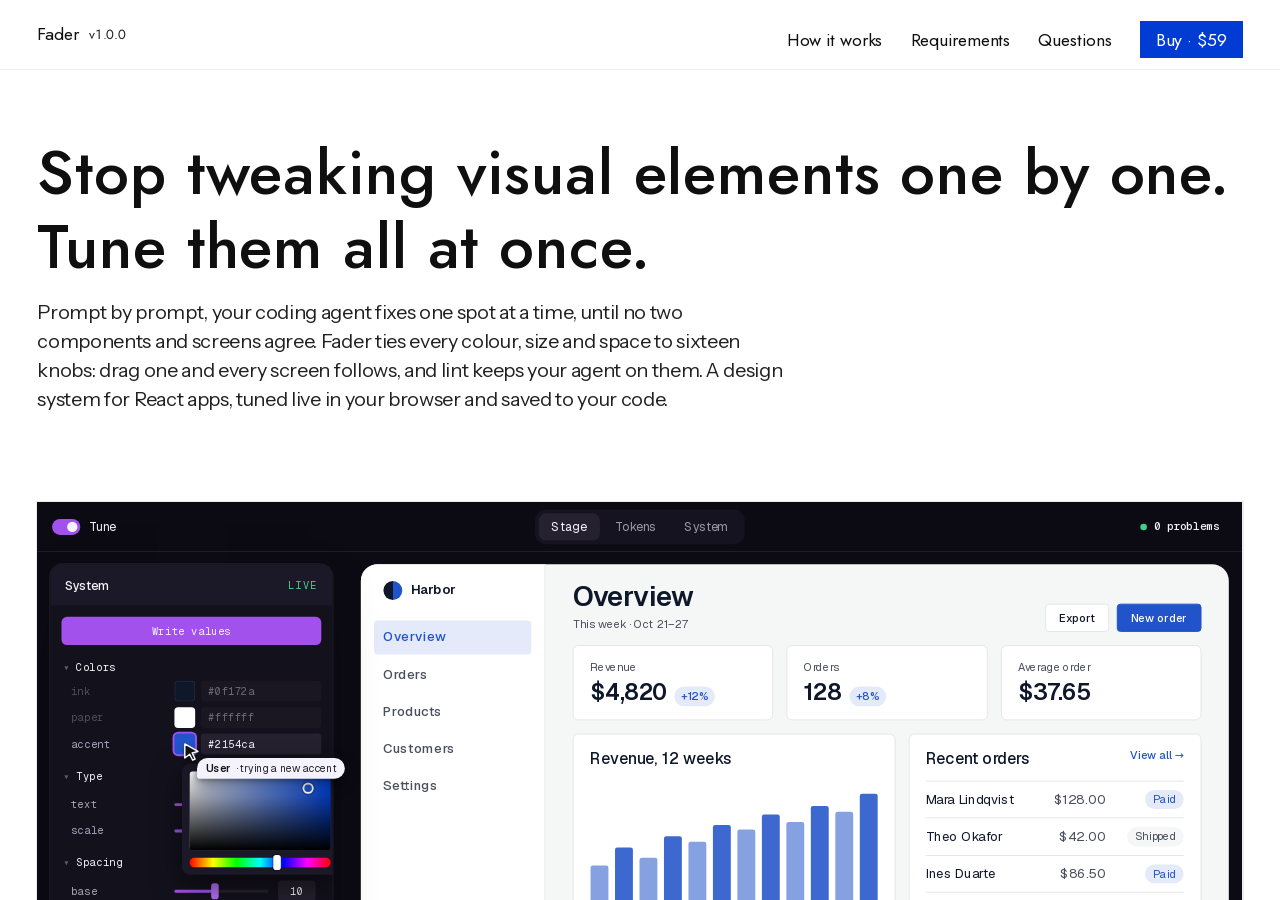
==== index.html @ b50e21bc "Site from f94ce3d" ====
<!doctype html><html lang="en"><head><!-- Built by tools/build_site.py from wireframe/index.html. Edit that, not this file. --><meta charset=utf8><meta name=viewport content="width=device-width,initial-scale=1,viewport-fit=cover"><title>Fader · a design system you tune by hand</title><meta name="description" content="Stop tweaking screens one by one. Fader ties every colour, size and space in your React app to sixteen knobs your coding agent keeps to."><link rel="canonical" href="https://fader.tommydelarosbil.com/"><meta property="og:type" content="website"><meta property="og:url" content="https://fader.tommydelarosbil.com/"><meta property="og:title" content="Fader · a design system you tune by hand"><meta property="og:description" content="Stop tweaking screens one by one. Fader ties every colour, size and space in your React app to sixteen knobs your coding agent keeps to."><meta property="og:image" content="https://fader.tommydelarosbil.com/img/share.png"><meta property="og:image:width" content="1200"><meta property="og:image:height" content="630"><meta name="twitter:card" content="summary_large_image"><script type="application/ld+json">{"@context": "https://schema.org", "@type": "SoftwareApplication", "name": "Fader", "url": "https://fader.tommydelarosbil.com/", "description": "Stop tweaking screens one by one. Fader ties every colour, size and space in your React app to sixteen knobs your coding agent keeps to.", "applicationCategory": "DeveloperApplication", "operatingSystem": "macOS", "softwareVersion": "1.0.0", "image": "https://fader.tommydelarosbil.com/img/share.png", "offers": {"@type": "Offer", "price": "59", "priceCurrency": "USD", "url": "https://fader.tommydelarosbil.com/#price"}, "publisher": {"@type": "Organization", "name": "April Eighteen", "legalName": "Nastya Tommy Inc."}}</script><base href="/"><link rel=icon type="image/png" href="img/favicon.png"><link rel="apple-touch-icon" href="img/apple-touch-icon.png"><link rel="stylesheet" href="demo/step-window.css"><link rel="stylesheet" href="demo/scenes.css"><script src="demo/step-window.js"></script><script src="demo/scenes.js"></script><link rel=apple-touch-icon href="img/apple-touch-icon.png"><style>:root{color-scheme:light;box-sizing:border-box;padding-top:env(safe-area-inset-top,0px);padding-bottom:env(safe-area-inset-bottom,0px)}html{scroll-padding-top:env(safe-area-inset-top,0px)}body{margin:0;padding:0;font:14px -apple-system,BlinkMacSystemFont,sans-serif;background:#fff;color:#000}img{max-width:100%}[hidden]:not([hidden=until-found i]){display:none!important}.micro{margin:4px 0 0;font-size:13px;line-height:1.4;color:var(--mute);max-width:62ch;flex-basis:100%}

.cap h3{margin:0;font-size:19px;font-weight:500;line-height:1.22;letter-spacing:-.01em;text-wrap:balance}
.cap .tx{font-size:15px;line-height:1.5}
.cap .tx p{margin:0 0 .65em}.cap .tx p:last-child{margin-bottom:0}
.cap.play .tx{display:grid;gap:4px;justify-items:start}.cap.play b{font-weight:500}.cap.play .mute{color:var(--mute)}
.cap .tx ul{margin:0 0 .65em;padding-left:18px}.cap .tx li{margin-bottom:.3em}
.beats.long{gap:56px}
.beat.lg,.beat.txt{grid-template-columns:minmax(0,1fr)!important;align-items:start}
.beat.lg .cap,.beat.txt .cap{max-width:64ch;order:0!important}
.beat.lg .tx{font-size:16px}
.beat.txt .cap{border-left:2px solid var(--ink);padding-left:16px}
</style></head><body>
<!-- First paint (2026-10-19): the site's own faces are served with it and declared here, nothing blocks rendering;
     the two faces above the fold and the NexGen phone's engine and poster start loading with the page. -->
<link rel="preload" href="fonts/gf-jost-normal-100-900-latin.woff2" as="font" type="font/woff2" crossorigin>
<link rel="preload" href="fonts/gf-instrument-sans-normal-400-700-latin.woff2" as="font" type="font/woff2" crossorigin>
<style id="site-fonts">
/* site fonts, self-hosted (2026-10-19): latin + latin-ext from Google Fonts, served with the site */
/* latin-ext */ @font-face {
  font-family: 'Geist';
  font-style: normal;
  font-weight: 100 900;
  font-display: swap;
  src: url(fonts/gf-geist-normal-100-900-latin-ext.woff2) format('woff2');
  unicode-range: U+0100-02BA, U+02BD-02C5, U+02C7-02CC, U+02CE-02D7, U+02DD-02FF, U+0304, U+0308, U+0329, U+1D00-1DBF, U+1E00-1E9F, U+1EF2-1EFF, U+2020, U+20A0-20AB, U+20AD-20C4, U+2113, U+2C60-2C7F, U+A720-A7FF;
}
/* latin */ @font-face {
  font-family: 'Geist';
  font-style: normal;
  font-weight: 100 900;
  font-display: swap;
  src: url(fonts/gf-geist-normal-100-900-latin.woff2) format('woff2');
  unicode-range: U+0000-00FF, U+0131, U+0152-0153, U+02BB-02BC, U+02C6, U+02DA, U+02DC, U+0304, U+0308, U+0329, U+2000-206F, U+20AC, U+2122, U+2191, U+2193, U+2212, U+2215, U+FEFF, U+FFFD;
}
/* latin-ext */ @font-face {
  font-family: 'Instrument Sans';
  font-style: italic;
  font-weight: 400 700;
  font-stretch: 100%;
  font-display: swap;
  src: url(fonts/gf-instrument-sans-italic-400-700-latin-ext.woff2) format('woff2');
  unicode-range: U+0100-02BA, U+02BD-02C5, U+02C7-02CC, U+02CE-02D7, U+02DD-02FF, U+0304, U+0308, U+0329, U+1D00-1DBF, U+1E00-1E9F, U+1EF2-1EFF, U+2020, U+20A0-20AB, U+20AD-20C4, U+2113, U+2C60-2C7F, U+A720-A7FF;
}
/* latin */ @font-face {
  font-family: 'Instrument Sans';
  font-style: italic;
  font-weight: 400 700;
  font-stretch: 100%;
  font-display: swap;
  src: url(fonts/gf-instrument-sans-italic-400-700-latin.woff2) format('woff2');
  unicode-range: U+0000-00FF, U+0131, U+0152-0153, U+02BB-02BC, U+02C6, U+02DA, U+02DC, U+0304, U+0308, U+0329, U+2000-206F, U+20AC, U+2122, U+2191, U+2193, U+2212, U+2215, U+FEFF, U+FFFD;
}
/* latin-ext */ @font-face {
  font-family: 'Instrument Sans';
  font-style: normal;
  font-weight: 400 700;
  font-stretch: 100%;
  font-display: swap;
  src: url(fonts/gf-instrument-sans-normal-400-700-latin-ext.woff2) format('woff2');
  unicode-range: U+0100-02BA, U+02BD-02C5, U+02C7-02CC, U+02CE-02D7, U+02DD-02FF, U+0304, U+0308, U+0329, U+1D00-1DBF, U+1E00-1E9F, U+1EF2-1EFF, U+2020, U+20A0-20AB, U+20AD-20C4, U+2113, U+2C60-2C7F, U+A720-A7FF;
}
/* latin */ @font-face {
  font-family: 'Instrument Sans';
  font-style: normal;
  font-weight: 400 700;
  font-stretch: 100%;
  font-display: swap;
  src: url(fonts/gf-instrument-sans-normal-400-700-latin.woff2) format('woff2');
  unicode-range: U+0000-00FF, U+0131, U+0152-0153, U+02BB-02BC, U+02C6, U+02DA, U+02DC, U+0304, U+0308, U+0329, U+2000-206F, U+20AC, U+2122, U+2191, U+2193, U+2212, U+2215, U+FEFF, U+FFFD;
}
/* latin-ext */ @font-face {
  font-family: 'Jost';
  font-style: italic;
  font-weight: 100 900;
  font-display: swap;
  src: url(fonts/gf-jost-italic-100-900-latin-ext.woff2) format('woff2');
  unicode-range: U+0100-02BA, U+02BD-02C5, U+02C7-02CC, U+02CE-02D7, U+02DD-02FF, U+0304, U+0308, U+0329, U+1D00-1DBF, U+1E00-1E9F, U+1EF2-1EFF, U+2020, U+20A0-20AB, U+20AD-20C4, U+2113, U+2C60-2C7F, U+A720-A7FF;
}
/* latin */ @font-face {
  font-family: 'Jost';
  font-style: italic;
  font-weight: 100 900;
  font-display: swap;
  src: url(fonts/gf-jost-italic-100-900-latin.woff2) format('woff2');
  unicode-range: U+0000-00FF, U+0131, U+0152-0153, U+02BB-02BC, U+02C6, U+02DA, U+02DC, U+0304, U+0308, U+0329, U+2000-206F, U+20AC, U+2122, U+2191, U+2193, U+2212, U+2215, U+FEFF, U+FFFD;
}
/* latin-ext */ @font-face {
  font-family: 'Jost';
  font-style: normal;
  font-weight: 100 900;
  font-display: swap;
  src: url(fonts/gf-jost-normal-100-900-latin-ext.woff2) format('woff2');
  unicode-range: U+0100-02BA, U+02BD-02C5, U+02C7-02CC, U+02CE-02D7, U+02DD-02FF, U+0304, U+0308, U+0329, U+1D00-1DBF, U+1E00-1E9F, U+1EF2-1EFF, U+2020, U+20A0-20AB, U+20AD-20C4, U+2113, U+2C60-2C7F, U+A720-A7FF;
}
/* latin */ @font-face {
  font-family: 'Jost';
  font-style: normal;
  font-weight: 100 900;
  font-display: swap;
  src: url(fonts/gf-jost-normal-100-900-latin.woff2) format('woff2');
  unicode-range: U+0000-00FF, U+0131, U+0152-0153, U+02BB-02BC, U+02C6, U+02DA, U+02DC, U+0304, U+0308, U+0329, U+2000-206F, U+20AC, U+2122, U+2191, U+2193, U+2212, U+2215, U+FEFF, U+FFFD;
}
</style>
<style>
/* Layout: a tool bar over a "device frame" that scrolls on its own, so craft coverage can be measured per screen. Greyscale wireframe, blueprint-blue notes. */
:root{
  --paper:#F1F1EE; --chrome:#E4E4E0; --ink:#18191B; --mute:#686B70; --line:#C6C7C4;
  --fill:#DADBD7; --hatch:#C9CAC6; --note:#2448E8; --note-ink:#FFFFFF; --ok:#17804A; --warn:#A8660A; --shade:rgba(10,10,12,.55);
  --sans:"Instrument Sans", ui-sans-serif, system-ui, -apple-system, "Segoe UI", sans-serif;
  --mono:"IBM Plex Mono", ui-monospace, SFMono-Regular, Menlo, monospace;
  --gut:16px;
}
@media (prefers-color-scheme: dark){ :root:not([data-theme="light"]){
  --paper:#161718; --chrome:#0E0F10; --ink:#ECECE8; --mute:#9A9DA2; --line:#3A3C3F;
  --fill:#26282A; --hatch:#323437; --note:#7D95FF; --note-ink:#0B0C10; --ok:#4CC383; --warn:#E1A43F; --shade:rgba(0,0,0,.7); color-scheme:dark }}
:root[data-theme="dark"]{
  --paper:#161718; --chrome:#0E0F10; --ink:#ECECE8; --mute:#9A9DA2; --line:#3A3C3F;
  --fill:#26282A; --hatch:#323437; --note:#7D95FF; --note-ink:#0B0C10; --ok:#4CC383; --warn:#E1A43F; --shade:rgba(0,0,0,.7); color-scheme:dark }
html,body{height:100%}
body{background:var(--chrome);color:var(--ink);font-family:var(--sans);font-size:15px;line-height:1.45;display:flex;flex-direction:column;overflow:hidden}
button{font:inherit;color:inherit}
:focus-visible{outline:2px solid var(--note);outline-offset:2px}

/* ---------- tool bar (not part of the site) ---------- */
.bar{display:flex;flex-wrap:wrap;align-items:center;gap:8px 14px;padding:8px var(--gut);font-family:var(--mono);font-size:12px;border-bottom:1px solid var(--line)}
.bar .id{font-weight:500;margin-right:auto;white-space:nowrap}
.bar .id span{color:var(--mute);font-weight:400}
.seg{display:inline-flex;border:1px solid var(--line);border-radius:6px;overflow:hidden}
.seg button{background:none;border:0;padding:5px 10px;cursor:pointer;color:var(--mute)}
.seg button[aria-pressed="true"]{background:var(--ink);color:var(--paper)}
.meter{display:inline-flex;align-items:center;gap:8px;white-space:nowrap}
.meter .track{width:90px;height:6px;border-radius:3px;background:var(--fill);position:relative;overflow:hidden}
.meter .band{position:absolute;left:65%;width:15%;top:0;bottom:0;background:var(--hatch)}
.meter .fillb{position:absolute;left:0;top:0;bottom:0;background:var(--warn);transition:width .2s}
.meter.good .fillb{background:var(--ok)}
.meter b{font-weight:500;min-width:3.2em;font-variant-numeric:tabular-nums}
.meter.good b{color:var(--ok)} .meter b{color:var(--warn)}

/* ---------- stage + device frame ---------- */
.stage{flex:1;min-height:0;display:flex;justify-content:center;align-items:stretch;padding:12px;}
.fw{position:relative;width:100%;max-width:1440px;background:var(--paper);border:1px solid var(--line);border-radius:8px;overflow:hidden;display:flex}
body.m .stage{padding-block:16px}
body.m .fw{width:390px;max-height:844px;border-radius:30px;border-width:6px;border-color:var(--ink)}
.frame{flex:1;overflow-y:auto;overflow-x:hidden;container-type:inline-size;container-name:site;scroll-behavior:smooth}
@media (max-width:520px){ .stage{padding:0} .fw,body.m .fw{border-radius:0;border-width:0;max-height:none;width:100%} .devseg{display:none} }

/* ---------- the site (inside the frame) ---------- */
.site{padding-inline:var(--gut);padding-block:0 40px;max-width:1360px;margin-inline:auto}
@container site (min-width:760px){ .site{--gut:32px} }
.hdr{display:flex;align-items:center;gap:16px;height:48px;position:sticky;top:0;background:var(--paper);z-index:5}
.mark{display:inline-grid;place-items:center;width:26px;height:26px;border:1.5px solid var(--ink);font:600 11px var(--mono);letter-spacing:.02em}
.hdr .name{font-weight:600;text-decoration:none;color:inherit;display:flex;gap:10px;align-items:center;margin-right:auto}
/* The version beside the name: the one Fader ships as, quieter than the name. */
.hdr .name .ver{font-size:.75em;color:var(--mute);font-variant-numeric:tabular-nums}
.hdr nav{display:flex;gap:18px}
.hdr nav a{color:var(--mute);text-decoration:none}
.hdr nav a[aria-current="page"]{color:var(--ink);text-decoration:underline;text-underline-offset:4px}

.mono{font-family:var(--mono);font-size:12px;letter-spacing:.01em}
.mute{color:var(--mute)}
.chip{display:inline-block;font:500 11px var(--mono);border:1px solid var(--line);border-radius:4px;padding:1px 6px;color:var(--mute);white-space:nowrap}
.chip.ev{border-style:dashed}
.chip.lock{border-color:var(--ink);color:var(--ink)}

/* visuals */
.vis{position:relative;margin:0;background:var(--fill);border-radius:6px;overflow:hidden}
.vis img,.vis video{display:block;width:100%;height:100%;object-fit:cover}
.vis.contain :is(img,video){object-fit:contain;background:var(--fill)}
.frame:not(.colour) .vis img,.frame:not(.colour) .vis video{filter:grayscale(1) contrast(.95)}
.vis figcaption{position:absolute;left:8px;bottom:8px;font:500 11px var(--mono);background:var(--paper);padding:2px 6px;border-radius:3px}
.ph{background:repeating-linear-gradient(135deg,var(--fill) 0 10px,var(--hatch) 10px 11px);display:flex;flex-direction:column;justify-content:flex-end;padding:14px;gap:4px;border:1px dashed var(--mute)}
.ph .k{font:500 11px var(--mono);text-transform:uppercase;letter-spacing:.06em;color:var(--mute)}
.ph .w{font-weight:500;max-width:46ch;text-wrap:pretty}
.ph .s{font:11px var(--mono);color:var(--mute)}
.phones{display:flex;gap:4%;justify-content:center;align-items:center;padding:6% 4%;background:var(--fill)}
.phone{flex:0 1 28%;aspect-ratio:9/19.5;border:5px solid var(--ink);border-radius:22px;overflow:hidden;background:var(--paper)}
.phone img{width:100%;height:100%;object-fit:cover;object-position:top}
.pair{display:grid;grid-template-columns:1fr 1fr;gap:8px;background:transparent}
.pair>.vis{aspect-ratio:auto}
.pair .lbl{position:absolute;top:8px;left:8px;font:500 11px var(--mono);background:var(--ink);color:var(--paper);padding:2px 6px;border-radius:3px}
.locked{display:grid;place-items:center;text-align:center}
.locked::before{content:"";position:absolute;inset:0;background:repeating-linear-gradient(90deg,var(--fill) 0 18px,var(--hatch) 18px 30px);filter:blur(6px);opacity:.9}
.locked .lk{position:relative;display:grid;gap:6px;justify-items:center;font:500 12px var(--mono)}
.locked .pad{width:30px;height:24px;border:2px solid var(--ink);border-radius:4px;position:relative;margin-top:12px}
.locked .pad::before{content:"";position:absolute;left:5px;right:5px;top:-14px;height:14px;border:2px solid var(--ink);border-bottom:0;border-radius:10px 10px 0 0}

/* notes layer (wireframe annotations) */
.anchor{position:relative}
.note{position:absolute;z-index:4;top:8px;right:8px;max-width:270px;background:var(--note);color:var(--note-ink);font:12px/1.35 var(--mono);padding:6px 8px;border-radius:4px;box-shadow:0 2px 0 rgba(0,0,0,.12)}
.note.l{right:auto;left:8px}
@container site (max-width:759px){ .note{max-width:200px;font-size:11px} }
@container site (min-width:760px){ .hdr{height:56px} .intro{padding-block:28px 22px} }
.note.b{top:auto;bottom:8px}
.frame:not(.notes) .note{display:none}
.note b{font-weight:500}

/* home */
.intro{padding-block:14px 14px;display:grid;gap:6px}
.intro h1{font-size:clamp(24px,5.4cqi,46px);line-height:1.04;letter-spacing:-.02em;font-weight:500;margin:0;text-wrap:balance;max-width:20ch}
.intro p{margin:0;color:var(--mute)}
.feat{display:grid;gap:10px;margin-bottom:28px}
.feat .vis{aspect-ratio:9/13}
@container site (min-width:760px){ .feat .vis{aspect-ratio:16/8} }
.row-meta{display:flex;flex-wrap:wrap;gap:6px 10px;align-items:baseline}
.row-meta h2,.row-meta h3{margin:0;font-weight:500;letter-spacing:-.01em}
.row-meta h2{font-size:22px}
.list-h{display:flex;justify-content:space-between;align-items:baseline;border-top:1px solid var(--ink);padding-top:8px;margin-bottom:12px}
.rows{display:grid;gap:28px}
.row{display:grid;gap:10px;text-decoration:none;color:inherit}
.row .vis{aspect-ratio:4/3;transition:transform .35s cubic-bezier(.2,.7,.2,1)}
.row:hover .vis{transform:scale(.99)}
.row .t{font-size:19px;font-weight:500;letter-spacing:-.01em;line-height:1.2;text-wrap:balance}
.row .m{display:flex;flex-wrap:wrap;gap:6px;align-items:center}
@container site (min-width:760px){
  .row{grid-template-columns:minmax(0,7fr) minmax(0,3fr);gap:24px;align-items:end}
  .row .vis{aspect-ratio:16/9}
  .row .t{font-size:22px}
}
.wl{font:12px var(--mono);color:var(--mute);border-left:2px solid var(--ink);padding:4px 10px;margin-top:-8px}

/* case page */
.back{display:inline-block;margin-block:12px 8px;color:var(--mute);text-decoration:none;font:12px var(--mono)}
.chead{display:grid;gap:8px;padding-block:4px 14px}
.chead h1{margin:0;font-size:clamp(26px,5cqi,44px);line-height:1.05;letter-spacing:-.02em;font-weight:500;text-wrap:balance;max-width:22ch}
.ctx{display:flex;flex-wrap:wrap;gap:6px 10px;align-items:center}
.modes{display:inline-flex;margin-left:auto}
.hero{aspect-ratio:4/5;margin-bottom:28px}
@container site (min-width:760px){ .hero{aspect-ratio:16/9} }
.beats{display:grid;gap:36px}
.beat{display:grid;gap:10px}
.beat .vis{aspect-ratio:4/5}
.beat .vis.wide{aspect-ratio:4/3}
.vis.case-named{overflow:visible;margin-bottom:22px}
/* image names are real text (2026-10-18), so Tommy can select one to say which image to change */
.vis.case-named>img{border-radius:inherit}
.vis.case-phone-collection{overflow:visible;margin-bottom:22px}
.case-phones{display:flex;gap:4%;justify-content:center;align-items:flex-start;padding:6% 4%;background:var(--fill)}
.case-phone{display:grid;justify-items:center;gap:6px;flex:0 1 28%;min-width:0}
.case-phone .phone{width:100%;flex:none}
.case-phone{position:relative;margin-bottom:22px}
@container site (min-width:760px){
  .beat{grid-template-columns:minmax(0,3fr) minmax(0,1fr);gap:24px;align-items:end}
  .beat .vis,.beat .vis.wide{aspect-ratio:16/10}
  .beat.flip{grid-template-columns:minmax(0,1fr) minmax(0,3fr)}
  .beat.flip .cap{order:-1}
}
.cap{display:grid;gap:8px;align-content:end}
.cap .n{font:12px var(--mono);color:var(--mute)}
.cap p{margin:0;font-size:16px;line-height:1.4;text-wrap:pretty}
.cap .long{font-size:14px;color:var(--mute);border-top:1px solid var(--line);padding-top:8px}
.more{justify-self:start;background:none;border:1px solid var(--ink);border-radius:999px;padding:3px 12px;cursor:pointer;font:500 12px var(--mono)}
.more:hover{background:var(--ink);color:var(--paper)}
.result{margin-top:44px;border-top:1px solid var(--ink);padding-top:12px;display:grid;gap:18px}
.nums{display:grid;grid-template-columns:repeat(auto-fit,minmax(140px,1fr));gap:18px}
.num b{display:block;font-size:clamp(30px,6cqi,52px);font-weight:500;letter-spacing:-.03em;line-height:1;font-variant-numeric:tabular-nums}
.num span{display:block;color:var(--mute);margin-block:4px 6px}
.fine{display:grid;gap:14px}
@container site (min-width:760px){ .fine{grid-template-columns:1fr 1fr 1fr} }
.fine h4{margin:0 0 4px;font:500 12px var(--mono);text-transform:uppercase;letter-spacing:.06em;color:var(--mute)}
.fine p{margin:0}
.next{margin-top:44px;display:grid;gap:10px;text-decoration:none;color:inherit;border-top:1px solid var(--line);padding-top:12px}
.next .vis{aspect-ratio:21/9}

/* gate */
.gate{display:grid;gap:18px;padding-block:8px 20px}
.gate .vis{aspect-ratio:4/5}
@container site (min-width:760px){ .gate{grid-template-columns:minmax(0,2fr) minmax(0,1fr);align-items:end} .gate .vis{aspect-ratio:16/10} }
.gate form{display:grid;gap:8px}
.gate input{font:inherit;padding:10px 12px;border:1px solid var(--ink);border-radius:6px;background:var(--paper);color:var(--ink)}
.gate button{background:var(--ink);color:var(--paper);border:0;border-radius:6px;padding:10px 12px;cursor:pointer;font-weight:500}
.disclose{font:12px/1.5 var(--mono);color:var(--mute);border-left:2px solid var(--ink);padding:2px 10px}

/* modal (Long detail of one beat) */
.scrim{position:absolute;inset:0;background:var(--shade);display:grid;place-items:center;padding:16px;z-index:20;opacity:0;pointer-events:none;transition:opacity .2s}
.scrim.open{opacity:1;pointer-events:auto}
.dlg{background:var(--paper);border-radius:10px;max-width:640px;width:100%;max-height:85%;overflow:auto;padding:18px;display:grid;gap:12px;transform:translateY(8px) scale(.98);transition:transform .25s cubic-bezier(.2,.7,.2,1)}
.scrim.open .dlg{transform:none}
.dlg .vis{aspect-ratio:16/10}
.dx{display:grid;gap:8px}
.fw{container-type:inline-size;container-name:fw}
@container fw (min-width:600px){ .dx:has(> :nth-child(2)){grid-template-columns:1fr 1fr} .dx:has(> :nth-child(2)) .vis{aspect-ratio:4/3} }
.extra{display:grid;gap:8px;grid-column:1/-1}
@container site (min-width:760px){ .extra{grid-template-columns:repeat(auto-fill,minmax(300px,1fr))} }
.extra .vis{aspect-ratio:16/10!important}
.dlg header{display:flex;justify-content:space-between;gap:12px;align-items:start}
.dlg h3{margin:0;font-weight:500;font-size:18px}
.dlg p{margin:0}
.x{background:none;border:1px solid var(--line);border-radius:6px;padding:2px 8px;cursor:pointer;font:12px var(--mono)}

/* writing */
.wlist{display:grid;border-top:1px solid var(--ink);margin-top:24px}
.post{display:grid;gap:4px;padding-block:14px;border-bottom:1px solid var(--line);text-decoration:none;color:inherit}
@container site (min-width:760px){ .post{grid-template-columns:120px 1fr auto;gap:20px;align-items:baseline} }
.post .t{font-size:18px;font-weight:500}

/* about */
.about{display:grid;gap:28px;padding-top:20px}
/* the photo sits one gutter below the site bar and one gutter from its text, the gutter it already has on the left (2026-10-20) */
.about-top{display:grid;gap:var(--site-pad,16px)}
@container site (min-width:760px){ .about-top{grid-template-columns:min(400px,calc((100% - var(--site-pad,16px)) / 3)) minmax(0,1fr);align-items:end} }
.about-top .vis{aspect-ratio:1/1;width:100%}
.bio{display:grid;gap:10px;font-size:17px;line-height:1.45;max-width:58ch}
.bio p{margin:0}
.princ{display:grid;gap:0;border-top:1px solid var(--ink)}
.princ li{list-style:none;padding:10px 0;border-bottom:1px solid var(--line);font-size:17px}
.princ{padding:0;margin:0}
/* one centre (6.5px from the left) for the line (1px), the fill (3px) and the dots (13px): odd widths, so all three share a pixel column */
.tl{position:relative;padding-left:22px;display:grid;gap:0}
.tl::before{content:"";position:absolute;left:6px;top:0;bottom:0;width:1px;background:var(--line)}
.tl .prog{position:absolute;left:5px;top:0;width:3px;background:var(--ink);height:0;transition:height .15s linear}
.tl .r{position:relative;display:grid;gap:2px;padding:12px 0;border-bottom:1px solid var(--line);cursor:default}
@container site (min-width:760px){ .tl .r{grid-template-columns:90px minmax(0,.8fr) minmax(0,2fr);gap:20px;align-items:baseline} }
.tl .r::before{content:"";position:absolute;left:-22px;top:17.5px;box-sizing:border-box;width:13px;height:13px;border-radius:50%;background:var(--paper);border:1.5px solid var(--mute);transition:background .3s,transform .3s}
.tl .r.on::before{background:var(--ink);border-color:var(--ink);transform:scale(1.2)}
.tl .r .co{font-weight:600;font-size:17px}
.tl .r .hl{color:var(--mute);transition:color .3s;list-style:none;margin:0;padding:0;display:grid;gap:5px}
.tl .r .hl li{position:relative;padding-left:14px;line-height:1.4}
.tl .r .hl li::before{content:"–";position:absolute;left:0;color:var(--line)}
.tl .r .hl b{font-weight:600;color:var(--ink)}
.tl .r .hl .lab{font:11px var(--mono);color:var(--mute)}
.tl .r:hover .hl,.tl .r.on .hl{color:var(--ink)}
.cta{display:flex;flex-wrap:wrap;gap:10px}
.btn{display:inline-flex;gap:8px;align-items:center;border:1px solid var(--ink);border-radius:6px;padding:8px 12px;text-decoration:none;color:inherit;background:none;cursor:pointer;font-weight:500}

/* footer */
.foot{margin-top:56px;border-top:1px solid var(--ink);padding-top:12px;display:flex;flex-wrap:wrap;gap:12px 22px;align-items:center}
.foot .email{user-select:all;font-weight:500}
.copy{background:none;border:1px solid var(--line);border-radius:4px;padding:2px 8px;cursor:pointer;font:12px var(--mono)}

/* hooks the style layers use; the wireframe looks the same with them */
.row-meta.stack{display:grid;gap:8px}
.row-meta .m{display:flex;flex-wrap:wrap;gap:6px;align-items:center}
.foot .cr{margin-left:auto}
.next .nt{font-size:20px;font-weight:500}
.bio .lede{font-size:clamp(22px,4cqi,32px);line-height:1.15;letter-spacing:-.01em}
.styleseg button{white-space:nowrap}
@media (prefers-reduced-motion:reduce){ *{transition:none!important;scroll-behavior:auto!important} }

/* ---------- NexGen cover stage (nx-stage.js): the landing's first piece of work ----------
   The product's own world (ink, paper, signal) inside the style's frame: each layer keeps its radius,
   proportions and bleed; the stage keeps NexGen's colours, like a screenshot would. */
.nxs{--nxs-bg:#0C0B0A;--nxs-paper:#EEEAE1;--nxs-signal:#FF4F1F;--nxs-hair:rgba(238,234,225,.14);background:var(--nxs-bg);isolation:isolate}
.nxs-world{position:absolute;inset:0;overflow:hidden;background:var(--nxs-bg);color:var(--nxs-paper);-webkit-tap-highlight-color:transparent}
.frame:not(.colour) .nxs-world{filter:grayscale(1)}
.nxs-field{position:absolute;inset:0;width:100%;height:100%;image-rendering:pixelated;opacity:0;transition:opacity 1.4s ease}
.nxs-world.in .nxs-field{opacity:var(--fade,1)}
.nxs-light{position:absolute;inset:0;pointer-events:none;background:radial-gradient(30% 44% at var(--pcx,50%) var(--pcy,50%),rgba(255,79,31,.14),transparent 72%),radial-gradient(120% 95% at 50% 50%,transparent 52%,rgba(0,0,0,.62) 100%)}
.nxs-mark{position:absolute;inset:0;display:grid;grid-template-columns:1fr var(--gap,30%) 1fr;align-items:center;padding-inline:var(--gutter,24px);font:500 var(--size,12vw)/.82 "Space Grotesk","Helvetica Neue",Arial,sans-serif;letter-spacing:-.065em;color:var(--nxs-paper);pointer-events:none;user-select:none;opacity:var(--fade,1)}
.nxs-mark .w{display:block;white-space:nowrap;text-shadow:var(--edge,-.02em) .004em 0 rgba(255,79,31,.9)}
.nxs-mark .nex{justify-self:end;padding-right:.04em;clip-path:inset(-10% -10% -10% calc(var(--clip,100%) * 1.2 - 10%))}
.nxs-mark .gen{grid-column:3;justify-self:start;clip-path:inset(-10% calc(var(--clip,100%) * 1.2 - 10%) -10% -10%)}
.nxs-mark .in{display:block;will-change:transform}
.nxs-mark .nex .in{transform:translateX(var(--nx,0))}
.nxs-mark .gen .in{transform:translateX(var(--gx,0))}
.nxs-world.no-words .nxs-mark{display:none}
.nxs-gl{position:absolute;inset:0;width:100%;height:100%;touch-action:pan-y;cursor:pointer;outline:none}
.nxs-world.on-phone .nxs-gl{cursor:grab}
:is(.row,.feat,.next)>figure.vis:not(.stg):not(.nxs){cursor:pointer}
:is(.row .t,.feat .row-meta h2){cursor:pointer}
.acc{color:var(--accent,#003CD4)}   /* ==text== in the vault notes */
/* the password gate: question, field and button together in the block, white on the brand colour */
.gate.anchor{grid-template-columns:minmax(0,1fr)!important}
.gate-block .lk{gap:14px!important}
.gate-block .lk>[data-edit]{margin-bottom:10px}
.gate-block input,.gate-block button{box-sizing:border-box;width:min(250px,100%);margin:0;font:400 15px/1.2 var(--sans)!important;border-radius:var(--radius,0)!important}
.gate-block input{padding:12px 14px;background:transparent!important;color:#fff!important;border:1px solid rgba(255,255,255,.7)!important}
.gate-block input::placeholder{color:rgba(255,255,255,.72)}
.gate-block input:focus{outline:none;border-color:#fff!important;box-shadow:0 0 0 1px #fff}
.gate-block button{padding:12px 14px;border:0!important;background:#fff!important;color:var(--deep,#003CD4)!important;font-weight:500!important;cursor:pointer}
.gate-block,.gate-block .lk,.gate-block .mute{color:#fff!important}
@container site (max-width:759px){ .fw #site[data-case]:not([data-case=""]) .gate>.vis.gate-block{aspect-ratio:auto!important;min-height:min(440px,calc(var(--vh,100vh) - 88px))} }
/* a wrong password: one short shake and a pale red line that stays readable on the blue (5.6:1) */
.gate-err{margin:2px 0 0;min-height:1.4em;font:400 14px/1.4 var(--sans)!important;color:#FFC9C9!important;visibility:hidden}
.gate-block.bad .gate-err,.gate-block.bad input{border-color:#FFC9C9!important;box-shadow:0 0 0 1px #FFC9C9}
.gate-block.shake .lk{animation:gate-shake .42s cubic-bezier(.36,.07,.19,.97)}
@keyframes gate-shake{15%{transform:translateX(-9px)}30%{transform:translateX(8px)}45%{transform:translateX(-6px)}60%{transform:translateX(4px)}75%{transform:translateX(-2px)}100%{transform:none}}
@media (prefers-reduced-motion:reduce){.gate-block.shake .lk{animation:none}}
.gate-after{display:grid;gap:10px;max-width:44rem}
.gate-after .disclose{margin:0}
.nxs,.nxs *{-webkit-user-drag:none;-webkit-user-select:none;user-select:none}
.nxs-world.grabbing .nxs-gl{cursor:grabbing}
.nxs .nxs-film{position:absolute;width:2px;height:2px;left:0;bottom:0;opacity:.01;pointer-events:none;filter:none}
.nxs .nxs-world.flat .nxs-film{width:auto;height:86%;aspect-ratio:600/1298;left:50%;top:50%;bottom:auto;transform:translate(-50%,-50%) rotate(-2deg);opacity:1;object-fit:cover;border-radius:clamp(18px,4.5cqi,44px);border:clamp(5px,.8cqi,9px) solid #23221F;box-shadow:0 30px 80px rgba(0,0,0,.6),-18px 0 50px -20px rgba(255,90,36,.35)}
.nxs-world.flat .nxs-gl{display:none}
.nxs-grain{position:absolute;inset:0;pointer-events:none;opacity:.09;mix-blend-mode:overlay;background-image:url("data:image/svg+xml,%3Csvg xmlns='http://www.w3.org/2000/svg' width='160' height='160'%3E%3Cfilter id='n'%3E%3CfeTurbulence type='fractalNoise' baseFrequency='.9' numOctaves='2' stitchTiles='stitch'/%3E%3CfeColorMatrix values='0 0 0 0 1 0 0 0 0 1 0 0 0 0 1 0 0 0 .9 0'/%3E%3C/filter%3E%3Crect width='160' height='160' filter='url(%23n)'/%3E%3C/svg%3E")}
.feat:focus-visible{outline:none}
.feat:focus-visible .nxs{outline:2px solid var(--nxs-signal);outline-offset:3px}
</style>
<style id="style-layers">
/* ================= STYLE LAYERS (study, AI proposal: awaiting review) =================
   Each layer translates one reference site onto this IA. Captures and measured tokens: research/style-references.
   Kept from the IA: page order, craft-first rows, Micro on the landing, evidence labels.
   Changed per layer: tokens, type, grid, rhythm, and one signature move.
   Fonts are free stand-ins for the commercial originals, loaded only when a layer is picked. */
.fw[data-style]{background:var(--paper);color:var(--ink);font-family:var(--sans);border-color:transparent}
.fw[data-style] .frame{background:var(--paper)}
body.m .fw[data-style]{border-color:#111}
.fw[data-style] .site{max-width:none;padding-bottom:0}
.fw[data-style] .note{font-family:"IBM Plex Mono",ui-monospace,monospace;background:#2448E8;color:#fff}
.fw[data-style] .vis.ph{background:var(--fill);border:1px dashed var(--line)}
.fw[data-style] .ph .k,.fw[data-style] .ph .s{color:var(--mute)}
.fw[data-style] .row-meta{flex-wrap:nowrap}
.fw[data-style] .micro{flex-basis:auto}
@media (prefers-reduced-motion:reduce){ .fw[data-style] *{animation:none!important} }

/* ---------- 1 · HANSON WU ----------
   A quiet serif monograph. The serif carries titles and prose; a grotesk only labels.
   64px margins, square media, captions under the work, 160px air between projects,
   header in difference blend over the work, a dark closing band. */
.fw[data-style=hanson]{
  --paper:#FFFFFF; --ink:#0F0F0F; --mute:#676769; --line:#E5E5E5; --fill:#F2F1EF; --hatch:#E6E5E2; --shade:rgba(15,15,15,.6);
  --deep:#1B1C1F; --deep-ink:#FFFFFF; --deep-line:#3C3D40; --deep-mute:#A3A3A6;
  --serif:"Newsreader","Iowan Old Style",Georgia,serif; --sans:"Geist","Helvetica Neue",Arial,sans-serif; --mono:var(--sans);
  --h-display:clamp(30px,4.17cqi,60px); --h-title:clamp(20px,1.95cqi,28px); --h-cta:clamp(30px,3.6cqi,52px);
  --t-label:clamp(15px,1.67cqi,24px); --t-body:clamp(17px,1.4cqi,20px);
}
.fw[data-style=hanson] .site{--gut:clamp(16px,4.45cqi,64px);font-family:var(--serif)}
.fw[data-style=hanson] .hdr{height:auto;padding-block:clamp(16px,3.9cqi,56px) clamp(8px,1.4cqi,20px);background:transparent;color:#fff;mix-blend-mode:difference;font:400 var(--t-label)/1.15 var(--sans)}
.fw[data-style=hanson] .hdr .mark{display:none}
.fw[data-style=hanson] .hdr .name{font-weight:400}
.fw[data-style=hanson] .hdr nav{gap:clamp(16px,2.2cqi,32px)}
.fw[data-style=hanson] .hdr nav a{color:inherit}
.fw[data-style=hanson] .hdr nav a[aria-current="page"]{text-decoration-thickness:1px;text-underline-offset:6px}
.fw[data-style=hanson] .intro{padding-block:clamp(40px,6cqi,88px) clamp(32px,4.4cqi,64px);gap:clamp(14px,1.4cqi,20px)}
.fw[data-style=hanson] .intro h1{font:400 var(--h-display)/1.2 var(--serif);letter-spacing:-.005em;max-width:none}
.fw[data-style=hanson] .intro p{font:400 var(--t-label)/1.15 var(--sans);color:var(--mute)}
.fw[data-style=hanson] .vis{border-radius:0}
.fw[data-style=hanson] .feat{gap:clamp(14px,1.7cqi,24px);margin-bottom:0}
.fw[data-style=hanson] .feat .vis{aspect-ratio:4/5}
.fw[data-style=hanson] .row-meta{display:flex;flex-direction:column;align-items:flex-start;gap:clamp(4px,.55cqi,8px)}
.fw[data-style=hanson] .row-meta>.mute{order:-1;font:400 var(--t-label)/1.15 var(--sans);color:var(--mute)}
.fw[data-style=hanson] .row-meta h2,.fw[data-style=hanson] .row .t{font:400 var(--h-title)/1.5 var(--serif);letter-spacing:0}
.fw[data-style=hanson] .micro{order:1;margin:4px 0 0;font:400 clamp(16px,1.18cqi,18px)/1.55 var(--serif);color:var(--mute);max-width:58ch}
.fw[data-style=hanson] .row-meta .m{order:2;margin-top:6px}
.fw[data-style=hanson] .chip{border:0;padding:0;border-radius:0;background:none;font:400 14px/1.4 var(--sans);color:var(--mute)}
.fw[data-style=hanson] .chip+.chip::before{content:"·";margin-right:6px}
.fw[data-style=hanson] .list-h{border-top:0;margin:0 0 clamp(32px,4.4cqi,64px);padding-top:0}   /* no rule: the gap above is the page's own (2026-10-20) */
.fw[data-style=hanson] .list-h .mono{font:400 var(--t-label)/1.15 var(--sans);color:var(--mute)}
.fw[data-style=hanson] .rows{gap:clamp(72px,12.2cqi,176px) clamp(24px,11.1cqi,160px)}
.fw[data-style=hanson] .row{grid-template-columns:minmax(0,1fr);gap:clamp(14px,1.7cqi,24px);align-items:start}
.fw[data-style=hanson] .row .vis{aspect-ratio:4/3}
.fw[data-style=hanson] .locked{background:var(--deep);color:var(--deep-ink)}
.fw[data-style=hanson] .locked::before{display:none}
.fw[data-style=hanson] .locked .lk{font:400 var(--h-title)/1.4 var(--serif);max-width:26ch;padding:24px}
.fw[data-style=hanson] .locked .lk .mute{font:400 15px/1.5 var(--sans);color:var(--deep-mute)}
.fw[data-style=hanson] .locked .pad,.fw[data-style=hanson] .locked .pad::before{border-color:currentColor}
.fw[data-style=hanson] .wl{border:0;padding:0;margin-top:clamp(56px,8cqi,112px);font:400 15px/1.55 var(--sans);color:var(--mute);max-width:62ch}
.fw[data-style=hanson] .foot{margin:clamp(96px,11cqi,160px) calc(-1*var(--gut)) 0;padding:clamp(72px,11cqi,160px) var(--gut) clamp(28px,3.4cqi,48px);background:var(--deep);color:var(--deep-ink);border:0;display:grid;grid-template-columns:auto auto 1fr;gap:clamp(20px,2cqi,28px) clamp(16px,2cqi,28px);align-items:center;font:400 clamp(15px,1.4cqi,20px)/1.2 var(--sans)}
.fw[data-style=hanson] .foot .email{grid-column:1/-1;justify-self:start;font:400 var(--h-cta)/1.15 var(--serif);text-decoration:underline;text-decoration-thickness:1px;text-underline-offset:.16em}
.fw[data-style=hanson] .foot .copy{border:1px solid var(--deep-line);color:inherit;border-radius:0;padding:6px 14px;font:inherit;background:none}
.fw[data-style=hanson] .foot a.mute{color:inherit}
.fw[data-style=hanson] .foot .cr a{color:inherit}
.fw[data-style=hanson] .foot .cr{display:flex;flex-wrap:wrap;gap:8px 24px;grid-column:1/-1;margin:clamp(48px,7cqi,104px) 0 0;padding-top:clamp(24px,2.8cqi,40px);border-top:1px solid var(--deep-line);font:inherit;color:var(--deep-mute)}
.fw[data-style=hanson] .chead{justify-items:center;text-align:center;padding-block:var(--case-top) clamp(36px,5cqi,72px);gap:clamp(12px,1.4cqi,20px)}
.fw[data-style=hanson] .chead h1{font:400 clamp(28px,3.05cqi,44px)/1.25 var(--serif);letter-spacing:0;max-width:24ch}
.fw[data-style=hanson] .disclose{border:0;padding:0;font:400 14px/1.5 var(--sans);max-width:60ch}
.fw[data-style=hanson] .hero{aspect-ratio:4/5;margin-bottom:clamp(64px,10cqi,144px)}
.fw[data-style=hanson] .pair{gap:clamp(12px,2.2cqi,32px)}
.fw[data-style=hanson] .beats{gap:clamp(80px,11cqi,160px)}
.fw[data-style=hanson] .beat{grid-template-columns:minmax(0,1fr);gap:clamp(24px,3.4cqi,48px);align-items:start}
.fw[data-style=hanson] .beat .vis,.fw[data-style=hanson] .beat .vis.wide{aspect-ratio:4/3}
.fw[data-style=hanson] .beat.flip .cap{order:0}
.fw[data-style=hanson] .cap{gap:clamp(10px,1.1cqi,16px)}
.fw[data-style=hanson] .cap .n{font:400 clamp(14px,1.11cqi,16px)/1.3 var(--sans);color:var(--mute)}
.fw[data-style=hanson] .cap h3{font:400 var(--h-title)/1.35 var(--serif);letter-spacing:0}
.fw[data-style=hanson] .cap .tx{font:400 var(--t-body)/1.6 var(--serif);color:var(--ink)}
.fw[data-style=hanson] .beat.txt .cap{border-left:0;padding-left:0}
.fw[data-style=hanson] .beat.lg .cap,.fw[data-style=hanson] .beat.txt .cap{max-width:44rem}
.fw[data-style=hanson] .result{border-top:1px solid var(--line);margin-top:clamp(96px,12cqi,176px);padding-top:clamp(40px,5.5cqi,80px);gap:clamp(32px,4cqi,56px)}
.fw[data-style=hanson] .result>.mono{font:400 var(--t-label)/1.2 var(--sans);color:var(--mute)}
.fw[data-style=hanson] .nums{grid-template-columns:repeat(auto-fit,minmax(180px,1fr));gap:32px}
.fw[data-style=hanson] .num{display:flex;flex-direction:column;align-items:flex-start;gap:6px}
.fw[data-style=hanson] .num>span:not(.chip){order:-1;margin:0;font:400 15px/1.3 var(--sans);color:var(--mute)}
.fw[data-style=hanson] .num b{font:400 clamp(28px,2.8cqi,40px)/1.15 var(--serif);letter-spacing:0}
.fw[data-style=hanson] .fine{gap:clamp(24px,3cqi,40px)}
.fw[data-style=hanson] .fine h4{font:400 clamp(16px,1.25cqi,18px)/1.3 var(--serif);text-transform:none;letter-spacing:0;color:var(--ink);margin-bottom:6px}
.fw[data-style=hanson] .fine p{font:400 15px/1.55 var(--sans);color:var(--mute)}
.fw[data-style=hanson] .next{border-top:1px solid var(--line);margin-top:clamp(80px,11cqi,160px);padding-top:clamp(40px,5.5cqi,80px);gap:8px;align-content:start}
.fw[data-style=hanson] .next .mono{font:400 15px/1.3 var(--sans)}
.fw[data-style=hanson] .next .nt{font:400 var(--h-title)/1.4 var(--serif)}
.fw[data-style=hanson] .next .vis{aspect-ratio:3/2}
.fw[data-style=hanson] .seg{border-radius:0;border-color:var(--line)}
.fw[data-style=hanson] .seg button{font:400 14px var(--sans)}
.fw[data-style=hanson] :is(.gate input,.gate button,.btn,.dlg,.x){border-radius:0;font-family:var(--sans)}
.fw[data-style=hanson] .gate p:first-child{font:400 var(--t-body)/1.55 var(--serif)}
.fw[data-style=hanson] .wlist{border-top:1px solid var(--line)}
.fw[data-style=hanson] .post{border-color:var(--line);padding-block:clamp(18px,2.2cqi,32px)}
.fw[data-style=hanson] .post .t{font:400 var(--h-title)/1.35 var(--serif)}
.fw[data-style=hanson] .post .mono{font:400 15px var(--sans)}
.fw[data-style=hanson] .about{gap:var(--beats-gap);padding-top:var(--site-pad)}   /* between the photo block and the timeline: the chapter gap */
.fw[data-style=hanson] .bio{font:400 var(--t-body)/1.6 var(--serif)}
.fw[data-style=hanson] .bio .lede{font:400 clamp(26px,2.8cqi,40px)/1.25 var(--serif)}
.fw[data-style=hanson] .princ{border-top:1px solid var(--line)}
.fw[data-style=hanson] .princ li{font:400 var(--h-title)/1.4 var(--serif);border-color:var(--line);padding-block:clamp(12px,1.4cqi,20px)}
.fw[data-style=hanson] .tl .r{border-color:var(--line)}
.fw[data-style=hanson] .tl .r .co{font:400 clamp(18px,1.4cqi,20px)/1.3 var(--serif)}
.fw[data-style=hanson] .dlg h3{font:400 var(--h-title)/1.3 var(--serif)}
@container site (min-width:760px){
  .fw[data-style=hanson] .feat .vis{aspect-ratio:3/2}
  .fw[data-style=hanson] .rows{grid-template-columns:minmax(0,1fr) minmax(0,1fr)}
  .fw[data-style=hanson] .row:nth-child(3n+1){grid-column:1/-1}
  .fw[data-style=hanson] .row:nth-child(3n+1) .vis{aspect-ratio:3/2}
  .fw[data-style=hanson] .hero{aspect-ratio:3/2}
  .fw[data-style=hanson] .beat .vis,.fw[data-style=hanson] .beat .vis.wide{aspect-ratio:3/2}
  .fw[data-style=hanson] :is(.beat .cap,.anchor>.cap.play){margin-left:16.67%;max-width:44rem}
  .fw[data-style=hanson] .next{grid-template-columns:minmax(0,1fr) minmax(0,1fr);column-gap:clamp(24px,11.1cqi,160px)}
  .fw[data-style=hanson] .next .vis{grid-column:2;grid-row:1/4}
}

/* ---------- 2 · UX TOOLS ----------
   Dark blueprint. A dashed 4-column grid shows through the page, crosshairs mark block corners,
   tags are solid mono blocks, cards are dashed cells, the one pink is reserved for action,
   a dot-matrix field closes the page. */
.fw[data-style=uxtools]{
  --paper:#121212; --ink:#EDEDED; --mute:#A0A0A0; --line:#414141; --fill:#1A1A1A; --hatch:#262626; --shade:rgba(0,0,0,.72);
  --soft:rgba(231,231,231,.8); --block:#EDEDED; --block-ink:#121212; --rule-ui:#D0D0D0;
  --pink:#F6C9F9; --sage:#A0C0A7; --coral:#F2A592;
  --display:"Host Grotesk","Helvetica Neue",Arial,sans-serif; --sans:"Geist","Helvetica Neue",Arial,sans-serif;
  --mono:"Martian Mono","JetBrains Mono",ui-monospace,Menlo,monospace;
  --pad:clamp(18px,2.5cqi,36px); color-scheme:dark;
}
.fw[data-style=uxtools] .site{--gut:clamp(16px,3.82cqi,56px);--gap:clamp(16px,4.86cqi,70px);--cols:1;position:relative;isolation:isolate}
.fw[data-style=uxtools] .site::before{content:"";position:absolute;top:0;bottom:0;left:var(--gut);right:var(--gut);z-index:-1;pointer-events:none;opacity:.8;
  --c:calc((100% - (var(--cols) - 1) * var(--gap)) / var(--cols));
  background:repeating-linear-gradient(90deg,var(--line) 0 1px,transparent 1px calc(var(--c) - 1px),var(--line) calc(var(--c) - 1px) var(--c),transparent var(--c) calc(var(--c) + var(--gap)));
  -webkit-mask:repeating-linear-gradient(#000 0 3px,transparent 3px 7px);mask:repeating-linear-gradient(#000 0 3px,transparent 3px 7px)}
.fw[data-style=uxtools] :is(.feat,.row,.chead,.beat,.result,.next)::after{content:"";position:absolute;left:-6px;top:-6px;width:11px;height:11px;pointer-events:none;z-index:3;
  background:linear-gradient(var(--ink),var(--ink)) 50%/11px 1px no-repeat,linear-gradient(var(--ink),var(--ink)) 50%/1px 11px no-repeat}
.fw[data-style=uxtools] .hdr{height:62px;margin-inline:calc(-1*var(--gut));padding-inline:var(--gut);background:var(--paper);border-bottom:1px dashed var(--line);font:600 12px/1 var(--mono);text-transform:uppercase;letter-spacing:.02em}
.fw[data-style=uxtools] .hdr .name{font-weight:600}
.fw[data-style=uxtools] .mark{border:0;width:auto;height:auto;background:var(--ink);color:var(--paper);padding:5px 7px;font:700 12px/1 var(--mono);letter-spacing:.06em}
.fw[data-style=uxtools] .hdr nav{gap:clamp(14px,3.9cqi,56px);align-items:center}
.fw[data-style=uxtools] .hdr nav a{color:var(--rule-ui)}
.fw[data-style=uxtools] .hdr nav a[aria-current="page"]{display:inline-flex;align-items:center;gap:14px;padding:12px;background:var(--pink);color:var(--block-ink);text-decoration:none}
.fw[data-style=uxtools] .hdr nav a[aria-current="page"]::after{content:"";width:5px;height:5px;background:currentColor}
.fw[data-style=uxtools] .intro{padding-block:clamp(40px,6.7cqi,96px) clamp(32px,4.4cqi,64px);gap:clamp(16px,2cqi,28px)}
.fw[data-style=uxtools] .intro h1{font:300 clamp(34px,3.9cqi,56px)/1.2 var(--display);letter-spacing:-.2px;max-width:none}
.fw[data-style=uxtools] .intro h1::after{content:"";display:inline-block;width:.42em;height:.78em;margin-left:.12em;vertical-align:-.05em;background:var(--pink);animation:ux-blink 1.1s steps(1) infinite}
@keyframes ux-blink{50%{opacity:0}}
.fw[data-style=uxtools] .intro p{font:400 clamp(17px,1.46cqi,21px)/1.5 var(--sans);color:var(--soft)}
.fw[data-style=uxtools] .vis{border-radius:0}
.fw[data-style=uxtools] .feat{border:1px dashed var(--line);gap:0;margin-bottom:0;background:var(--paper)}
.fw[data-style=uxtools] .feat .row-meta{display:flex;flex-direction:column;align-items:flex-start;padding:var(--pad);gap:clamp(10px,1.1cqi,16px)}
.fw[data-style=uxtools] .row-meta .m{order:-1;gap:0;margin:calc(-1*var(--pad)) 0 clamp(6px,.8cqi,12px) calc(-1*var(--pad))}
.fw[data-style=uxtools] .row-meta h2{font:400 clamp(28px,3.33cqi,48px)/1.25 var(--display);letter-spacing:-.2px}
.fw[data-style=uxtools] .row-meta>.mute{font:400 11px/1.4 var(--mono);text-transform:uppercase;letter-spacing:.02em;color:var(--mute)}
.fw[data-style=uxtools] .micro{margin:0;font:400 clamp(15px,1.1cqi,17px)/1.6 var(--sans);color:var(--soft);max-width:62ch}
.fw[data-style=uxtools] .chip{border:0;border-radius:0;padding:.85em 1.15em;font:600 clamp(11px,.97cqi,14px)/1 var(--mono);text-transform:uppercase;letter-spacing:.01em;background:var(--block);color:var(--block-ink)}
.fw[data-style=uxtools] .chip.ev{background:var(--paper);color:var(--ink);box-shadow:inset 0 0 0 1px var(--line)}
.fw[data-style=uxtools] .chip.lock{background:rgba(246,201,249,.14);color:var(--pink)}
.fw[data-style=uxtools] .num .chip.ev{background:rgba(242,165,146,.14);color:var(--coral);box-shadow:none;padding:.45em .6em;font-size:11px;font-weight:500}
.fw[data-style=uxtools] .list-h{border:1px dashed var(--line);margin:clamp(48px,6.2cqi,88px) 0 clamp(16px,2.4cqi,32px);padding:clamp(16px,1.7cqi,24px) var(--pad);background:var(--paper);align-items:center}
.fw[data-style=uxtools] .list-h .mono:first-child,.fw[data-style=uxtools] .result>.mono{font:600 clamp(14px,1.46cqi,21px)/1 var(--mono);text-transform:uppercase;color:var(--ink)}
.fw[data-style=uxtools] .list-h .mono:first-child::after,.fw[data-style=uxtools] .result>.mono::after{content:" ↘"}
.fw[data-style=uxtools] .list-h .mute{font:400 11px var(--mono);text-transform:uppercase}
.fw[data-style=uxtools] .rows{gap:clamp(16px,2.4cqi,32px)}
.fw[data-style=uxtools] .row{border:1px dashed var(--line);gap:0;background:var(--paper)}
.fw[data-style=uxtools] .row .vis{aspect-ratio:16/9}
.fw[data-style=uxtools] .row .row-meta{display:flex;flex-direction:column;align-items:flex-start;padding:var(--pad);gap:clamp(10px,1.1cqi,16px)}
.fw[data-style=uxtools] .row .t{font:400 clamp(24px,2.5cqi,36px)/1.2 var(--display);letter-spacing:-.2px}
.fw[data-style=uxtools] .row:hover .vis{transform:none}
.fw[data-style=uxtools] .locked{background:#0B0B0B}
.fw[data-style=uxtools] .locked::before{background:radial-gradient(circle,#5A5A5A 1.1px,transparent 1.5px) 0 0/7px 7px;filter:none;opacity:.9}
.fw[data-style=uxtools] .locked .lk{font:600 11px/1.7 var(--mono);text-transform:uppercase;letter-spacing:.02em;background:var(--paper);padding:14px 18px;border:1px dashed var(--line)}
.fw[data-style=uxtools] .locked .pad,.fw[data-style=uxtools] .locked .pad::before{border-color:var(--pink)}
.fw[data-style=uxtools] .wl{border:1px dashed var(--line);margin-top:clamp(16px,2.4cqi,32px);padding:14px var(--pad);font:400 14px/1.6 var(--sans);color:var(--mute);background:var(--paper)}
.fw[data-style=uxtools] .wl::before{content:"White-label";display:inline-block;margin-right:12px;padding:5px 7px;background:rgba(160,192,167,.16);color:var(--sage);font:500 10px/1 var(--mono);text-transform:uppercase;vertical-align:1px}
.fw[data-style=uxtools] .foot{margin:clamp(64px,8cqi,112px) calc(-1*var(--gut)) 0;padding:clamp(56px,8cqi,120px) var(--gut) clamp(28px,3cqi,40px);border-top:1px dashed var(--line);
  background:conic-gradient(from 270deg at 3px 3px,rgba(246,201,249,.85) 90deg,transparent 0) 22px 22px/47px 47px,var(--paper);
  display:grid;grid-template-columns:auto auto 1fr;gap:clamp(20px,2.8cqi,40px) 12px;align-items:center}
.fw[data-style=uxtools] .foot>*{background:var(--paper);padding:8px 12px}
.fw[data-style=uxtools] .foot .email{grid-column:1/-1;justify-self:start;padding:.2em .35em;font:300 clamp(26px,4.2cqi,60px)/1.1 var(--display);letter-spacing:-.4px}
.fw[data-style=uxtools] .foot .copy{border:0;border-radius:0;background:var(--pink);color:var(--block-ink);padding:12px 16px;font:600 12px/1 var(--mono);text-transform:uppercase}
.fw[data-style=uxtools] .foot a.mute,.fw[data-style=uxtools] .foot .cr{font:400 12px/1 var(--mono);text-transform:uppercase;color:var(--rule-ui)}
.fw[data-style=uxtools] .foot .cr{justify-self:end}
.fw[data-style=uxtools] .back{font:600 11px/1 var(--mono);text-transform:uppercase;color:var(--mute);margin-block:clamp(20px,2.8cqi,40px) clamp(12px,1.4cqi,20px)}
.fw[data-style=uxtools] .chead{border:1px dashed var(--line);background:var(--paper);padding:0 var(--pad) var(--pad);gap:clamp(14px,1.7cqi,24px);margin-bottom:clamp(16px,2.4cqi,32px)}
.fw[data-style=uxtools] .chead h1{font:300 clamp(32px,3.9cqi,56px)/1.15 var(--display);letter-spacing:-.2px;max-width:24ch}
.fw[data-style=uxtools] .ctx{order:-1;margin-inline:calc(-1*var(--pad));gap:0;align-items:stretch;border-bottom:1px dashed var(--line)}
.fw[data-style=uxtools] .ctx .chip{order:-1}
.fw[data-style=uxtools] .ctx .mono{display:flex;align-items:center;padding:0 1.15em;font:400 11px/1.4 var(--mono);text-transform:uppercase;color:var(--mute)}
.fw[data-style=uxtools] .ctx .modes{align-self:center;margin-right:var(--pad)}
.fw[data-style=uxtools] .disclose{border-left-color:var(--sage);font-family:var(--sans)}
.fw[data-style=uxtools] .hero{aspect-ratio:4/5;margin-bottom:clamp(40px,5.5cqi,80px);outline:1px dashed var(--line);outline-offset:-1px}
.fw[data-style=uxtools] .beats{gap:clamp(32px,4.4cqi,64px)}
.fw[data-style=uxtools] .beat{grid-template-columns:minmax(0,1fr);gap:0;max-width:68rem;width:100%;margin-inline:auto;border:1px dashed var(--line);background:var(--paper)}
.fw[data-style=uxtools] .beat .vis,.fw[data-style=uxtools] .beat .vis.wide{aspect-ratio:16/9}
.fw[data-style=uxtools] .beat.flip .cap{order:0}
.fw[data-style=uxtools] .cap{padding:var(--pad);gap:clamp(10px,1.1cqi,16px)}
.fw[data-style=uxtools] .cap .n{font:500 11px/1.4 var(--mono);text-transform:uppercase;color:var(--coral)}
.fw[data-style=uxtools] .cap h3{font:400 clamp(24px,2.5cqi,36px)/1.25 var(--display);letter-spacing:-.2px}
.fw[data-style=uxtools] .cap .tx{font:400 clamp(16px,1.25cqi,18px)/1.65 var(--sans);color:var(--soft);max-width:46rem}
.fw[data-style=uxtools] .cap .tx b{color:var(--ink);font-weight:500}
.fw[data-style=uxtools] .beat.txt .cap{border-left:0;padding-left:var(--pad)}
.fw[data-style=uxtools] .beat.lg .cap,.fw[data-style=uxtools] .beat.txt .cap{max-width:none}
.fw[data-style=uxtools] .extra{padding:0 var(--pad) var(--pad)}
.fw[data-style=uxtools] .result{border:1px dashed var(--line);background:var(--paper);padding:var(--pad);margin-top:clamp(40px,5.5cqi,80px)}
.fw[data-style=uxtools] .nums{gap:0;border-top:1px dashed var(--line)}
.fw[data-style=uxtools] .num{padding:clamp(16px,1.7cqi,24px) 12px 16px 0;border-bottom:1px dashed var(--line)}
.fw[data-style=uxtools] .num b{font:300 clamp(36px,3.9cqi,56px)/1 var(--display);letter-spacing:-.5px}
.fw[data-style=uxtools] .num>span:not(.chip){font:400 11px/1.4 var(--mono);text-transform:uppercase;color:var(--mute);margin-block:10px 8px}
.fw[data-style=uxtools] .fine h4{font:600 11px var(--mono);color:var(--ink);letter-spacing:.02em}
.fw[data-style=uxtools] .fine p{font:400 15px/1.6 var(--sans);color:var(--soft)}
.fw[data-style=uxtools] .next{position:relative;border:1px dashed var(--line);background:var(--paper);padding:var(--pad);margin-top:clamp(40px,5.5cqi,80px)}
.fw[data-style=uxtools] .next .mono{font:600 11px var(--mono);text-transform:uppercase}
.fw[data-style=uxtools] .next .nt{font:400 clamp(24px,2.5cqi,36px)/1.25 var(--display)}
.fw[data-style=uxtools] .seg{border-radius:0;border:1px solid var(--rule-ui)}
.fw[data-style=uxtools] .seg button{font:600 11px/1 var(--mono);text-transform:uppercase;padding:9px 12px;color:var(--mute)}
.fw[data-style=uxtools] .seg button[aria-pressed="true"]{background:var(--pink);color:var(--block-ink)}
.fw[data-style=uxtools] .gate input{border-radius:0;border:0;border-bottom:1px solid var(--rule-ui);background:transparent;padding:14px 4px;font:400 18px var(--sans)}
.fw[data-style=uxtools] .gate button{border-radius:0;background:var(--pink);color:var(--block-ink);font:600 13px var(--mono);text-transform:uppercase;padding:16px}
.fw[data-style=uxtools] :is(.btn,.x){border-radius:0;font:600 11px var(--mono);text-transform:uppercase;border-color:var(--rule-ui)}
.fw[data-style=uxtools] .dlg{border-radius:0;border:1px dashed var(--line)}
.fw[data-style=uxtools] .wlist{border-top:1px solid var(--line)}
.fw[data-style=uxtools] .post{border-color:var(--line);padding-block:clamp(18px,2cqi,28px)}
.fw[data-style=uxtools] .post .t{font:300 clamp(20px,1.67cqi,24px)/1.35 var(--display);color:var(--mute);transition:color .2s}
.fw[data-style=uxtools] .post:hover .t{color:var(--ink)}
.fw[data-style=uxtools] .post .mono{font-size:11px;text-transform:uppercase}
.fw[data-style=uxtools] .bio{font-family:var(--sans);color:var(--soft)}
.fw[data-style=uxtools] .bio .lede{font:300 clamp(26px,2.8cqi,40px)/1.2 var(--display);color:var(--ink)}
.fw[data-style=uxtools] .princ li{font:300 clamp(18px,1.67cqi,24px)/1.4 var(--display);border-color:var(--line)}
.fw[data-style=uxtools] .tl .r{border-color:var(--line)}
.fw[data-style=uxtools] .tl .r .co{font:400 18px var(--display)}
@container site (min-width:760px){
  .fw[data-style=uxtools] .site{--cols:4}
  .fw[data-style=uxtools] .intro{max-width:calc(50% - var(--gap) / 2)}
  .fw[data-style=uxtools] .row{grid-template-columns:minmax(0,7fr) minmax(0,3fr);align-items:stretch}
  .fw[data-style=uxtools] .row .row-meta{border-left:1px dashed var(--line)}
  .fw[data-style=uxtools] .row .vis{width:100%;min-height:100%}
  .fw[data-style=uxtools] .hero{aspect-ratio:16/9}
}
@container site (max-width:759px){
  .fw[data-style=uxtools] .hdr .name{font-size:0;gap:0}
}

/* ---------- 3 · LOCOMOTIVE ----------
   Swiss agency. Black on white only; hierarchy comes from size and position, never grey.
   A condensed display serif against Helvetica, a 12-column grid with 20px gutters, 2px rules,
   comma-listed nav, centered titles between rules, asymmetric media. Media resolves from a mosaic. */
.fw[data-style=locomotive]{
  --paper:#FFFFFF; --ink:#000000; --mute:#000000; --line:#000000; --fill:#F0EFF0; --hatch:#E2E1E2; --blue:#312DFB; --shade:rgba(49,45,251,.94);
  --display:"Instrument Serif","Bodoni 72",Didot,Georgia,serif; --sans:"Helvetica Now Display","Helvetica Neue",Helvetica,"Inter Tight",Arial,sans-serif; --mono:var(--sans);
  --t-s:clamp(13px,1.04cqi,15px); --t-m:clamp(17px,1.8cqi,26px); --h1:clamp(36px,4.86cqi,70px); --huge:clamp(32px,7.64cqi,110px);
}
.fw[data-style=locomotive] ::selection{background:var(--blue);color:#fff}
.fw[data-style=locomotive] .site{--gut:clamp(16px,2.78cqi,40px);--g:10px;--rule:1px;font-size:var(--t-s);line-height:1.3}
.fw[data-style=locomotive] .hdr{display:grid;grid-template-columns:repeat(12,minmax(0,1fr));column-gap:var(--g);height:auto;padding-block:clamp(12px,1.2cqi,18px);background:transparent;color:#fff;mix-blend-mode:difference;font:400 var(--t-m)/1.2 var(--sans)}
.fw[data-style=locomotive] .hdr .name{grid-column:1/7;gap:2px;align-items:flex-start;font-weight:400}
.fw[data-style=locomotive] .mark{order:2;border:0;width:auto;height:auto;padding-top:.1em;font:400 .42em/1 var(--sans);letter-spacing:0}
.fw[data-style=locomotive] .hdr nav{grid-column:7/13;gap:0}
.fw[data-style=locomotive] .hdr nav a{color:inherit}
.fw[data-style=locomotive] .hdr nav a:not(:last-child)::after{content:",\00a0"}
.fw[data-style=locomotive] .hdr nav a[aria-current="page"]{text-decoration:none}
.fw[data-style=locomotive] .intro{display:grid;grid-template-columns:repeat(12,minmax(0,1fr));column-gap:var(--g);row-gap:clamp(16px,2.1cqi,30px);padding-block:clamp(40px,5.5cqi,80px) clamp(30px,2.8cqi,40px)}
.fw[data-style=locomotive] .intro h1{grid-column:1/-1;font:400 var(--h1)/1.02 var(--display);letter-spacing:0;max-width:none}
.fw[data-style=locomotive] .intro p{grid-column:1/-1;font:400 var(--t-m)/1.2 var(--sans);color:var(--ink)}
.fw[data-style=locomotive] .vis{border-radius:0}
.fw[data-style=locomotive] .feat{grid-template-columns:minmax(0,1fr);column-gap:var(--g);row-gap:clamp(14px,1.4cqi,20px);margin-bottom:0;align-items:start}
.fw[data-style=locomotive] .feat .vis{grid-column:1/-1;margin-inline:calc(-1*var(--gut));aspect-ratio:4/5}
.fw[data-style=locomotive] :is(.feat,.row) .row-meta{display:contents}
.fw[data-style=locomotive] .feat h2{grid-column:1/-1;font:400 var(--h1)/1.02 var(--display);letter-spacing:0}
.fw[data-style=locomotive] .micro{margin:0;font:400 var(--t-s)/1.3 var(--sans);color:var(--ink);max-width:none}
.fw[data-style=locomotive] .row-meta .m{flex-direction:column;align-items:flex-start;gap:0}
.fw[data-style=locomotive] .chip{border:0;padding:0;border-radius:0;background:none;font:400 var(--t-s)/1.3 var(--sans);color:var(--ink)}
.fw[data-style=locomotive] .row-meta>.mute{font:400 var(--t-s)/1.3 var(--sans)}
.fw[data-style=locomotive] .list-h{border-top:0;margin:clamp(80px,10.4cqi,150px) 0 8px;padding:0;align-items:end;font:400 var(--t-m)/1.2 var(--sans)}
.fw[data-style=locomotive] .list-h .mono{font:inherit}
.fw[data-style=locomotive] .list-h .mute{font:400 var(--t-s) var(--sans)}
.fw[data-style=locomotive] .rows{gap:clamp(56px,5.5cqi,80px)}
.fw[data-style=locomotive] .row{grid-template-columns:minmax(0,1fr);column-gap:var(--g);row-gap:clamp(14px,1.4cqi,20px);border-top:var(--rule) solid var(--ink);align-items:start}
.fw[data-style=locomotive] .row .t{order:-1;text-align:center;font:400 var(--h1)/1.06 var(--display);letter-spacing:0;padding-block:clamp(4px,.8cqi,12px) clamp(10px,1.4cqi,20px);border-bottom:var(--rule) solid var(--ink);text-wrap:balance}
.fw[data-style=locomotive] .row:hover .t{font-style:italic}
.fw[data-style=locomotive] .row:hover .vis{transform:none}
.fw[data-style=locomotive] .locked{background:#000;color:#fff}
.fw[data-style=locomotive] .locked::before{display:none}
.fw[data-style=locomotive] .locked .lk{font:400 clamp(24px,2.5cqi,36px)/1.05 var(--display);max-width:20ch}
.fw[data-style=locomotive] .locked .lk .mute{font:400 var(--t-s) var(--sans);color:#fff}
.fw[data-style=locomotive] .locked .pad,.fw[data-style=locomotive] .locked .pad::before{border-color:#fff}
.fw[data-style=locomotive] .wl{border:0;border-top:var(--rule) solid var(--ink);padding:10px 0 0;margin-top:clamp(56px,5.5cqi,80px);font:400 var(--t-s)/1.3 var(--sans);color:var(--ink)}
.fw[data-style=locomotive] .foot{margin-top:clamp(100px,13.9cqi,200px);border-top:var(--rule) solid var(--ink);padding-block:clamp(8px,.9cqi,14px) clamp(20px,2.8cqi,40px);display:grid;grid-template-columns:repeat(12,minmax(0,1fr));column-gap:var(--g);row-gap:clamp(24px,3cqi,40px);font:400 var(--t-m)/1.2 var(--sans)}
.fw[data-style=locomotive] .foot .copy{grid-row:1;grid-column:1/7;justify-self:start;border:0;padding:0;border-radius:0;font:inherit;background:none;text-decoration:underline;text-decoration-thickness:var(--rule);text-underline-offset:4px}
.fw[data-style=locomotive] .foot a.mute{grid-row:1;grid-column:7/13;color:var(--ink)}
.fw[data-style=locomotive] .foot .email{grid-row:2;grid-column:1/-1;font:400 var(--huge)/1 var(--display);overflow-wrap:anywhere}
.fw[data-style=locomotive] .foot .cr{grid-row:3;grid-column:1/-1;justify-self:end;font:400 var(--t-s) var(--sans);color:var(--ink)}
.fw[data-style=locomotive] .back{font:400 var(--t-s) var(--sans);color:var(--ink);margin-block:clamp(16px,2cqi,28px) 0}
.fw[data-style=locomotive] .chead{grid-template-columns:repeat(12,minmax(0,1fr));column-gap:var(--g);row-gap:clamp(14px,1.4cqi,20px);padding-block:clamp(48px,10cqi,150px) clamp(20px,2cqi,30px)}
.fw[data-style=locomotive] .chead h1{grid-column:1/-1;font:400 var(--huge)/.98 var(--display);letter-spacing:0;max-width:none}
.fw[data-style=locomotive] .ctx{grid-column:1/-1;font:400 var(--t-s)/1.3 var(--sans);gap:4px var(--g)}
.fw[data-style=locomotive] .ctx .mono{font:inherit}
.fw[data-style=locomotive] .disclose{grid-column:1/-1;border:0;padding:0;font:400 var(--t-s)/1.3 var(--sans);color:var(--ink)}
.fw[data-style=locomotive] .hero{margin-inline:calc(-1*var(--gut));aspect-ratio:4/5;margin-bottom:clamp(80px,10.4cqi,150px)}
.fw[data-style=locomotive] .pair{gap:var(--g)}
.fw[data-style=locomotive] .beats{gap:clamp(80px,10.4cqi,150px)}
.fw[data-style=locomotive] .beat{grid-template-columns:minmax(0,1fr)!important;column-gap:var(--g);row-gap:clamp(20px,2.1cqi,30px);align-items:start}
.fw[data-style=locomotive] .beat .vis,.fw[data-style=locomotive] .beat .vis.wide{aspect-ratio:4/5}
.fw[data-style=locomotive] .beat .cap{display:contents}
.fw[data-style=locomotive] .cap .n{font:400 var(--t-s)/1.3 var(--sans);color:var(--ink)}
.fw[data-style=locomotive] .cap h3{font:400 clamp(30px,3.05cqi,44px)/1.04 var(--display);letter-spacing:0}
.fw[data-style=locomotive] .cap .tx{font:400 var(--t-s)/1.38 var(--sans)}
.fw[data-style=locomotive] .result{border-top:var(--rule) solid var(--ink);margin-top:clamp(80px,10.4cqi,150px);padding-top:10px;gap:clamp(30px,4cqi,56px)}
.fw[data-style=locomotive] .result>.mono{font:400 var(--t-m)/1.2 var(--sans)}
.fw[data-style=locomotive] .nums{grid-template-columns:repeat(auto-fit,minmax(min(100%,240px),1fr));gap:var(--g)}
.fw[data-style=locomotive] .num{border-top:var(--rule) solid var(--ink);padding-top:10px}
.fw[data-style=locomotive] .num b{font:400 var(--huge)/1 var(--display);letter-spacing:0}
.fw[data-style=locomotive] .num span{font:400 var(--t-s)/1.3 var(--sans);color:var(--ink)}
.fw[data-style=locomotive] .fine{gap:var(--g)}
.fw[data-style=locomotive] .fine>div{border-top:var(--rule) solid var(--ink);padding-top:8px}
.fw[data-style=locomotive] .fine h4{font:400 var(--t-m)/1.2 var(--sans);text-transform:none;letter-spacing:0;color:var(--ink);margin-bottom:10px}
.fw[data-style=locomotive] .fine p{font:400 var(--t-s)/1.38 var(--sans)}
.fw[data-style=locomotive] .next{border-top:var(--rule) solid var(--ink);margin-top:clamp(80px,10.4cqi,150px);padding-top:10px;gap:clamp(14px,1.4cqi,20px)}
.fw[data-style=locomotive] .next .mono{font:400 var(--t-m) var(--sans);color:var(--ink)}
.fw[data-style=locomotive] .next .nt{font:400 var(--h1)/1.04 var(--display);text-align:center;text-wrap:balance}
.fw[data-style=locomotive] .next .vis{aspect-ratio:16/9}
.fw[data-style=locomotive] .seg{border:0;border-radius:0;gap:12px}
.fw[data-style=locomotive] .seg button{padding:0;font:400 var(--t-s) var(--sans);color:var(--ink)}
.fw[data-style=locomotive] .seg button[aria-pressed="true"]{background:none;color:var(--ink);text-decoration:underline;text-decoration-thickness:2px;text-underline-offset:4px}
.fw[data-style=locomotive] .gate input{border:0;border-bottom:var(--rule) solid var(--ink);border-radius:0;padding:10px 0;font:400 var(--t-m) var(--sans)}
.fw[data-style=locomotive] :is(.gate button,.btn,.x){border-radius:0;font-family:var(--sans)}
.fw[data-style=locomotive] .dlg{border-radius:0}
.fw[data-style=locomotive] .dlg h3{font:400 clamp(28px,3cqi,40px)/1.05 var(--display)}
.fw[data-style=locomotive] .wlist{border-top:var(--rule) solid var(--ink)}
.fw[data-style=locomotive] .post{border-color:var(--ink);padding-block:10px}
.fw[data-style=locomotive] .post .t{font:400 var(--t-m)/1.2 var(--sans)}
.fw[data-style=locomotive] .post:hover .t{color:var(--blue)}
.fw[data-style=locomotive] .post .mono{font:400 var(--t-s) var(--sans)}
.fw[data-style=locomotive] .bio{font:400 var(--t-s)/1.38 var(--sans)}
.fw[data-style=locomotive] .bio .lede{font:400 var(--h1)/1.02 var(--display)}
.fw[data-style=locomotive] .princ{border-top:var(--rule) solid var(--ink)}
.fw[data-style=locomotive] .princ li{font:400 clamp(26px,3.05cqi,44px)/1.05 var(--display);border-color:var(--ink)}
.fw[data-style=locomotive] .tl .r{border-color:var(--ink)}
.fw[data-style=locomotive] .tl .r .co{font:400 var(--t-m)/1.2 var(--sans)}
.fw[data-style=locomotive] .tl .r .hl{color:var(--ink)}
@container site (min-width:760px){
  .fw[data-style=locomotive] .site{--g:20px;--rule:2px}
  .fw[data-style=locomotive] .intro p{grid-column:7/-1}
  .fw[data-style=locomotive] .feat{grid-template-columns:repeat(12,minmax(0,1fr))}
  .fw[data-style=locomotive] .feat .vis{aspect-ratio:16/9}
  .fw[data-style=locomotive] .feat h2{grid-column:1/7}
  .fw[data-style=locomotive] .feat .row-meta>.mute{grid-column:7/10}
  .fw[data-style=locomotive] .feat .m{grid-column:10/13}
  .fw[data-style=locomotive] .feat .micro{grid-column:7/12}
  .fw[data-style=locomotive] .row{grid-template-columns:repeat(12,minmax(0,1fr));grid-template-rows:auto auto 1fr auto}
  .fw[data-style=locomotive] .row .t{grid-column:1/-1;grid-row:1}
  .fw[data-style=locomotive] .row .vis{grid-column:1/9;grid-row:2/5;aspect-ratio:16/10}
  .fw[data-style=locomotive] .row .row-meta>.mute{grid-column:9/11;grid-row:2}
  .fw[data-style=locomotive] .row .m{grid-column:11/13;grid-row:2}
  .fw[data-style=locomotive] .row .micro{grid-column:9/13;grid-row:4;align-self:end}
  .fw[data-style=locomotive] .row:nth-child(even) .vis{grid-column:5/13}
  .fw[data-style=locomotive] .row:nth-child(even) .row-meta>.mute{grid-column:1/3}
  .fw[data-style=locomotive] .row:nth-child(even) .m{grid-column:3/5}
  .fw[data-style=locomotive] .row:nth-child(even) .micro{grid-column:1/5}
  .fw[data-style=locomotive] .wl{margin-left:calc(50% + var(--g) / 2)}
  .fw[data-style=locomotive] .foot .copy{grid-column:1/4}
  .fw[data-style=locomotive] .foot a.mute{grid-column:7/10}
  .fw[data-style=locomotive] .disclose{grid-column:7/12}
  .fw[data-style=locomotive] .hero{aspect-ratio:16/9}
  .fw[data-style=locomotive] .beat{grid-template-columns:repeat(12,minmax(0,1fr))!important}
  .fw[data-style=locomotive] .beat .vis,.fw[data-style=locomotive] .beat .vis.wide{grid-column:1/-1;grid-row:1;aspect-ratio:16/9}
  .fw[data-style=locomotive] .beat.flip .vis{grid-column:4/-1;aspect-ratio:16/10}
  .fw[data-style=locomotive] .cap .n{grid-column:1/4;grid-row:2}
  .fw[data-style=locomotive] .cap h3{grid-column:1/7;grid-row:3}
  .fw[data-style=locomotive] .cap .tx{grid-column:7/12;grid-row:2/4}
  .fw[data-style=locomotive] .extra{grid-row:4}
  .fw[data-style=locomotive] .next{grid-template-columns:minmax(0,1fr)}
}
/* mosaic filters used by the reveal script (Locomotive's image load) */
.pxdefs{position:absolute;width:0;height:0;overflow:hidden}

/* ---------- 4 · FANTASY ----------
   Cinematic. Black stage, one medium-weight grotesk at three sizes, sizes that scale with the frame,
   the flagship plays full-bleed under a glass nav, statements in two tones, staggered tiles,
   text that resolves from blur as it scrolls in, a dark tint per case, a white closing panel. */
.fw[data-style=fantasy]{
  --paper:#000000; --ink:#FFFFFF; --mute:rgba(255,255,255,.5); --soft:rgba(255,255,255,.72); --line:rgba(255,255,255,.12);
  --fill:#0E0F11; --hatch:#16171A; --glass:rgba(255,255,255,.14); --shade:rgba(0,0,0,.72);
  --sans:"Inter Tight","Helvetica Neue",Arial,sans-serif; --mono:var(--sans); --cond:"Archivo","Arial Narrow",sans-serif;
  --d:clamp(42px,8.1cqi,117px); --h:clamp(24px,2.9cqi,42px); --b:clamp(15px,1.16cqi,17px);
  --r:clamp(6px,.58cqi,8px); --ease:cubic-bezier(.19,1,.22,1); --hdr:clamp(64px,7cqi,100px);
  color-scheme:dark;
}
.fw[data-style=fantasy] .site{--gut:clamp(16px,3.47cqi,50px);--g:clamp(10px,1.16cqi,17px);background:var(--paper);font:500 var(--b)/1.4 var(--sans);letter-spacing:-.01em}
.fw[data-style=fantasy] .site[data-case=nexgen]{--paper:#050A14}
.fw[data-style=fantasy] .site[data-case=system-first]{--paper:#0A0B0D}
.fw[data-style=fantasy] .site[data-case=cedar]{--paper:#06120C}
.fw[data-style=fantasy] .site[data-case=beyond-chat]{--paper:#0E0B07}
.fw[data-style=fantasy] .site[data-case=mastering-revisions]{--paper:#0D0817}
.fw[data-style=fantasy] .site[data-case=waitzine]{--paper:#120712}
.fw[data-style=fantasy] .site[data-case=payment-gateway]{--paper:#130A08}
.fw[data-style=fantasy] .site[data-case=beer-table]{--paper:#120D05}
.fw[data-style=fantasy] .hdr{height:var(--hdr);background:transparent;margin-bottom:calc(-1*var(--hdr))}
.fw[data-style=fantasy] .site:not(:has(> .feat,> .chead + div.anchor:not(.gate))) > .hdr{margin-bottom:0}
.fw[data-style=fantasy] .hdr .name{gap:12px;font:500 11px/1 var(--sans);text-transform:uppercase;letter-spacing:.32em}
.fw[data-style=fantasy] .mark{width:32px;height:32px;border:0;border-radius:34%;background:#fff;color:#000;font:600 11px/1 var(--sans);letter-spacing:0}
.fw[data-style=fantasy] .hdr nav{gap:2px;padding:4px;border-radius:var(--r);background:var(--glass);-webkit-backdrop-filter:blur(14px) saturate(1.4);backdrop-filter:blur(14px) saturate(1.4)}
.fw[data-style=fantasy] .hdr nav a{color:#fff;font:500 15px/1 var(--sans);padding:10px 14px;border-radius:calc(var(--r) - 2px);transition:background .35s var(--ease)}
.fw[data-style=fantasy] .hdr nav a:hover{background:rgba(255,255,255,.1)}
.fw[data-style=fantasy] .hdr nav a[aria-current="page"]{text-decoration:none;background:rgba(255,255,255,.18)}
.fw[data-style=fantasy] .vis{border-radius:var(--r)}
.fw[data-style=fantasy] .site:has(> .feat){display:flex;flex-direction:column}
.fw[data-style=fantasy] .site > .hdr{order:-2}
.fw[data-style=fantasy] .feat{order:-1;display:block;position:relative;margin:0 calc(-1*var(--gut))}
.fw[data-style=fantasy] .feat .vis{border-radius:0;aspect-ratio:3/5}
.fw[data-style=fantasy] .feat .vis::after,.fw[data-style=fantasy] .chead + div.anchor:not(.gate)::after{content:"";position:absolute;inset:0;pointer-events:none;background:linear-gradient(180deg,rgba(0,0,0,.62) 0%,rgba(0,0,0,.3) 38%,rgba(0,0,0,.3) 55%,rgba(0,0,0,.88) 100%)}
.fw[data-style=fantasy] .chead + div.anchor .ph{justify-content:flex-start;padding-top:calc(var(--hdr) + 48px)}
.fw[data-style=fantasy] .feat .row-meta{position:absolute;inset:calc(var(--hdr) + 1cqi) var(--gut) var(--gut);z-index:2;display:grid;grid-template-rows:1fr;justify-items:start;gap:14px;color:#fff}
.fw[data-style=fantasy] .feat h2{align-self:start;font:500 var(--d)/1 var(--sans);letter-spacing:-.03em;max-width:12ch}
.fw[data-style=fantasy] .feat .row-meta>.mute{order:1;font:500 var(--b)/1.3 var(--sans);color:#fff}
.fw[data-style=fantasy] .feat .micro{order:2;max-width:46ch;color:var(--soft)}
.fw[data-style=fantasy] .feat .m{order:3}
.fw[data-style=fantasy] .micro{margin:0;font:500 var(--b)/1.4 var(--sans);color:var(--mute)}
.fw[data-style=fantasy] .chip{border:0;border-radius:var(--r);padding:9px 14px;font:500 13px/1 var(--sans);letter-spacing:-.01em;color:#fff;background:var(--glass);-webkit-backdrop-filter:blur(10px);backdrop-filter:blur(10px)}
.fw[data-style=fantasy] .chip.lock{background:#fff;color:#000}
.fw[data-style=fantasy] .intro{display:block;padding-block:clamp(72px,12cqi,170px) clamp(56px,8cqi,120px)}
.fw[data-style=fantasy] .intro h1,.fw[data-style=fantasy] .intro p{display:inline;font:500 var(--h)/1.1 var(--sans);letter-spacing:-.02em;max-width:none}
.fw[data-style=fantasy] .intro h1::after{content:" "}
.fw[data-style=fantasy] .intro p{color:var(--mute)}
.fw[data-style=fantasy] .list-h{border-top:1px solid var(--line);padding-top:14px;margin-bottom:clamp(40px,5.5cqi,80px);font:500 11px/1 var(--sans);text-transform:uppercase;letter-spacing:.08em}
.fw[data-style=fantasy] .list-h .mono{font:inherit}
.fw[data-style=fantasy] .list-h .mono:first-child{color:#fff}
.fw[data-style=fantasy] .rows{gap:clamp(72px,10cqi,144px);counter-reset:case 1}
.fw[data-style=fantasy] .row{counter-increment:case;align-items:center;gap:var(--g)}
.fw[data-style=fantasy] .row:hover .vis{transform:scale(.985)}
.fw[data-style=fantasy] .row .vis{aspect-ratio:4/5;transition:transform .75s var(--ease)}
.fw[data-style=fantasy] .row .row-meta{gap:12px;align-content:center}
.fw[data-style=fantasy] .row .row-meta::before{content:counter(case,decimal-leading-zero);font:500 13px/1 var(--sans);color:var(--mute)}
.fw[data-style=fantasy] .row .t{font:500 var(--h)/1.08 var(--sans);letter-spacing:-.02em}
.fw[data-style=fantasy] .row .row-meta>.mute{font:500 13px/1.3 var(--sans)}
.fw[data-style=fantasy] .locked{background:radial-gradient(60% 70% at 50% 60%,#26282D,#0B0C0E 70%)}
.fw[data-style=fantasy] .locked::before{display:none}
.fw[data-style=fantasy] .locked .lk{font:500 var(--h)/1.1 var(--sans);letter-spacing:-.02em;max-width:18ch;padding:0 16px}
.fw[data-style=fantasy] .locked .lk .mute{font:500 13px var(--sans);letter-spacing:-.01em}
.fw[data-style=fantasy] .locked .pad,.fw[data-style=fantasy] .locked .pad::before{border-color:#fff}
.fw[data-style=fantasy] .wl{border:0;padding:0;margin-top:clamp(56px,8cqi,112px);font:500 13px/1.45 var(--sans);color:var(--mute);max-width:56ch}
.fw[data-style=fantasy] .foot{margin:clamp(96px,14cqi,200px) calc(-1*var(--gut)) 0;padding:clamp(56px,8cqi,120px) var(--gut) clamp(24px,2.8cqi,40px);background:#fff;color:#000;border:0;display:grid;grid-template-columns:auto auto 1fr;gap:clamp(24px,3cqi,40px) 10px;align-items:center}
.fw[data-style=fantasy] .foot .email{grid-column:1/-1;font:500 var(--h)/1.1 var(--sans);letter-spacing:-.02em}
.fw[data-style=fantasy] .foot .copy{height:42px;padding:0 26px;border:0;border-radius:var(--r);background:#000;color:#fff;font:500 15px var(--sans)}
.fw[data-style=fantasy] .foot a.mute{height:42px;display:inline-flex;align-items:center;padding:0 22px;border-radius:var(--r);background:rgba(0,0,0,.06);color:#000;font:500 15px var(--sans)}
.fw[data-style=fantasy] .foot .cr{grid-column:1/-1;margin-top:clamp(56px,8cqi,120px);padding-top:16px;border-top:1px solid rgba(0,0,0,.1);font:500 13px var(--sans);color:rgba(0,0,0,.6)}
.fw[data-style=fantasy] .site:has(> .chead + div.anchor:not(.gate)){display:grid;grid-template-columns:minmax(0,1fr)}
.fw[data-style=fantasy] .site:has(> .chead + div.anchor:not(.gate)) > .hdr{grid-row:1}
.fw[data-style=fantasy] .site:has(> .chead + div.anchor:not(.gate)) > .back{grid-row:2;grid-column:1;align-self:start;z-index:3;margin-top:calc(var(--hdr) + 4px);color:#fff}
.fw[data-style=fantasy] .chead:has(+ div.anchor:not(.gate)){grid-row:2;grid-column:1;align-self:end;z-index:2;padding:0 0 var(--gut);color:#fff}
.fw[data-style=fantasy] .chead + div.anchor:not(.gate){grid-row:2;grid-column:1;margin-inline:calc(-1*var(--gut))}
.fw[data-style=fantasy] .chead + div.anchor .hero{border-radius:0;aspect-ratio:3/5;margin:0}
.fw[data-style=fantasy] .chead + div.anchor .pair{gap:2px}
.fw[data-style=fantasy] .chead + div.anchor .pair .vis{border-radius:0}
.fw[data-style=fantasy] .back{font:500 13px var(--sans);color:var(--mute)}
.fw[data-style=fantasy] .chead h1{font:500 var(--d)/1 var(--sans);letter-spacing:-.03em;max-width:14ch}
.fw[data-style=fantasy] .ctx{gap:8px}
.fw[data-style=fantasy] .ctx .mono{font:500 13px/1.3 var(--sans);color:rgba(255,255,255,.8);margin-right:6px}
.fw[data-style=fantasy] .disclose{border:0;padding:0;font:500 13px/1.45 var(--sans);color:rgba(255,255,255,.7);max-width:56ch}
.fw[data-style=fantasy] .seg{border:0;border-radius:var(--r);background:var(--glass);-webkit-backdrop-filter:blur(10px);backdrop-filter:blur(10px);padding:3px}
.fw[data-style=fantasy] .seg button{font:500 13px var(--sans);color:#fff;padding:8px 14px;border-radius:calc(var(--r) - 2px)}
.fw[data-style=fantasy] .seg button[aria-pressed="true"]{background:#fff;color:#000}
.fw[data-style=fantasy] .beats{gap:clamp(80px,11cqi,160px);margin-top:clamp(72px,10cqi,144px)}
.fw[data-style=fantasy] .beat{gap:clamp(20px,2.4cqi,32px);align-items:center}
.fw[data-style=fantasy] .beat .vis,.fw[data-style=fantasy] .beat .vis.wide{aspect-ratio:4/5}
.fw[data-style=fantasy] .cap{gap:14px}
.fw[data-style=fantasy] .cap .n{font:500 13px/1 var(--sans);color:var(--mute)}
.fw[data-style=fantasy] .cap h3{font:700 clamp(26px,2.5cqi,36px)/.95 var(--cond);font-stretch:62%;text-transform:uppercase;letter-spacing:0}
.fw[data-style=fantasy] .cap .tx{font:500 var(--b)/1.45 var(--sans);color:var(--soft)}
.fw[data-style=fantasy] .cap .tx b{color:#fff;font-weight:600}
.fw[data-style=fantasy] .beat.txt .cap{border-left:0;padding-left:0}
.fw[data-style=fantasy] .result{border-top:1px solid var(--line);margin-top:clamp(96px,12cqi,176px);padding-top:16px;gap:clamp(40px,5.5cqi,80px)}
.fw[data-style=fantasy] :is(.result,.next)>.mono{font:500 11px var(--sans);text-transform:uppercase;letter-spacing:.08em}
.fw[data-style=fantasy] .nums{gap:var(--g)}
.fw[data-style=fantasy] .num{background:var(--fill);border-radius:var(--r);padding:clamp(18px,2cqi,28px)}
.fw[data-style=fantasy] .num b{font:500 clamp(40px,5cqi,72px)/1 var(--sans);letter-spacing:-.04em}
.fw[data-style=fantasy] .num>span:not(.chip){font:500 13px/1.35 var(--sans);color:var(--mute)}
.fw[data-style=fantasy] .fine{gap:clamp(24px,3cqi,40px)}
.fw[data-style=fantasy] .fine h4{font:500 11px var(--sans);text-transform:uppercase;letter-spacing:.08em;color:var(--mute)}
.fw[data-style=fantasy] .fine p{font:500 var(--b)/1.45 var(--sans);color:var(--soft)}
.fw[data-style=fantasy] .fine>div:last-child p{font:500 var(--h)/1.15 var(--sans);letter-spacing:-.02em;color:#fff}
.fw[data-style=fantasy] .fine>div:last-child p::before{content:"\201C";display:block;font-size:1.4em;line-height:.8;color:var(--mute)}
.fw[data-style=fantasy] .next{border-top:1px solid var(--line);margin-top:clamp(96px,12cqi,176px);padding-top:16px;gap:16px}
.fw[data-style=fantasy] .next .nt{font:500 var(--h)/1.1 var(--sans);letter-spacing:-.02em}
.fw[data-style=fantasy] .next .vis{aspect-ratio:16/9}
.fw[data-style=fantasy] .gate input{border-radius:var(--r);border:1px solid var(--line);background:rgba(255,255,255,.06);font:500 15px var(--sans)}
.fw[data-style=fantasy] :is(.gate button,.btn){height:42px;border-radius:var(--r);background:#fff;color:#000;border:0;font:500 15px var(--sans)}
.fw[data-style=fantasy] .x{border-radius:var(--r);border-color:var(--line);font-family:var(--sans)}
.fw[data-style=fantasy] .dlg{border-radius:var(--r);background:#0E0F11}
.fw[data-style=fantasy] .wlist{border-top:1px solid var(--line)}
.fw[data-style=fantasy] .post{border-color:var(--line);padding-block:clamp(18px,2cqi,28px)}
.fw[data-style=fantasy] .post .t{font:500 clamp(20px,2cqi,28px)/1.15 var(--sans);letter-spacing:-.02em}
.fw[data-style=fantasy] .post .mono{font:500 13px var(--sans);color:var(--mute)}
.fw[data-style=fantasy] .bio .lede{font:500 var(--h)/1.1 var(--sans);letter-spacing:-.02em}
.fw[data-style=fantasy] .princ{border-color:var(--line)}
.fw[data-style=fantasy] .princ li{font:500 clamp(20px,2cqi,28px)/1.2 var(--sans);letter-spacing:-.02em;border-color:var(--line)}
.fw[data-style=fantasy] .tl .r{border-color:var(--line)}
@supports (animation-timeline: view()){
  .fw[data-style=fantasy] :is(.intro,.list-h,.row .row-meta,.cap,.result>.nums,.fine,.next .nt,.wl){animation:fz-in linear both;animation-timeline:view();animation-range:entry 0% cover 22%}
}
@keyframes fz-in{from{opacity:0;filter:blur(10px);transform:translateY(14px)}to{opacity:1;filter:none;transform:none}}
@container site (min-width:760px){
  .fw[data-style=fantasy] .feat .vis,.fw[data-style=fantasy] .chead + div.anchor .hero{aspect-ratio:16/9}
  .fw[data-style=fantasy] .intro{padding-left:calc(41.66% + var(--g) / 2);padding-right:8%}
  .fw[data-style=fantasy] .row,.fw[data-style=fantasy] .beat{grid-template-columns:repeat(12,minmax(0,1fr));column-gap:var(--g)}
  .fw[data-style=fantasy] .row .vis{grid-column:1/9;aspect-ratio:16/10}
  .fw[data-style=fantasy] .row .row-meta{grid-column:9/13;padding-left:clamp(8px,1.4cqi,20px)}
  .fw[data-style=fantasy] .row:nth-child(even) .vis{grid-column:5/13;grid-row:1}
  .fw[data-style=fantasy] .row:nth-child(even) .row-meta{grid-column:1/5;grid-row:1;padding:0 clamp(8px,1.4cqi,20px) 0 0}
  .fw[data-style=fantasy] .wl{margin-left:calc(41.66% + var(--g) / 2)}
  .fw[data-style=fantasy] .beat .vis,.fw[data-style=fantasy] .beat .vis.wide{grid-column:1/8;aspect-ratio:16/11}
  .fw[data-style=fantasy] .beat .cap{grid-column:9/13}
  .fw[data-style=fantasy] .beat.flip .vis{grid-column:6/13;grid-row:1}
  .fw[data-style=fantasy] .beat.flip .cap{grid-column:1/5;grid-row:1}
  .fw[data-style=fantasy] .beat.lg .vis{grid-column:1/-1}
  .fw[data-style=fantasy] .beat.lg .cap,.fw[data-style=fantasy] .beat.txt .cap{grid-column:1/-1;grid-row:auto;margin-left:41.66%;max-width:40rem}
  .fw[data-style=fantasy] .fine{grid-template-columns:minmax(0,1fr) minmax(0,1fr)}
  .fw[data-style=fantasy] .fine>div:last-child{grid-column:1/-1;grid-row:1}
}
@container site (max-width:759px){
  .fw[data-style=fantasy] .hdr .name{font-size:0;gap:0}
  .fw[data-style=fantasy] .hdr nav a{padding:10px}
  .fw[data-style=fantasy] .feat .vis{aspect-ratio:4/5}
  .fw[data-style=fantasy] .feat .row-meta{position:static;padding:clamp(20px,6cqi,28px) var(--gut) 0;grid-template-rows:auto}
  .fw[data-style=fantasy] .feat h2{font-size:clamp(36px,11cqi,48px)}
}

/* ---------- 5 · GABRIEL VALDIVIA ----------
   Calm product studio. One family with tight display tracking, black at 90/60/40% for body, muted, subtle,
   16px rounded media on a 3% fill with 5% hairlines, mono uppercase pills, numbered rows,
   the flagship as a hero card with its caption on the image, a compose-style contact card. Follows light/dark. */
.fw[data-style=valdivia]{
  --paper:#FFFFFF; --ink:#000000; --body:rgba(0,0,0,.9); --mute:rgba(0,0,0,.6); --subtle:rgba(0,0,0,.4);
  --line:rgba(0,0,0,.06); --line-2:rgba(0,0,0,.2); --fill:#F7F7F7; --hatch:#EEEEEE; --shade:rgba(0,0,0,.4);
  --sans:"Inter","Inter Display",system-ui,-apple-system,"Segoe UI",sans-serif; --mono:ui-monospace,"Geist Mono","SF Mono",Menlo,monospace;
  --d:clamp(42px,6.94cqi,100px); --h2:clamp(30px,3.33cqi,48px); --h4:clamp(21px,2.08cqi,30px); --lead:clamp(19px,1.8cqi,26px); --b:clamp(16px,1.39cqi,20px);
}
@media (prefers-color-scheme: dark){ :root:not([data-theme="light"]) .fw[data-style=valdivia]{
  --paper:#000000; --ink:#FFFFFF; --body:rgba(255,255,255,.9); --mute:rgba(255,255,255,.6); --subtle:rgba(255,255,255,.4);
  --line:rgba(255,255,255,.12); --line-2:rgba(255,255,255,.22); --fill:#141414; --hatch:#1F1F1F; --shade:rgba(0,0,0,.6); color-scheme:dark }}
:root[data-theme="dark"] .fw[data-style=valdivia]{
  --paper:#000000; --ink:#FFFFFF; --body:rgba(255,255,255,.9); --mute:rgba(255,255,255,.6); --subtle:rgba(255,255,255,.4);
  --line:rgba(255,255,255,.12); --line-2:rgba(255,255,255,.22); --fill:#141414; --hatch:#1F1F1F; --shade:rgba(0,0,0,.6); color-scheme:dark }
.fw[data-style=valdivia].ital :is(.site,.dlg),.fw[data-style=valdivia].ital :is(.site,.dlg) :is(*,*::before,*::after){font-style:italic!important}
.fw[data-style=valdivia] .site{--gut:clamp(20px,2.78cqi,40px);--g:clamp(24px,2.78cqi,40px);font:400 var(--b)/1.4 var(--sans);letter-spacing:-.01em;color:var(--body)}
.fw[data-style=valdivia] .hdr{position:relative;height:auto;padding-block:clamp(20px,2.8cqi,40px) 0;background:transparent}
.fw[data-style=valdivia] .hdr .mark{display:none}
.fw[data-style=valdivia] .hdr .name{font:400 clamp(19px,2.08cqi,30px)/1.3 var(--sans);letter-spacing:-.03em;color:var(--mute)}
.fw[data-style=valdivia] .hdr nav{gap:clamp(12px,1.7cqi,24px)}
.fw[data-style=valdivia] .hdr nav a{color:var(--mute);font-size:var(--b);transition:color .15s cubic-bezier(.4,0,.2,1)}
.fw[data-style=valdivia] .hdr nav a:hover,.fw[data-style=valdivia] .hdr nav a[aria-current="page"]{color:var(--ink);text-decoration:none}
.fw[data-style=valdivia] .intro{padding-block:clamp(32px,5cqi,72px) clamp(28px,3.3cqi,48px);gap:clamp(14px,1.7cqi,24px)}
.fw[data-style=valdivia] .intro h1{font:400 var(--d)/1.05 var(--sans);letter-spacing:-.03em;color:var(--ink);max-width:20ch}
.fw[data-style=valdivia] .intro p{font:400 var(--lead)/1.4 var(--sans);color:var(--mute)}
.fw[data-style=valdivia] .vis{border-radius:16px}
.fw[data-style=valdivia] .feat{--p:clamp(18px,2.2cqi,32px);grid-template-columns:var(--p) minmax(0,1fr) var(--p);grid-template-rows:1fr auto auto auto auto;gap:0;margin-bottom:0}
.fw[data-style=valdivia] .feat .vis{grid-column:1/-1;grid-row:1/5;aspect-ratio:4/5}
.fw[data-style=valdivia] .feat .vis::after{content:"";position:absolute;inset:0;pointer-events:none;background:linear-gradient(rgba(0,0,0,0) 28%,rgba(0,0,0,.8) 88%)}
.fw[data-style=valdivia] .feat .row-meta{display:contents}
.fw[data-style=valdivia] .feat h2{grid-column:2;grid-row:2;z-index:1;color:#fff;font:400 clamp(22px,2.22cqi,32px)/1.3 var(--sans);letter-spacing:-.02em}
.fw[data-style=valdivia] .feat .row-meta>.mute{grid-column:2;grid-row:3;z-index:1;color:rgba(255,255,255,.9)}
.fw[data-style=valdivia] .feat .m{grid-column:2;grid-row:4;z-index:1;margin:clamp(12px,1.4cqi,20px) 0 var(--p)}
.fw[data-style=valdivia] .feat .m::after{content:"\2192";margin-left:auto;width:40px;height:40px;border-radius:50%;display:grid;place-items:center;background:#fff;color:#000;font:400 18px/1 var(--sans)}
.fw[data-style=valdivia] .feat .chip{border-color:rgba(255,255,255,.45);color:#fff}
.fw[data-style=valdivia] .feat .micro{grid-column:1/-1;grid-row:5;margin-top:clamp(24px,3cqi,40px);font:400 var(--lead)/1.4 var(--sans);color:var(--body);max-width:none}
.fw[data-style=valdivia] .chip{border:1px solid var(--line-2);border-radius:999px;padding:5px 13px;background:none;font:400 12px/1.4 var(--mono);text-transform:uppercase;letter-spacing:-.03em;color:var(--mute)}
.fw[data-style=valdivia] .m{gap:8px}
.fw[data-style=valdivia] .micro{margin:4px 0 0;font:400 var(--b)/1.42 var(--sans);color:var(--body);max-width:60ch}
.fw[data-style=valdivia] .list-h{border:0;margin:clamp(88px,11cqi,160px) 0 clamp(24px,3cqi,40px);padding:0;align-items:baseline}
.fw[data-style=valdivia] .list-h .mono:first-child,.fw[data-style=valdivia] .result>.mono{font:400 var(--h2)/1.2 var(--sans);letter-spacing:-.02em;color:var(--ink)}
.fw[data-style=valdivia] .list-h .mute{font:400 var(--b) var(--sans);color:var(--mute)}
.fw[data-style=valdivia] .rows{gap:0;counter-reset:case 1;border-top:1px solid var(--line)}
.fw[data-style=valdivia] .row{counter-increment:case;padding-block:clamp(28px,4.4cqi,64px);border-bottom:1px solid var(--line);gap:clamp(16px,1.7cqi,24px)}
.fw[data-style=valdivia] .row .vis{aspect-ratio:4/3;outline:1px solid var(--line);outline-offset:-1px}
.fw[data-style=valdivia] .row .row-meta{grid-template-columns:clamp(26px,4cqi,56px) minmax(0,1fr);gap:10px 0;align-content:start}
.fw[data-style=valdivia] .row .row-meta>*{grid-column:2}
.fw[data-style=valdivia] .row .row-meta::before{content:counter(case);grid-column:1;grid-row:1;font:400 var(--h4)/1.3 var(--sans);color:var(--subtle)}
.fw[data-style=valdivia] .row .t{font:400 var(--h4)/1.3 var(--sans);letter-spacing:-.01em;color:var(--ink)}
.fw[data-style=valdivia] .row .row-meta>.mute{color:var(--subtle)}
.fw[data-style=valdivia] .row .m{order:5;margin-top:6px}
.fw[data-style=valdivia] .locked{background:var(--fill)}
.fw[data-style=valdivia] .locked::before{background:radial-gradient(45% 55% at 50% 50%,var(--hatch),transparent 72%);filter:none;opacity:1}
.fw[data-style=valdivia] .locked .lk{font:400 var(--b)/1.4 var(--sans);color:var(--mute);max-width:30ch}
.fw[data-style=valdivia] .locked .pad,.fw[data-style=valdivia] .locked .pad::before{border-color:var(--subtle)}
.fw[data-style=valdivia] .wl{border:0;padding:0;margin-top:clamp(28px,4cqi,56px);font:400 16px/1.45 var(--sans);color:var(--subtle);max-width:62ch}
.fw[data-style=valdivia] .foot{--p:clamp(20px,2.8cqi,40px);max-width:720px;margin:clamp(96px,11cqi,160px) auto 0;padding:0 0 clamp(24px,2.8cqi,40px);border:0;display:grid;grid-template-columns:var(--p) auto minmax(0,1fr) auto var(--p);align-items:center;isolation:isolate}
.fw[data-style=valdivia] .foot::before{content:"";grid-area:1/1/2/-1;align-self:stretch;z-index:-1;border-radius:clamp(24px,2.8cqi,40px);background:var(--fill)}
.fw[data-style=valdivia] .foot .email{grid-column:2/4;grid-row:1;padding-block:var(--p);display:flex;flex-wrap:wrap;gap:4px clamp(24px,5cqi,72px);font:400 var(--b)/1.4 var(--sans);color:var(--ink)}
.fw[data-style=valdivia] .foot .email::before{content:"To";color:var(--mute)}
.fw[data-style=valdivia] .foot .copy{grid-column:4;grid-row:1;border:0;background:none;padding:6px 0;font:400 15px var(--sans);color:var(--mute)}
.fw[data-style=valdivia] .foot a.mute,.fw[data-style=valdivia] .foot .cr{grid-row:2;margin-top:clamp(40px,5.5cqi,80px);font:400 12px var(--mono);text-transform:uppercase;letter-spacing:-.03em;color:var(--mute)}
.fw[data-style=valdivia] .foot a.mute{grid-column:1/3}
.fw[data-style=valdivia] .foot .cr{grid-column:4/-1;justify-self:end}
.fw[data-style=valdivia] .back{font:400 var(--b) var(--sans);color:var(--mute);margin-block:clamp(24px,3cqi,40px) 0}
.fw[data-style=valdivia] .chead{padding-block:clamp(20px,3cqi,40px) clamp(40px,5.5cqi,80px);gap:clamp(20px,2.8cqi,40px)}
.fw[data-style=valdivia] .chead h1{font:400 var(--d)/1.02 var(--sans);letter-spacing:-.04em;color:var(--ink);max-width:16ch}
.fw[data-style=valdivia] .ctx{gap:8px}
.fw[data-style=valdivia] .ctx .mono{flex-basis:100%;margin-bottom:4px;font:400 var(--b)/1.4 var(--sans);color:var(--mute)}
.fw[data-style=valdivia] .disclose{border:0;padding:0;font:400 16px/1.45 var(--sans);color:var(--subtle);max-width:62ch}
.fw[data-style=valdivia] .seg{border:0;border-radius:999px;background:var(--fill);padding:3px}
.fw[data-style=valdivia] .seg button{border-radius:999px;padding:6px 14px;font:400 15px var(--sans);color:var(--mute)}
.fw[data-style=valdivia] .seg button[aria-pressed="true"]{background:var(--paper);color:var(--ink);box-shadow:0 0 0 1px var(--line-2)}
.fw[data-style=valdivia] .hero{aspect-ratio:4/5;margin-bottom:clamp(64px,8cqi,120px)}
.fw[data-style=valdivia] .pair{gap:clamp(12px,1.4cqi,20px)}
.fw[data-style=valdivia] .beats{gap:clamp(72px,9cqi,128px)}
.fw[data-style=valdivia] .beat{grid-template-columns:minmax(0,1fr);gap:clamp(24px,3cqi,40px)}
.fw[data-style=valdivia] .beat .vis,.fw[data-style=valdivia] .beat .vis.wide{aspect-ratio:4/3;outline:1px solid var(--line);outline-offset:-1px}
.fw[data-style=valdivia] .beat.flip .cap{order:0}
.fw[data-style=valdivia] .cap{gap:10px 0}
.fw[data-style=valdivia] .cap .n{font:400 12px/1.4 var(--mono);text-transform:uppercase;letter-spacing:-.03em;color:var(--subtle)}
.fw[data-style=valdivia] .cap h3{font:400 var(--h4)/1.3 var(--sans);letter-spacing:-.01em;color:var(--ink)}
.fw[data-style=valdivia] .cap .tx{font:400 var(--b)/1.45 var(--sans);color:var(--body)}
.fw[data-style=valdivia] .beat.txt .cap{border-left:0;padding-left:0}
.fw[data-style=valdivia] .beat.lg .cap,.fw[data-style=valdivia] .beat.txt .cap{max-width:none}
.fw[data-style=valdivia] .result{border-top:1px solid var(--line);margin-top:clamp(96px,11cqi,160px);padding-top:clamp(32px,4.4cqi,64px);gap:clamp(32px,4.4cqi,64px)}
.fw[data-style=valdivia] .nums{gap:clamp(12px,1.4cqi,20px)}
.fw[data-style=valdivia] .num{background:var(--fill);border-radius:16px;padding:clamp(20px,2.2cqi,32px)}
.fw[data-style=valdivia] .num b{font:400 var(--h2)/1.1 var(--sans);letter-spacing:-.03em;color:var(--ink)}
.fw[data-style=valdivia] .num>span:not(.chip){color:var(--mute)}
.fw[data-style=valdivia] .fine{gap:0;border-top:1px solid var(--line)}
.fw[data-style=valdivia] .fine>div{padding-block:clamp(24px,3cqi,40px);border-bottom:1px solid var(--line)}
.fw[data-style=valdivia] .fine h4{font:400 var(--h4)/1.3 var(--sans);text-transform:none;letter-spacing:-.01em;color:var(--ink);margin-bottom:8px}
.fw[data-style=valdivia] .fine p{font:400 var(--b)/1.45 var(--sans);color:var(--body)}
.fw[data-style=valdivia] .next{border:0;margin-top:clamp(96px,11cqi,160px);gap:12px}
.fw[data-style=valdivia] .next .mono{font:400 var(--b) var(--sans);color:var(--mute)}
.fw[data-style=valdivia] .next .nt{font:400 var(--h2)/1.2 var(--sans);letter-spacing:-.02em;color:var(--ink)}
.fw[data-style=valdivia] .next .vis{aspect-ratio:21/9}
.fw[data-style=valdivia] .gate input{border:0;border-radius:12px;background:var(--fill);padding:14px 16px;font:400 var(--b) var(--sans)}
.fw[data-style=valdivia] :is(.gate button,.btn){border-radius:999px;font:400 var(--b) var(--sans)}
.fw[data-style=valdivia] .x{border-radius:999px;font:400 13px var(--sans)}
.fw[data-style=valdivia] .dlg{border-radius:24px}
.fw[data-style=valdivia] .wlist{border-top:1px solid var(--line)}
.fw[data-style=valdivia] .post{border-color:var(--line);padding-block:clamp(18px,2.2cqi,32px)}
.fw[data-style=valdivia] .post .t{font:400 var(--h4)/1.3 var(--sans);letter-spacing:-.01em;color:var(--ink)}
.fw[data-style=valdivia] .post .mono{font:400 12px var(--mono);text-transform:uppercase;letter-spacing:-.03em;color:var(--subtle)}
.fw[data-style=valdivia] .bio .lede{font:400 var(--h2)/1.25 var(--sans);letter-spacing:-.02em;color:var(--ink)}
.fw[data-style=valdivia] .princ{border-color:var(--line)}
.fw[data-style=valdivia] .princ li{font:400 var(--h4)/1.3 var(--sans);letter-spacing:-.01em;color:var(--ink);border-color:var(--line);padding-block:clamp(16px,2cqi,28px)}
.fw[data-style=valdivia] .tl .r{border-color:var(--line)}
.fw[data-style=valdivia] .tl .r .co{font:400 var(--b)/1.3 var(--sans);color:var(--ink)}
@container site (min-width:760px){
  .fw[data-style=valdivia] .feat .vis{aspect-ratio:16/9}
  .fw[data-style=valdivia] .feat .micro{padding-left:calc(33.33% + var(--g) / 3)}
  .fw[data-style=valdivia] .row{grid-template-columns:minmax(0,7fr) minmax(0,4fr);gap:var(--g);align-items:start}
  .fw[data-style=valdivia] .row .vis{aspect-ratio:3/2}
  .fw[data-style=valdivia] .hero{aspect-ratio:3/2}
  .fw[data-style=valdivia] .beat .vis,.fw[data-style=valdivia] .beat .vis.wide{aspect-ratio:16/10}
  .fw[data-style=valdivia] .cap{grid-template-columns:minmax(0,1fr) minmax(0,2fr);column-gap:var(--g);align-content:start}
  .fw[data-style=valdivia] .cap .n{grid-column:1;grid-row:1}
  .fw[data-style=valdivia] .cap h3{grid-column:1;grid-row:2}
  .fw[data-style=valdivia] .cap .tx{grid-column:2;grid-row:1/4}
  .fw[data-style=valdivia] .fine{grid-template-columns:minmax(0,1fr)}
  .fw[data-style=valdivia] .fine>div{display:grid;grid-template-columns:minmax(0,1fr) minmax(0,2fr);column-gap:var(--g)}
}
@container site (max-width:759px){ /* phones: caption under the card, so it never sits on the loop's own text */
  .fw[data-style=valdivia] .feat .vis{grid-row:1}
  .fw[data-style=valdivia] .feat .vis::after{display:none}
  .fw[data-style=valdivia] .feat h2{grid-column:1/-1;margin-top:16px;color:var(--ink)}
  .fw[data-style=valdivia] .feat .row-meta>.mute{grid-column:1/-1;color:var(--subtle)}
  .fw[data-style=valdivia] .feat .m{grid-column:1/-1;margin:12px 0 0}
  .fw[data-style=valdivia] .feat .chip{border-color:var(--line-2);color:var(--mute)}
  .fw[data-style=valdivia] .feat .m::after{background:var(--ink);color:var(--paper)}
}

/* NexGen stage: text laid over the featured work lets the pointer through to the phone. */
.fw[data-style=fantasy] .feat .row-meta{pointer-events:none}
.fw[data-style=valdivia] .feat :is(h2,.row-meta>.mute,.m){pointer-events:none}
/* The stage's own dark world already carries the text; the layer's scrim would only dim the phone. */
.fw[data-style] .feat .vis.nxs::after{display:none}

/* ===== One case per row, every layer (Tommy, 2026-10-14) =====
   The artifact is full width and dominant, like Hanson Wu's first rows; text sits under it, plain and
   selectable; one button opens the case. Layers keep their type, colour and rhythm. */
.fw .rows{grid-template-columns:minmax(0,1fr)!important}
.fw .row{display:grid!important;grid-template-columns:minmax(0,1fr)!important;align-items:start!important;gap:clamp(14px,1.8cqi,24px)!important;cursor:auto}
.fw .row>*,.fw .row .row-meta>*{grid-column:1/-1!important}
.fw .row>.vis,.fw .row>.pair{order:-2!important;grid-row:auto!important;width:100%!important;margin-inline:0!important;min-height:0!important}
.fw .row .row-meta{grid-row:auto!important;order:0!important;display:flex!important;flex-direction:column!important;align-items:flex-start!important;border:0!important;padding:0!important;max-width:min(100%,62rem)}
.fw .row .row-meta>*{order:0!important;grid-row:auto!important;text-align:left!important}
.fw .row .row-meta .micro{max-width:66ch}
.fw .row .t{border:0!important;padding:0!important}
.fw .row:hover .vis{transform:none!important}
.fw .row:hover .t{font-style:inherit!important}
.fw .row .vis{aspect-ratio:4/3!important}
@container site (min-width:760px){ .fw .row .vis{aspect-ratio:16/9!important} }
.fw[data-style=hanson] .row .vis{aspect-ratio:3/2!important}
/* the featured NexGen image takes the same size as every row */
.fw .feat>.vis{width:100%!important;max-width:none!important;grid-column:1/-1!important;justify-self:stretch!important}
.fw[data-style=fantasy] .feat{margin-inline:0!important}
.fw .feat>.vis{aspect-ratio:4/3!important}
@container site (min-width:760px){ .fw .feat>.vis{aspect-ratio:16/9!important} }
.fw[data-style=hanson] .feat>.vis{aspect-ratio:3/2!important}
.feat,.row{user-select:text;-webkit-user-select:text}
.row-meta{cursor:text}
/* View case study: the one way into a case, styled by the layer */
.row-cta{--b-bg:var(--ink);--b-ink:var(--paper);--b-r:6px;align-self:flex-start;display:inline-flex;align-items:center;gap:9px;height:40px;padding:0 14px 0 16px;margin-top:6px;border-radius:var(--b-r);background:var(--b-bg);color:var(--b-ink);font:500 14px/1 var(--sans);text-decoration:none;cursor:pointer;user-select:none;-webkit-user-select:none;transition:transform .45s cubic-bezier(.16,1,.3,1),box-shadow .3s,background .3s}
.row-cta svg{width:15px;height:15px;stroke:currentColor;stroke-width:1.6;stroke-linecap:round;stroke-linejoin:round;fill:none}
.row-cta .lk{width:13px;height:13px}
.row-cta .ar{transition:transform .45s cubic-bezier(.16,1,.3,1)}
.row-cta:hover .ar,.row-cta:focus-visible .ar{transform:translateX(3px)}
.row-cta .ex{transition:transform .45s cubic-bezier(.16,1,.3,1)}.row-cta:hover .ex,.row-cta:focus-visible .ex{transform:translate(2px,-2px)}
.row-cta:focus-visible{outline:2px solid var(--ink);outline-offset:3px}
.row-cta.nudge{animation:cta-nudge 1.1s cubic-bezier(.16,1,.3,1)}
.row-cta.nudge .ar{animation:cta-ar 1.1s cubic-bezier(.16,1,.3,1)}
@keyframes cta-nudge{0%{transform:none}18%{transform:scale(1.07)}36%{transform:scale(.98)}55%,100%{transform:none}}
@keyframes cta-ar{20%,45%{transform:translateX(5px)}70%{transform:translateX(0)}}
.row-cta.nudge{box-shadow:0 0 0 0 var(--ink);animation:cta-nudge 1.1s cubic-bezier(.16,1,.3,1),cta-glow 1.1s ease}
@keyframes cta-glow{0%{box-shadow:0 0 0 0 color-mix(in srgb,var(--ink) 45%,transparent)}100%{box-shadow:0 0 0 12px transparent}}
.fw[data-style=hanson] .row-cta{--b-r:0;font:400 var(--t-label,16px)/1 var(--sans);background:none;color:var(--ink);padding:0;height:auto;gap:8px;text-decoration:underline;text-decoration-thickness:1px;text-underline-offset:6px}
.fw[data-style=uxtools] .row-cta{--b-r:0;font:600 11px/1 var(--mono);text-transform:uppercase;letter-spacing:.02em;background:none;color:var(--ink);border:1px solid var(--rule-ui,var(--line));height:38px}
.fw[data-style=uxtools] .row-cta:hover{background:var(--pink,#ff8ad8);border-color:var(--pink,#ff8ad8);color:var(--block-ink,#000)}
.fw[data-style=locomotive] .row-cta{--b-r:99px;font:400 var(--t-s,15px)/1 var(--sans);padding:0 16px 0 20px}
.fw[data-style=fantasy] .row-cta{--b-r:99px;font:500 14px/1 var(--sans)}
.fw[data-style=fantasy] .feat .row-cta{--b-bg:#fff;--b-ink:#000}
.fw[data-style=valdivia] .row-cta{--b-r:99px;font:400 15px/1 var(--sans);padding-right:5px;gap:12px}
.fw[data-style=valdivia] .row-cta .ar{width:30px;height:30px;padding:8px;border-radius:50%;background:var(--paper);color:var(--ink)}
.fw[data-style=valdivia] .feat .row-cta{--b-bg:#fff;--b-ink:#000}
.fw[data-style=valdivia] .feat .row-cta .ar{background:#000;color:#fff}
.fw[data-style=fantasy] .feat .row-cta,.fw[data-style=valdivia] .feat .row-cta{pointer-events:auto}
.fw[data-style=locomotive] .feat .row-cta{grid-column:1/-1;justify-self:start}
.fw[data-style=valdivia] .feat .row-cta{grid-column:1/-1;grid-row:6;justify-self:start;margin-top:18px}
@container site (min-width:760px){
  .fw[data-style=locomotive] .feat .row-cta{grid-column:7/12}
  .fw[data-style=valdivia] .feat .row-cta{margin-left:calc(33.33% + var(--g,24px)/3)}
}

/* ===== Text under the work: one hierarchy in every layer (Tommy's reference, 2026-10-14) =====
   number · title (dominant) · org and year · chips · the Micro · View case study. Each layer keeps its own type. */
.row-meta .n{display:block;font:500 13px/1 var(--sans);letter-spacing:.02em;color:var(--mute)}
.fw .row .row-meta{gap:12px!important}
.fw .row .row-meta .n{order:-4!important}
.fw .row .row-meta .t{order:-3!important;margin:2px 0 0!important;font-size:clamp(30px,4.6cqi,64px)!important;line-height:1.04!important;letter-spacing:-.025em!important;font-weight:600;text-wrap:balance;max-width:22ch}
.fw .row .row-meta>.mute{order:-2!important;margin-top:-2px}
.fw .row .row-meta .m{order:-1!important;margin:4px 0 0!important}
.fw .row .row-meta .micro{order:0!important;margin:2px 0 0!important;font-size:clamp(15px,1.25cqi,18px)!important;line-height:1.5!important}
.fw .row .row-meta .row-cta{order:1!important;margin-top:10px}
.fw .row .row-meta::before{content:none!important}
.fw[data-style=hanson] .row .row-meta .t,.fw[data-style=locomotive] .row .row-meta .t{font-weight:400}
.feat .row-meta .n{order:-4}
.fw:not([data-style]) .feat .row-meta,.fw[data-style=hanson] .feat .row-meta,.fw[data-style=uxtools] .feat .row-meta{display:flex!important;flex-direction:column;align-items:flex-start;gap:12px}
.fw:not([data-style]) .feat .row-meta h2,.fw[data-style=hanson] .feat .row-meta h2,.fw[data-style=uxtools] .feat .row-meta h2{order:-3;font-size:clamp(30px,4.6cqi,64px)!important;line-height:1.04!important;letter-spacing:-.025em}
.fw:not([data-style]) .feat .row-meta>.mute,.fw[data-style=hanson] .feat .row-meta>.mute,.fw[data-style=uxtools] .feat .row-meta>.mute{order:-2}
.fw:not([data-style]) .feat .row-meta .m,.fw[data-style=hanson] .feat .row-meta .m,.fw[data-style=uxtools] .feat .row-meta .m{order:-1;margin:4px 0 0!important;padding:0!important}
.fw:not([data-style]) .feat .row-meta .micro{flex-basis:auto;max-width:66ch;font-size:clamp(15px,1.25cqi,18px);line-height:1.5}

/* ===== Every landing artifact fits the viewport (small laptops included) =====
   The box keeps its width and gives up height when the screen is short; each stage recomposes to fit. */
.fw .row>.vis,.fw .feat>.vis{max-height:calc(var(--vh,100vh) - 88px)!important}
/* ===== The site, full screen (2026-10-15) =====
   No wireframe chrome: the frame is the window. "Mobile" (in the site bar, temporary) previews a phone-sized frame. */
@property --hk{syntax:'<number>';inherits:true;initial-value:1}
.stage{padding:0}
.fw{max-width:none;border:0;border-radius:0}
body.m .stage{padding:16px;background:#E9E8E4}
body.m .fw{width:390px;max-height:844px;border:6px solid #111;border-radius:30px}
.fw[data-style=hanson] .hdr nav{gap:calc(clamp(16px,2.2cqi,32px)*var(--hk))}
.devtog{display:inline-flex;align-self:flex-start;margin-left:clamp(12px,2cqi,28px);border:1px solid currentColor;border-radius:99px;overflow:hidden;font:500 11px/1 var(--sans);letter-spacing:.04em;transform:scale(var(--hk));transform-origin:100% 50%}
.devtog button{appearance:none;border:0;background:none;color:inherit;font:inherit;padding:6px 11px;cursor:pointer;opacity:.45;transition:opacity .2s}
.devtog button[aria-pressed="true"]{opacity:1;text-decoration:underline;text-underline-offset:3px}
@media (max-width:520px){ .devtog{display:none} }
.fw[data-style=hanson] .hdr .name{white-space:nowrap}
@container site (max-width:759px){
  .fw[data-style=hanson] .hdr nav{gap:calc(14px*var(--hk))}
  .devtog{margin-left:10px}.devtog button[aria-pressed="true"]{display:none}.devtog button{opacity:1;padding:5px 9px}
}
.fw[data-style=hanson] .feat .row-meta .row-ctas{order:2}
/* On mobile the phone stages (NexGen, Cedar, Groupe Dynamite) take the whole fit height, so the phone fills most of the screen. */
@container site (max-width:759px){ .fw .feat>.vis.craft.nxs,.fw .row>.vis.craft.stg:is([data-stage="cedar"],[data-stage="payment-gateway"]){aspect-ratio:auto!important;height:calc(var(--vh,100vh) - 88px)!important} }
/* Case pages use the landing's image block, exactly (2026-10-17): every image block (the opening one, chapter images,
   pairs and extras) is the full column width, the landing's proportions, never taller than the window, with the same
   corner and hairline; the phone stages go full height on small screens. Pairs and extras stack as full blocks.
   The next case ends the page with its landing block, title and link under it. The password gate keeps its own layout. */
.fw #site[data-case]:not([data-case=""]) :is(.anchor,.beat,.pair,.extra,.next)>.vis{box-sizing:border-box!important;width:100%!important;max-width:none!important;margin-inline:0!important;grid-column:1/-1!important;grid-row:auto!important;justify-self:stretch!important;aspect-ratio:4/3!important;max-height:calc(var(--vh,100vh) - 88px)!important;transform:none!important}
@container site (min-width:760px){ .fw #site[data-case]:not([data-case=""]) :is(.anchor,.beat,.pair,.extra,.next)>.vis{aspect-ratio:16/9!important} }
.fw[data-style=hanson] #site[data-case]:not([data-case=""]) :is(.anchor,.beat,.pair,.extra,.next)>.vis{aspect-ratio:3/2!important}
.fw #site[data-case]:not([data-case=""]) .next{grid-template-columns:minmax(0,1fr)!important}
.fw #site[data-case]:not([data-case=""]) .next a.nt{color:inherit;text-decoration:none;justify-self:start}
@container site (max-width:759px){ .fw #site[data-case]:not([data-case=""]) :is(.anchor,.next)>.vis.craft:is(.nxs,.stg[data-stage="cedar"],.stg[data-stage="payment-gateway"]){aspect-ratio:auto!important;height:calc(var(--vh,100vh) - 88px)!important} }
/* On phones (2026-10-17), the landing's non-phone blocks are taller (4:5) so text and UI read better: the white-label stages,
   the LANDR images (zoomed onto their main component: zoom/focus on the row in CASES), the same blocks opening their case
   pages and closing them as "Next case". The phones and the William J. Walter image keep their own mobile shapes. */
@container site (max-width:759px){
  .fw[data-style] #site[data-case] :is(.row,.feat,.anchor,.next)>.vis.craft:not(.nxs):not(.locked):not([data-stage="cedar"]):not([data-stage="payment-gateway"]):not([data-stage="beer-table"]):not(.case-named):not(.case-phone-collection):not(.ph){aspect-ratio:4/5!important}
  .vis.mzoom img{transform:scale(var(--mz,1));transform-origin:var(--mf,50% 50%);object-position:var(--mf,50% 50%)}
}
/* image blocks stacked in one chapter breathe like chapters do (2026-10-19) */
.fw #site[data-case]:not([data-case=""]) :is(.pair,.extra){grid-template-columns:minmax(0,1fr)!important;gap:calc(var(--beats-gap,180px) - 22px)!important;aspect-ratio:auto!important}
/* a phone screenshot block: the phone fits the block's height, centred. The phone stretches to the block instead of
   height:100%, and the block never grows past its shape (min-height:0): Safari took 100% of the 3:2 height before the
   window-height cap, so on wide, short windows (landscape iPad, laptops) the phone ran out of the block (2026-10-19) */
.fw #site[data-case]:not([data-case=""]) .vis.case-phone-collection{align-items:stretch!important;padding:5% 4%!important;min-height:0}
.fw #site[data-case]:not([data-case=""]) .case-phone-collection .case-phone{flex:0 0 auto!important;margin-bottom:0}
.fw #site[data-case]:not([data-case=""]) .case-phone-collection .case-phone .phone{height:100%;width:auto!important;aspect-ratio:9/19.5}
.phone video{display:block;width:100%;height:100%;object-fit:cover;object-position:top}
/* phone frames on case pages keep 5px / 22px on desktop and thin out with the page on small screens (2026-10-18) */
.fw #site[data-case]:not([data-case=""]) .case-phone-collection:not(.case-phone-row) .phone{border-width:clamp(2px,.37cqi,5px);border-radius:clamp(10px,1.55cqi,22px)}
/* one phone: its name spans the block, so it stays on one or two lines on small screens (it wrapped into the next chapter) */
.fw #site[data-case]:not([data-case=""]) .case-phone-collection:not(:has(.case-phone ~ .case-phone)) .case-phone{position:static}
/* More than three phones (2026-10-18): a row, each phone an equal share of the width; line and corners scale with the phone */
.fw #site[data-case]:not([data-case=""]) .vis.case-phone-row{align-items:center!important;gap:2.2%!important;padding:5% 3.5%!important}
.fw #site[data-case]:not([data-case=""]) .case-phone-row .case-phone{flex:1 1 0!important;height:auto;container-type:inline-size}
.fw #site[data-case]:not([data-case=""]) .case-phone-row .case-phone .phone{width:100%!important;height:auto;border-width:clamp(2px,2.1cqi,5px);border-radius:9.4cqi}
/* addon: a piece of the screen floating over the phone's lower right, framed like the phone (2026-10-18) */
.fw #site[data-case]:not([data-case=""]) .vis.has-addon{position:relative}
.phone-addon{position:absolute;left:56%;top:58%;width:31%;padding:1.1%;border:5px solid var(--ink);border-radius:22px;border-width:clamp(2px,.37cqi,5px);border-radius:clamp(10px,1.55cqi,22px);background:#F3F1EA;overflow:hidden;box-shadow:0 28px 56px -24px rgba(0,0,0,.35)}
.phone-addon video{display:block;width:100%;aspect-ratio:820/360;object-fit:cover}
/* an image addon (2026-10-18): the piece is the image itself, anchored low on the phone's right */
.vis .phone-addon:has(img){padding:0;background:#fff;top:auto;bottom:9%;width:30%}
.vis .phone-addon img{display:block;width:100%;height:auto;object-fit:initial}
/* Phones (2026-10-18): case-page images take the room the 3D phones get (the window's height minus the site bar, the phone
   filling ~86% of it), and pieces that sit side by side on desktop stack. */
/* pile: each phone covers the one behind it but leaves its left half, where the headlines start; the pile is a slight stair */
.fw #site[data-case]:not([data-case=""]) .vis.case-phone-pile{display:block!important;padding:0!important;container-type:size}
.fw #site[data-case]:not([data-case=""]) .case-phone-pile .case-phone{position:absolute!important;margin:0;z-index:var(--i);height:80cqh!important;width:36.92cqh;top:calc(5cqh + var(--i) * 2.5cqh);left:calc(50cqw - 55.4cqh + var(--i) * 18.46cqh)}
.fw #site[data-case]:not([data-case=""]) .case-phone-pile .case-phone:not(:first-child) .phone{box-shadow:-16px 0 34px -16px rgba(0,0,0,.45)}
.vis>.compact-img{display:none}
/* the home line stays one line on phones: it scales with the width (it measures 24.0 × its size), never above its token size (2026-10-19) */
@container site (max-width:759px){.fw[data-style=hanson] .intro p{white-space:nowrap;font-size:min(var(--label-fs),calc((100cqi - 2 * var(--site-pad,16px)) / 24.4))!important}}
.next>figure{cursor:pointer}
/* extra frames after a chapter's text start one chapter-gap below it, like the next chapter's image (2026-10-18) */
.fw[data-style] #site[data-case]:not([data-case=""]) .beat>.cap+.extra{margin-top:calc(var(--beats-gap,180px) - 48px)}
@container site (max-width:759px){
  .fw[data-style] #site[data-case]:not([data-case=""]) .beat>.cap+.extra{margin-top:calc(var(--beats-gap,90px) - 24px)}
  .fw[data-style] #site[data-case]:not([data-case=""]) .beat>.vis.case-phone-collection{aspect-ratio:auto!important;height:calc(var(--vh,100vh) - 88px);padding:calc((var(--vh,100vh) - 88px) * .07) 16px!important}
  .fw[data-style] #site[data-case]:not([data-case=""]) .case-phone-collection .phone,.fw[data-style] #site[data-case]:not([data-case=""]) .phone-addon{border-width:4px;border-radius:20px}
  /* more than three phones: one under the other, each as tall as a single phone */
  .fw[data-style] #site[data-case]:not([data-case=""]) .beat>.vis.case-phone-row{height:auto;max-height:none!important;flex-direction:column;align-items:center!important;gap:24px!important}
  .fw[data-style] #site[data-case]:not([data-case=""]) .case-phone-row .case-phone{flex:none!important;width:min(100%,calc((var(--vh,100vh) - 88px) * .86 * 9 / 19.5))}
  /* pile: one under the other, each leaving its top 37% (header, headline, the top of the shared key art); a slight zigzag */
  .fw[data-style] #site[data-case]:not([data-case=""]) .beat>.vis.case-phone-pile{height:auto;aspect-ratio:1/3.56!important;max-height:none!important;padding:0!important;container-type:inline-size}
  .fw[data-style] #site[data-case]:not([data-case=""]) .case-phone-pile .case-phone{width:64cqw;height:138.67cqw!important;top:calc(6cqw + var(--i) * 51.3cqw);left:14cqw}
  .fw[data-style] #site[data-case]:not([data-case=""]) .case-phone-pile .case-phone:nth-child(even){left:22cqw}
  .fw[data-style] #site[data-case]:not([data-case=""]) .case-phone-pile .case-phone:not(:first-child) .phone{box-shadow:0 -16px 34px -16px rgba(0,0,0,.45)}
  /* addon: under its phone, overlapping it a little */
  .fw[data-style] #site[data-case]:not([data-case=""]) .beat>.vis.has-addon{flex-direction:column;align-items:center!important;justify-content:center}
  .fw[data-style] #site[data-case]:not([data-case=""]) .has-addon .case-phone{flex:1 1 0!important;min-height:0;height:auto!important}
  .fw[data-style] #site[data-case]:not([data-case=""]) .beat>.vis.has-addon{height:auto;max-height:none!important;justify-content:flex-start}
  .fw[data-style] #site[data-case]:not([data-case=""]) .has-addon .case-phone{flex:none!important;height:calc((var(--vh,100vh) - 88px) * .86)!important}
  .fw[data-style] #site[data-case]:not([data-case=""]) .has-addon .phone-addon{position:relative;left:auto;top:auto;bottom:auto;flex:none;width:min(92%,360px);margin-top:-40px}
  /* an image with a phone version: that version, whole, at its own proportions */
  /* desktop-only images: on phones their chapter reads as text */
  #site .vis.desk-only{display:none!important}
  .fw[data-style] #site[data-case]:not([data-case=""]) :is(.beat,.extra,.pair)>.vis.has-compact{aspect-ratio:auto!important;max-height:none!important;height:auto!important}
  .vis.has-compact>:is(img,video):first-child{display:none}
  .vis.has-compact>.compact-img{display:block;height:auto}
}

/* ===== DESIGN TOKENS (2026-10-15) =====
   Every value the site's look depends on, as one variable, edited live in the Leva panel (tokens.js).
   Sizes are written for a 1440px-wide window and scale down fluidly (clamp with cqi). These are the defaults;
   tokens.js writes the panel's values on #fw. */
.fw[data-style=hanson]{
  /* colour */
  --paper:#FFFFFF;--ink:#0F0F0F;--mute:#212121;--line:#E5E5E5;--fill:#EFEFEF;--pill-ink:#3D3D40;--accent:#003CD4;--accent-ink:#FFFFFF;--deep:#003CD4;
  --hairline:rgba(15,15,15,.08);--hdr-bg:rgba(255,255,255,.8);--hdr-blur:38px;--hdr-shrink:.6;
  /* shape */
  --radius:0px;--pill-radius:0px;
  /* space */
  --site-pad:clamp(16px,2.917cqi,42px);--hdr-pt:clamp(12px,1.667cqi,24px);--hdr-pb:clamp(9.6px,1.667cqi,24px);
  --intro-pt:clamp(33.3px,5.139cqi,74px);--intro-pb:clamp(50px,6.944cqi,100px);--intro-gap:clamp(11.2px,1.111cqi,16px);
  --img-text:clamp(27.8px,3.333cqi,48px);--meta-gap:16px;--para-gap:48px;--btn-gap:24px;--measure:70ch;
  --cta-w:224px;--projects-gap:clamp(89.4px,15.139cqi,218px);--hero-gap:clamp(21.1px,3.333cqi,48px);--beats-gap:clamp(71px,9.861cqi,142px);
  --btn-h:48px;--btn-px:28px;--pill-py:8px;--pill-px:16px;--pill-gap:12px;
  /* type: family · size · weight · line height · letter spacing · style, per role */
  --display-ff:"Jost","Helvetica Neue",Arial,sans-serif;--display-fs:clamp(35.0px,4.861cqi,70px);--display-fw:500;--display-lh:1.2;--display-ls:0.014em;--display-st:normal;
  --project-ff:"Jost","Helvetica Neue",Arial,sans-serif;--project-fs:clamp(22.6px,3.333cqi,48px);--project-fw:400;--project-lh:1.12;--project-ls:-0.011em;--project-st:normal;
  --casetitle-ff:"Jost","Helvetica Neue",Arial,sans-serif;--casetitle-fs:clamp(30.7px,3.333cqi,48px);--casetitle-fw:500;--casetitle-lh:1.2;--casetitle-ls:0.015em;--casetitle-st:normal;
  --heading-ff:"Jost","Helvetica Neue",Arial,sans-serif;--heading-fs:clamp(28.4px,2.778cqi,40px);--heading-fw:400;--heading-lh:1.2;--heading-ls:0.006em;--heading-st:normal;
  --lede-ff:"Jost","Helvetica Neue",Arial,sans-serif;--lede-fs:clamp(26.0px,2.778cqi,40px);--lede-fw:400;--lede-lh:1.2;--lede-ls:0.005em;--lede-st:normal;
  --body-ff:"Instrument Sans","Helvetica Neue",Arial,sans-serif;--body-fs:clamp(15.3px,1.250cqi,18px);--body-fw:400;--body-lh:1.64;--body-ls:0em;--body-st:normal;
  --para-ff:"Instrument Sans","Helvetica Neue",Arial,sans-serif;--para-fs:clamp(14.9px,1.250cqi,18px);--para-fw:400;--para-lh:1.64;--para-ls:0em;--para-st:normal;
  --label-ff:"Instrument Sans","Helvetica Neue",Arial,sans-serif;--label-fs:clamp(15.0px,1.667cqi,24px);--label-fw:100;--label-lh:0.8;--label-ls:-0.016em;--label-st:normal;
  --nav-ff:"Jost","Helvetica Neue",Arial,sans-serif;--nav-fs:clamp(15.0px,1.389cqi,20px);--nav-fw:400;--nav-lh:1.48;--nav-ls:-0.006em;--nav-st:normal;
  --caption-ff:"Instrument Sans","Helvetica Neue",Arial,sans-serif;--caption-fs:clamp(17.5px,1.389cqi,20px);--caption-fw:400;--caption-lh:1.48;--caption-ls:0.012em;--caption-st:normal;
  --pill-ff:"Geist","Helvetica Neue",Arial,sans-serif;--pill-fs:12px;--pill-fw:500;--pill-lh:1.32;--pill-ls:0.021em;--pill-st:normal;
  --button-ff:"Instrument Sans","Helvetica Neue",Arial,sans-serif;--button-fs:16px;--button-fw:400;--button-lh:1.35;--button-ls:0.011em;--button-st:normal;
  /* the older Hanson variables follow the tokens */
  --h-display:var(--display-fs);--h-title:var(--heading-fs);--t-label:var(--label-fs);--t-body:var(--body-fs);--serif:var(--body-ff);--sans:var(--label-ff);
}
.fw[data-style=hanson] .site{--gut:var(--site-pad);background:var(--paper);color:var(--ink)}
.fw[data-style=hanson] .frame{background:var(--paper)}
/* the site bar: white at 80%, sticky, 28% smaller once you scroll. Its box keeps one height (the page never
   jumps); the white band and what is inside it ease to the compact size. */
.fw[data-style=hanson] .hdr{box-sizing:border-box;position:sticky;top:0;z-index:20;mix-blend-mode:normal;color:var(--ink);background:transparent;
  height:calc(var(--hdr-pt) + var(--hdr-pb) + var(--nav-fs)*var(--nav-lh));padding-block:calc(var(--hdr-pt)*var(--hk)) 0;align-items:flex-start;
  font:var(--nav-st) var(--nav-fw) max(12px,calc(var(--nav-fs)*var(--hk)))/var(--nav-lh) var(--nav-ff);letter-spacing:var(--nav-ls);
  pointer-events:none;transition:--hk .6s cubic-bezier(.22,1,.36,1)}
.fw[data-style=hanson] .hdr::before{content:"";position:absolute;z-index:-1;top:0;left:calc(-1*var(--gut));right:calc(-1*var(--gut));
  height:calc((var(--hdr-pt) + var(--hdr-pb))*var(--hk) + max(12px,calc(var(--nav-fs)*var(--hk)))*var(--nav-lh));
  background:var(--hdr-bg);-webkit-backdrop-filter:blur(var(--hdr-blur)) saturate(1.4);backdrop-filter:blur(var(--hdr-blur)) saturate(1.4);
  box-shadow:0 1px 0 color-mix(in srgb,var(--ink) 6%,transparent);pointer-events:none}
.fw[data-style=hanson] .hdr :is(a,button){pointer-events:auto}
.fw[data-style=hanson] .hdr .name{font-weight:inherit}
.fw[data-style=hanson] .frame.scrolled .hdr{--hk:var(--hdr-shrink)}
.devtog{margin-top:calc((max(12px,calc(var(--nav-fs)*var(--hk)))*var(--nav-lh) - 25px)/2)!important}
/* home */
.fw[data-style=hanson] .intro{padding-block:var(--intro-pt) var(--intro-pb);gap:var(--intro-gap)}
/* One sentence per line on wide screens; a phone lets the title wrap as it fits. */
.intro h1 br.s{display:none}
@media (min-width:760px){.intro h1 br.s{display:inline}}
.fw[data-style=hanson] .intro h1{font:var(--display-st) var(--display-fw) var(--display-fs)/var(--display-lh) var(--display-ff);letter-spacing:var(--display-ls);color:var(--ink)}
.fw[data-style=hanson] .intro p{font:var(--label-st) var(--label-fw) var(--label-fs)/var(--label-lh) var(--label-ff);letter-spacing:var(--label-ls);color:var(--mute)}
.fw[data-style=hanson] :is(.feat,.row){gap:var(--img-text)!important}
.fw[data-style=hanson] :is(.feat,.row) .row-meta{gap:var(--meta-gap)!important}
.fw[data-style=hanson] .feat .row-meta h2,.fw[data-style=hanson] .row .row-meta .t{font:var(--project-st) var(--project-fw) var(--project-fs)/var(--project-lh) var(--project-ff)!important;letter-spacing:var(--project-ls)!important;color:var(--ink);margin:0!important}
.fw[data-style=hanson] :is(.feat,.row) .row-meta>.mute{font:var(--label-st) var(--label-fw) var(--label-fs)/var(--label-lh) var(--label-ff);letter-spacing:var(--label-ls);color:var(--mute);margin:0!important}
.fw[data-style=hanson] :is(.row,.feat) .row-meta .m{display:flex;flex-wrap:wrap;gap:var(--pill-gap);margin:0!important}
.fw[data-style=hanson] :is(.row,.feat) .row-meta .chip{padding:var(--pill-py) var(--pill-px);border:0;border-radius:var(--pill-radius);background:var(--fill);color:var(--pill-ink);
  font:var(--pill-st) var(--pill-fw) var(--pill-fs)/var(--pill-lh) var(--pill-ff);letter-spacing:var(--pill-ls)}
.fw[data-style=hanson] :is(.row,.feat) .row-meta .chip+.chip::before{content:none}
.fw[data-style=hanson] :is(.row,.feat) .row-meta .micro{margin-top:calc(var(--para-gap) - var(--meta-gap))!important;max-width:var(--measure)!important;color:var(--mute);
  font:var(--para-st) var(--para-fw) var(--para-fs)/var(--para-lh) var(--para-ff)!important;letter-spacing:var(--para-ls)}
.fw[data-style=hanson] .row-cta{height:var(--btn-h);padding:0 calc(var(--btn-px) - 2px) 0 var(--btn-px);margin-top:calc(var(--btn-gap) - var(--meta-gap))!important;gap:10px;border-radius:var(--radius);
  background:var(--accent);color:var(--accent-ink);text-decoration:none;font:var(--button-st) var(--button-fw) var(--button-fs)/var(--button-lh) var(--button-ff);letter-spacing:var(--button-ls)}
.fw[data-style=hanson] .row-cta:hover{background:color-mix(in srgb,var(--accent) 86%,#000)}
.fw[data-style=hanson] .row-cta:focus-visible{outline-color:var(--accent)}
.fw[data-style=hanson] .feat .row-meta .row-ctas{order:2}
.row-ctas{display:flex;flex-wrap:wrap;gap:12px;align-self:flex-start}
.row-ctas:has(.row-cta+.row-cta){display:grid;align-self:stretch;grid-template-columns:repeat(auto-fill,var(--cta-w,224px));justify-content:start}.row-ctas:has(.row-cta+.row-cta) .row-cta{justify-content:space-between;width:auto}
.fw[data-style=hanson] .row-ctas{margin-top:calc(var(--btn-gap) - var(--meta-gap))!important}
.fw[data-style=hanson] .row-ctas .row-cta{margin-top:0!important}
.fw[data-style=hanson] .row-cta.sec{background:transparent;color:var(--accent);box-shadow:inset 0 0 0 1.5px var(--accent)}
.fw[data-style=hanson] .row-cta.sec:hover{background:color-mix(in srgb,var(--accent) 9%,transparent)}
.fw[data-style=hanson] .row-cta.ter{background:transparent;color:var(--accent);box-shadow:none;padding:0}
.fw[data-style=hanson] .row-cta.ter:hover{background:transparent;text-decoration:underline;text-underline-offset:6px;text-decoration-thickness:1px}
.fw[data-style=hanson] .rows{gap:var(--projects-gap)!important}
.fw[data-style=hanson] .feat+.rows{margin-top:var(--projects-gap)}
/* images: one radius, one hairline */
.fw .vis{border-radius:var(--radius,0)!important;box-shadow:0 0 0 1px var(--hairline,rgba(0,0,0,.1))!important}
/* case pages */
/* the line under the site bar: Short / Long centred, in the site bar's type, like its links; the line stays when a case has no Long.
   It sits halfway between the site bar and the title: one space (--case-top) above it and below it (2026-10-20) */
.fw[data-style=hanson] .site{--case-top:clamp(24.8px,4.333cqi,62.4px)}
.fw[data-style=hanson] .cbar{display:flex;align-items:baseline;justify-content:center;min-height:calc(var(--nav-fs) * var(--nav-lh));margin-top:var(--case-top);
  font:var(--nav-st) var(--nav-fw) var(--nav-fs)/var(--nav-lh) var(--nav-ff);letter-spacing:var(--nav-ls)}
.fw[data-style=hanson] .modes button:hover{color:var(--ink)}
.fw[data-style=hanson] .modes{margin:0;border:0;border-radius:0;gap:clamp(16px,2.2cqi,32px);overflow:visible}
.fw[data-style=hanson] .modes button{padding:0;background:none;font:inherit;letter-spacing:inherit;color:var(--mute)}
.fw[data-style=hanson] .modes button[aria-pressed="true"]{background:none;color:var(--ink);text-decoration:underline;text-decoration-thickness:1px;text-underline-offset:6px}
.fw[data-style=hanson] .chead h1{font:var(--casetitle-st) var(--casetitle-fw) var(--casetitle-fs)/var(--casetitle-lh) var(--casetitle-ff);letter-spacing:var(--casetitle-ls)}
.fw[data-style=hanson] .ctx,.fw[data-style=hanson] .cap .n{font:var(--caption-st) var(--caption-fw) var(--caption-fs)/var(--caption-lh) var(--caption-ff);letter-spacing:var(--caption-ls);color:var(--mute)}
/* the case facts under the title: three cells, each a fact (ink) over its detail (mute), hairlines between.
   Phones: one centred line per cell, "fact · detail", never a line that starts with a dot. */
.fw[data-style=hanson] .ctx{display:flex;justify-content:center;margin-top:clamp(4px,.8cqi,12px)}
.fw[data-style=hanson] .ctx .cell{display:flex;flex-direction:column;align-items:center;padding-inline:clamp(20px,2.8cqi,40px)}
.fw[data-style=hanson] .ctx .cell+.cell{border-left:1px solid color-mix(in srgb,var(--ink) 14%,transparent)}
.fw[data-style=hanson] .ctx .p{color:var(--ink)}
.fw[data-style=hanson] .ctx .cell>.sep{display:none}
@container site (max-width:759px){
  .fw[data-style=hanson] .ctx{flex-direction:column;align-items:center;margin-top:0}
  .fw[data-style=hanson] .ctx .cell{display:block;text-align:center;padding:0;border:0!important}
  .fw[data-style=hanson] .ctx .cell>.sep{display:inline}
}
.fw[data-style=hanson] .hero{margin-bottom:var(--hero-gap)}
.fw[data-style=hanson] .beats{gap:var(--beats-gap)}
.fw[data-style=hanson] .hero:has(+.cap.play){margin-bottom:clamp(24px,3.4cqi,48px)}.fw[data-style=hanson] .cap.play{margin-bottom:calc(2*var(--hero-gap))}
.fw[data-style=hanson] .cap h3,.fw[data-style=hanson] .next .nt{font:var(--heading-st) var(--heading-fw) var(--heading-fs)/var(--heading-lh) var(--heading-ff);letter-spacing:var(--heading-ls)}
.fw[data-style=hanson] .cap .tx{font:var(--body-st) var(--body-fw) var(--body-fs)/var(--body-lh) var(--body-ff);letter-spacing:var(--body-ls);color:var(--ink)}
.fw[data-style=hanson] .result>.mono{font:var(--label-st) var(--label-fw) var(--label-fs)/var(--label-lh) var(--label-ff)}
/* about */
.fw[data-style=hanson] .bio{font:var(--body-st) var(--body-fw) var(--body-fs)/var(--body-lh) var(--body-ff);letter-spacing:var(--body-ls)}
.fw[data-style=hanson] .bio .lede{font:var(--lede-st) var(--lede-fw) var(--lede-fs)/var(--lede-lh) var(--lede-ff);letter-spacing:var(--lede-ls)}
/* every other button and field follows the one radius */
.fw[data-style=hanson] :is(.foot .copy,.gate input,.gate button,.btn,.seg){border-radius:var(--radius)}
.fw[data-style=hanson] .foot{background:var(--deep)}
/* the footer is white on the brand colour, all of it (2026-10-17); Copy stays an outline */
.fw .foot,.fw .foot :is(.email,a,.mute,.cr){color:#fff!important}
.fw .foot .cr{border-top-color:#fff!important}
.fw .foot .copy{background:transparent!important;border:1px solid #fff!important;color:#fff!important}
.fw .foot .copy:hover{background:rgba(255,255,255,.12)!important}
.fw .foot .copy:focus-visible{outline:2px solid #fff;outline-offset:2px}
/* Edit bar (only when served by tools/edit_server.py) */
.fw[data-style] .intro p.lede{font:400 clamp(17px,1.55cqi,22px)/1.45 var(--sans)!important;max-width:58ch;white-space:normal!important;text-wrap:pretty;color:var(--mute)}
.micro b{font-weight:600}
.row-meta code,.cap code{font:.9em var(--mono);padding:1px 5px;border-radius:4px;background:rgba(0,0,0,.06)}
.dir-spec{display:grid;grid-template-columns:minmax(110px,180px) minmax(0,1fr);margin:6px 0 0;max-width:820px;border-top:1px solid var(--line)}
/* Requirements and Not supported: the site's paragraph and pill type; the second list a paragraph below the first.
   The questions keep the rows' left edge, like every other text (2026-11-03). */
.fw[data-style=hanson] .reqs .dir-spec{max-width:calc(var(--measure) + 220px);grid-template-columns:minmax(120px,220px) minmax(0,1fr);margin:0}
.fw[data-style=hanson] .reqs .dir-spec :is(dt,dd){padding:14px 0}
.fw[data-style=hanson] .reqs .dir-spec dd{font:var(--para-st) var(--para-fw) var(--para-fs)/var(--para-lh) var(--para-ff);letter-spacing:var(--para-ls);color:var(--mute)}
.fw[data-style=hanson] .reqs .dir-spec dt{font:var(--pill-st) var(--pill-fw) var(--pill-fs)/calc(var(--para-fs) * var(--para-lh)) var(--pill-ff);letter-spacing:.06em;text-transform:uppercase;color:var(--ink)}
.fw[data-style=hanson] .reqs .spec{display:grid;gap:var(--meta-gap)}
.fw[data-style=hanson] .reqs .spec+.spec{margin-top:calc(var(--para-gap) - var(--meta-gap))}
@container site (max-width:759px){
  .fw[data-style=hanson] .reqs .dir-spec{grid-template-columns:minmax(0,1fr)}
  .fw[data-style=hanson] .reqs .dir-spec dt{padding-bottom:0;border-bottom:0}
  .fw[data-style=hanson] .reqs .dir-spec dd{padding-top:4px}
}
.fw[data-style=hanson] #faq .beat .cap{margin-left:0}
/* The questions, dense: two columns from md, the paragraph gap between them, each question in the body face. */
.fw[data-style=hanson] #faq .qs{gap:var(--para-gap) var(--hero-gap)}
@container site (min-width:760px){ .fw[data-style=hanson] #faq .qs{grid-template-columns:repeat(2,minmax(0,1fr))} }
.fw[data-style=hanson] #faq .qs .cap{gap:calc(var(--meta-gap) / 2);max-width:none}
.fw[data-style=hanson] #faq .qs .cap h3{font:var(--body-st) 500 var(--caption-fs)/1.35 var(--body-ff);letter-spacing:0}
.fw[data-style=hanson] #faq .qs .cap .tx{color:var(--mute)}
/* Buy, in the bar: the accent button at the bar's size; it shrinks with the bar. */
.fw[data-style=hanson] .hdr nav{align-items:center}
.fw[data-style=hanson] .hdr .buy{padding:.3em .9em;background:var(--accent);color:var(--accent-ink);border-radius:var(--radius);text-decoration:none;white-space:nowrap}
.fw[data-style=hanson] .hdr .buy:hover{background:color-mix(in srgb,var(--accent) 86%,#000)}
@container site (max-width:759px){ .fw[data-style=hanson] .hdr nav a:not(.buy){display:none} }
.dir-spec dt,.dir-spec dd{margin:0;padding:11px 0;border-bottom:1px solid var(--line);font-size:15px;line-height:1.45}
.dir-spec dt{color:var(--mute);font:12px/1.9 var(--mono);text-transform:uppercase;letter-spacing:.06em}
/* Fader: the Edit button stands out on light and dark blocks alike. */
/* Change image: hover tools on every image, local edit server only */
.imgtools{position:absolute;top:12px;left:12px;z-index:60;display:flex;gap:6px;opacity:0;pointer-events:none;transition:opacity .2s ease}
*:hover>.imgtools,.imgtools:focus-within,.imgtools.busy{opacity:1;pointer-events:auto}
.imgtools button{height:32px;padding:0 13px;border:0;border-radius:99px;background:#111;color:#fff;font:500 12.5px/1 var(--sans);cursor:pointer;box-shadow:0 2px 10px rgba(0,0,0,.28)}
.imgtools button.ghost{background:#fff;color:#111}
.imgtools button[hidden]{display:none}
</style>


<div class="stage">
  <div class="fw" id="fw" data-style="hanson">
    <div class="frame colour" id="frame"><div class="site" id="site"><h1>Stop tweaking visual elements one by one. Tune them all at once.</h1>
<p>Prompt by prompt, your coding agent fixes one spot at a time, until no two components and screens agree. Fader ties every colour, size and space to sixteen knobs: drag one and every screen follows, and lint keeps your agent on them. A design system for React apps, tuned live in your browser and saved to your code.</p>
<h2>Drag a knob. The whole app follows.</h2><p>Turn on Tune and sixteen knobs open over your app, in dev: colours, faces, sizes, spacing, corners and speed. Every other value is worked out from them. Drag one and every screen that wears it changes at once, with contrast and type sizes checked as you go. Click Write values and it&#x27;s in your code. The block above is live: drag a slider.</p>
<h2>Thirty more knobs, for the exceptions.</h2><p>Sometimes one heading needs to be bigger, or one kind of text needs its own colour. Detail has thirty knobs for that: a size for each type role, a gap for each spacing role, a colour for each kind of text, and every part of both buttons. Each one is an offset from the system, so when you move a main knob later, your exceptions move with it.</p>
<h2>You won&#x27;t ship element nobody can read.</h2><p>Every kind of visual element is checked for contrast at its colour, size and for its minimum size (16px for body, 12px for captions), and the accent wherever it fills a chart or a bar. The Tokens board turns red the moment you drag past the line, in the same words npm run lint uses.</p>
<h2>Your agent drifts. Lint names the fix.</h2><p>Agents guess: a new grey here, a 13px gap there. Fader&#x27;s lint refuses any value that isn&#x27;t one of your roles and names the role to use instead, so your agent fixes its own line before you see it. The bar counts problems live.</p>
<h2>Already built? One ask moves it onto Fader.</h2><p>Start a new project with one command, or ask your coding agent to add Fader to the app you already have. It installs Fader, sorts every colour, size and space your app collected by hand onto the sixteen knobs, and shows you the plan before it changes a file. When Fader&#x27;s checks and your build pass, the knobs open in your app, on Vite or Next.js.</p>
<h2>It&#x27;s your code. Nothing to host.</h2><p>Write values saves plain values to src/fader/defaults.ts and tokens.css. No account, no subscription: review the diff, commit it, roll it back. The Studio only runs in dev; in production your app is just your app.</p>
<h2>What&#x27;s in the box</h2><dl><dt>The system</dt><dd>Sixteen knobs, thirty Detail knobs, and the roles your components use (bg-paper, text-muted, p-card, rounded-shell…).</dd><dt>The Studio</dt><dd>Tune, and three rooms in dev: Stage (your app), Tokens (every value on one board) and System (the rules, checked live).</dd><dt>The checks</dt><dd>Contrast and size for every kind of text, lint that names the role to use, a tokens check and a knob check.</dd><dt>The command</dt><dd>fader init for a new or an existing app, fader update for new versions.</dd><dt>For your agent</dt><dd>AGENTS.md, CLAUDE.md, and ADOPT.md, the guide it follows to move an app onto Fader.</dd><dt>Fonts</dt><dd>From Google Fonts and Fontshare, picked in the panel.</dd></dl>
<h2>Technical requirements</h2><dl><dt>Editor</dt><dd>Any editor with a coding agent: Claude Code, Codex, Cursor and the like. Everything runs on your computer.</dd><dt>Framework</dt><dd>React 18 or 19, on Vite (TanStack Start included) or on Next.js 15 or 16 with the App Router, Turbopack or webpack.</dd><dt>Styling</dt><dd>Tailwind CSS 4. An app on Tailwind CSS 3 is moved to 4 first, by Tailwind&#x27;s own upgrade tool.</dd><dt>Tools</dt><dd>Node 22 or newer, and npm.</dd><dt>Git</dt><dd>Optional, and local: no GitHub needed. If your app uses git, Fader waits until your work is committed, so you can undo it.</dd><dt>Knob check</dt><dd>Google Chrome, for npm run knobs: it moves every knob on your pages and fails on one that changes nothing.</dd></dl>
<h2>Not supported</h2><dl><dt>Website builders</dt><dd>Fader doesn&#x27;t run in Lovable&#x27;s, Bolt&#x27;s or v0&#x27;s chat. A project made there works once it&#x27;s in your editor, through GitHub.</dd><dt>Pages Router</dt><dd>Next.js apps on pages/. Fader goes on the App Router (app/layout.tsx).</dd><dt>Other frameworks</dt><dd>Vue, Svelte, Angular, Solid and React Native. Fader is for React on the web.</dd><dt>No Tailwind</dt><dd>An app styled only with CSS modules, Sass or CSS-in-JS.</dd><dt>Dark mode</dt><dd>Fader is light paper and ink, on purpose.</dd><dt>Breakpoints</dt><dd>One layout jump, md. Your sm: and lg: move onto it.</dd><dt>Not tested yet</dt><dd>pnpm, Yarn and Bun; Windows and Linux. Fader is tested with npm on macOS.</dd></dl>
<h2>Questions</h2><dl><dt>What does Fader actually change?</dt><dd>How your app&#x27;s look is built. Every colour, size and space comes from sixteen decisions, so changing one changes it everywhere it belongs.</dd><dt>How do I add it to my app?</dt><dd>Give your coding agent the download and ask it to add Fader. It shows you the plan, moves your app onto the knobs and runs the checks; then the knobs open in your app.</dd><dt>Do I have to rebuild my components?</dt><dd>No. They keep their markup; their classes move from raw values (text-gray-500, p-6) to Fader&#x27;s roles (text-muted, p-card). Your agent makes the move.</dd><dt>I built my app in Lovable or Bolt. Can I use Fader?</dt><dd>Yes, from your editor: connect the project locally or to GitHub, open it in your editor and ask your agent to add Fader.</dd><dt>Is it a component library?</dt><dd>No. It&#x27;s the system your components wear: values, roles and rules. Keep the components you have.</dd><dt>Does the Studio ship to my users?</dt><dd>No. Tune, Tokens and System only appear in dev. A production build ships your app alone.</dd><dt>Can I use it for client work?</dt><dd>Yes, in as many projects as you like. You can&#x27;t resell or share Fader itself.</dd><dt>How do updates work?</dt><dd>Run fader update with the newer download. Only Fader&#x27;s own folder changes; your values and screens stay.</dd></dl>
<h2>One price, yours to keep</h2><p>$59 USD. Pay once. Use it in every project, yours and your clients&#x27;. Every 1.x update included.</p>
<a href="/terms/">Terms</a> <a href="/refunds/">Refunds</a> <a href="/privacy/">Privacy</a> </div></div>
    <div class="scrim" id="scrim" aria-hidden="true">
      <div class="dlg" role="dialog" aria-modal="true" aria-labelledby="dlgT" id="dlg"></div>
    </div>
  </div>
</div>

<svg class="pxdefs" aria-hidden="true" focusable="false">
  <filter id="px32" x="0" y="0" width="1" height="1"><feFlood x="15" y="15" width="2" height="2"/><feComposite width="32" height="32"/><feTile result="t"/><feComposite in="SourceGraphic" in2="t" operator="in"/><feMorphology operator="dilate" radius="16"/></filter>
  <filter id="px16" x="0" y="0" width="1" height="1"><feFlood x="7" y="7" width="2" height="2"/><feComposite width="16" height="16"/><feTile result="t"/><feComposite in="SourceGraphic" in2="t" operator="in"/><feMorphology operator="dilate" radius="8"/></filter>
  <filter id="px8" x="0" y="0" width="1" height="1"><feFlood x="3" y="3" width="2" height="2"/><feComposite width="8" height="8"/><feTile result="t"/><feComposite in="SourceGraphic" in2="t" operator="in"/><feMorphology operator="dilate" radius="4"/></filter>
</svg>

<script>
/* ============ CONTENT: the words. They will come from Baltazar (Projects/Design System/Fader Site/Site Copy.md) ============ */
/*SITE:BEGIN*/const SITE={"nav": {"name": "Fader", "version": "v1.0.0", "how": "How it works", "req": "Requirements", "faq": "Questions", "buy": "Buy · $59"}, "landing": {"hero": "Stop tweaking visual elements one by one. Tune them all at once.", "sub": "Prompt by prompt, your coding agent fixes one spot at a time, until no two components and screens agree. Fader ties every colour, size and space to sixteen knobs: drag one and every screen follows, and lint keeps your agent on them. A design system for React apps, tuned live in your browser and saved to your code."}, "feat": {"title": "Drag a knob. The whole app follows.", "micro": "Turn on Tune and sixteen knobs open over your app, in dev: colours, faces, sizes, spacing, corners and speed. Every other value is worked out from them. Drag one and every screen that wears it changes at once, with contrast and type sizes checked as you go. Click <b>Write values</b> and it's in your code. The block above is live: drag a slider.", "primary": "Buy · $59", "secondary": "Read the guide"}, "box": {"title": "What's in the box", "items": [["The system", "Sixteen knobs, thirty Detail knobs, and the roles your components use (<code>bg-paper</code>, <code>text-muted</code>, <code>p-card</code>, <code>rounded-shell</code>…)."], ["The Studio", "Tune, and three rooms in dev: Stage (your app), Tokens (every value on one board) and System (the rules, checked live)."], ["The checks", "Contrast and size for every kind of text, lint that names the role to use, a tokens check and a knob check."], ["The command", "<code>fader init</code> for a new or an existing app, <code>fader update</code> for new versions."], ["For your agent", "<code>AGENTS.md</code>, <code>CLAUDE.md</code>, and <code>ADOPT.md</code>, the guide it follows to move an app onto Fader."], ["Fonts", "From Google Fonts and Fontshare, picked in the panel."]]}, "req": {"title": "Technical requirements", "items": [["Editor", "Any editor with a coding agent: Claude Code, Codex, Cursor and the like. Everything runs on your computer."], ["Framework", "React 18 or 19, on Vite (TanStack Start included) or on Next.js 15 or 16 with the App Router, Turbopack or webpack."], ["Styling", "Tailwind CSS 4. An app on Tailwind CSS 3 is moved to 4 first, by Tailwind's own upgrade tool."], ["Tools", "Node 22 or newer, and npm."], ["Git", "Optional, and local: no GitHub needed. If your app uses git, Fader waits until your work is committed, so you can undo it."], ["Knob check", "Google Chrome, for <code>npm run knobs</code>: it moves every knob on your pages and fails on one that changes nothing."]]}, "nope": {"title": "Not supported", "items": [["Website builders", "Fader doesn't run in Lovable's, Bolt's or v0's chat. A project made there works once it's in your editor, through GitHub."], ["Pages Router", "Next.js apps on <code>pages/</code>. Fader goes on the App Router (<code>app/layout.tsx</code>)."], ["Other frameworks", "Vue, Svelte, Angular, Solid and React Native. Fader is for React on the web."], ["No Tailwind", "An app styled only with CSS modules, Sass or CSS-in-JS."], ["Dark mode", "Fader is light paper and ink, on purpose."], ["Breakpoints", "One layout jump, <code>md</code>. Your <code>sm:</code> and <code>lg:</code> move onto it."], ["Not tested yet", "pnpm, Yarn and Bun; Windows and Linux. Fader is tested with npm on macOS."]]}, "price": {"title": "One price, yours to keep", "amount": "$59 USD", "note": "Pay once. Use it in every project, yours and your clients'. Every 1.x update included.", "fit": "For React apps on Vite or Next.js with Tailwind CSS, in your editor, with your coding agent. Check the technical requirements above: all sales are final.", "cta": "Buy · $59", "checkout": ""}, "faq": {"title": "Questions", "items": [["What does Fader actually change?", "How your app's look is built. Every colour, size and space comes from sixteen decisions, so changing one changes it everywhere it belongs."], ["How do I add it to my app?", "Give your coding agent the download and ask it to add Fader. It shows you the plan, moves your app onto the knobs and runs the checks; then the knobs open in your app."], ["Do I have to rebuild my components?", "No. They keep their markup; their classes move from raw values (<code>text-gray-500</code>, <code>p-6</code>) to Fader's roles (<code>text-muted</code>, <code>p-card</code>). Your agent makes the move."], ["I built my app in Lovable or Bolt. Can I use Fader?", "Yes, from your editor: connect the project locally or to GitHub, open it in your editor and ask your agent to add Fader."], ["Is it a component library?", "No. It's the system your components wear: values, roles and rules. Keep the components you have."], ["Does the Studio ship to my users?", "No. Tune, Tokens and System only appear in dev. A production build ships your app alone."], ["Can I use it for client work?", "Yes, in as many projects as you like. You can't resell or share Fader itself."], ["How do updates work?", "Run <code>fader update</code> with the newer download. Only Fader's own folder changes; your values and screens stay."]]}, "seo": {"title": "Fader · a design system you tune by hand", "description": "Stop tweaking screens one by one. Fader ties every colour, size and space in your React app to sixteen knobs your coding agent keeps to."}, "footer": {"email": "delarosbil.t@gmail.com", "copy": "Copy", "linkedin": "LinkedIn ↗", "copyright": "© 2026 Tommy Delarosbil", "terms": "Terms", "refunds": "Refunds", "privacy": "Privacy"}, "rows": [{"key": "detail", "title": "Thirty more knobs, for the exceptions.", "micro": "Sometimes one heading needs to be bigger, or one kind of text needs its own colour. Detail has thirty knobs for that: a size for each type role, a gap for each spacing role, a colour for each kind of text, and every part of both buttons. Each one is an offset from the system, so when you move a main knob later, your exceptions move with it."}, {"key": "tokens", "title": "You won't ship element nobody can read.", "micro": "Every kind of visual element is checked for contrast at its colour, size and for its minimum size (16px for body, 12px for captions), and the accent wherever it fills a chart or a bar. The Tokens board turns red the moment you drag past the line, in the same words <code>npm run lint</code> uses."}, {"key": "lint", "title": "Your agent drifts. Lint names the fix.", "micro": "Agents guess: a new grey here, a 13px gap there. Fader's lint refuses any value that isn't one of your roles and names the role to use instead, so your agent fixes its own line before you see it. The bar counts problems live."}, {"key": "adopt", "title": "Already built? One ask moves it onto Fader.", "micro": "Start a new project with one command, or ask your coding agent to add Fader to the app you already have. It installs Fader, sorts every colour, size and space your app collected by hand onto the sixteen knobs, and shows you the plan before it changes a file. When Fader's checks and your build pass, the knobs open in your app, on Vite or Next.js."}, {"key": "write", "title": "It's your code. Nothing to host.", "micro": "<b>Write values</b> saves plain values to <code>src/fader/defaults.ts</code> and <code>tokens.css</code>. No account, no subscription: review the diff, commit it, roll it back. The Studio only runs in dev; in production your app is just your app."}]};/*SITE:END*/

/* ============ RENDER: one page, the website's components (bar, intro, feature, rows, footer) ============ */
const $=s=>document.querySelector(s);
const frame=$('#frame'), site=$('#site');
const ARR='<svg class="ar" viewBox="0 0 16 16"><path d="M3 8h9M8.5 4.5L12 8l-3.5 3.5"/></svg>';
const EXT='<svg class="ex" viewBox="0 0 16 16"><path d="M6.5 3.5H3.5v9h9v-3M9 3.5h3.5V7M12.5 3.5L7.5 8.5"/></svg>';
/* An image block: a live scene (demo/scenes.js) filling the block; it plays only while on screen. The first one
   is the case study's live block from tommydelarosbil.com in Fader's Studio (stages/fader.js): the reader and
   the User on one system. */
const scene=key=>`<figure class="vis craft fx-board"><div data-scene="${key}"></div></figure>`;
const stage=key=>`<figure class="vis craft stg" data-stage="${key}" role="img" aria-label="Fader, live: drag a knob in Tune and every room follows."></figure>`;
/* Buy waits for payment: until then the button says so and goes nowhere. */
// Buy opens Stripe's checkout once Site Copy has its Payment Link (Price › checkout); until then it scrolls to the price.
const pay=()=>SITE.price.checkout?`href="${SITE.price.checkout}"`:'aria-disabled="true" href="#price"';
const buy=(label,key)=>`<a class="row-cta" ${pay()}><span${key?` data-edit="${key}"`:''}>${label}</span>${ARR}</a>`;

function header(){
  return `<header class="hdr"><a class="name" href="/" onclick="event.preventDefault();frame.scrollTo({top:0,behavior:'smooth'})"><span class="mark">F</span><span data-edit="site:nav:name">${SITE.nav.name}</span><span class="ver" data-edit="site:nav:version">${SITE.nav.version}</span></a>
  <nav><a href="#how" data-edit="site:nav:how">${SITE.nav.how}</a><a href="#req" data-edit="site:nav:req">${SITE.nav.req}</a><a href="#faq" data-edit="site:nav:faq">${SITE.nav.faq}</a><a class="buy" ${pay()}><span data-edit="site:nav:buy">${SITE.nav.buy}</span></a></nav></header>`;
}
function footer(){
  const f=SITE.footer;
  return `<footer class="foot"><span class="email" id="em" data-edit="site:footer:email">${f.email}</span><button class="copy" data-copy><span data-edit="site:footer:copy">${f.copy}</span></button><a class="mute" href="https://www.linkedin.com/in/tommydelarosbil/" target="_blank" rel="noopener" data-edit="site:footer:linkedin">${f.linkedin}</a><span class="mono mute cr"><span data-edit="site:footer:copyright">${f.copyright}</span><a href="/terms/" data-edit="site:footer:terms">${f.terms}</a><a href="/refunds/" data-edit="site:footer:refunds">${f.refunds}</a><a href="/privacy/" data-edit="site:footer:privacy">${f.privacy}</a></span></footer>`;
}
/* A list of `what :: detail` lines (In the box, Requirements, Not supported), as a spec: each key in the edit server's terms. */
const spec=(list,key)=>`<div class="spec"><h3 class="t" data-edit="site:${key}:title">${list.title}</h3><dl class="dir-spec">${list.items.map(([k,v],i)=>`<dt data-edit="site:${key}:item:${i}:q">${k}</dt><dd data-edit="site:${key}:item:${i}:a">${v}</dd>`).join('')}</dl></div>`;
function landing(){
  const L=SITE.landing, F=SITE.feat, P=SITE.price, Q=SITE.faq;
  return header()+`
  <section class="intro anchor">
    <h1 data-edit="site:landing:hero">${L.hero.replace(/([.?!]) (?=\S)/g,'$1<br class="s"> ')}</h1>
    <p class="lede" data-edit="site:landing:sub">${L.sub}</p>
  </section>
  <article class="feat anchor" id="how">
    ${stage('fader')}
    <div class="row-meta"><h2 data-edit="site:feat:title">${F.title}</h2><p class="micro" data-edit="site:feat:micro">${F.micro}</p>
      <div class="row-ctas">${buy(F.primary,'site:feat:primary')}<a class="row-cta sec" href="https://github.com/" hidden><span data-edit="site:feat:secondary">${F.secondary}</span>${EXT}</a></div></div>
  </article>
  <div class="rows">${SITE.rows.map(r=>`
    <article class="row anchor">
      ${scene(r.key)}
      <div class="row-meta stack"><h3 class="t" data-edit="site:row:${r.key}:title">${r.title}</h3><p class="micro" data-edit="site:row:${r.key}:micro">${r.micro}</p></div>
    </article>`).join('')}
    <article class="row anchor" id="box">
      <div class="row-meta stack reqs">${spec(SITE.box,'box')}</div>
    </article>
    <article class="row anchor" id="req">
      <div class="row-meta stack reqs">${spec(SITE.req,'req')}${spec(SITE.nope,'nope')}</div>
    </article>
    <article class="row anchor" id="price">
      <div class="row-meta stack"><h3 class="t" data-edit="site:price:title">${P.title}</h3><span class="mute" data-edit="site:price:amount">${P.amount}</span><p class="micro" data-edit="site:price:note">${P.note}</p><p class="micro mute" data-edit="site:price:fit">${P.fit}</p><div class="row-ctas">${buy(P.cta,'site:price:cta')}</div></div>
    </article>
    <article class="row anchor" id="faq">
      <div class="row-meta stack"><h3 class="t" data-edit="site:faq:title">${Q.title}</h3></div>
      <div class="beats qs">${Q.items.map(([q,a],i)=>`<div class="beat txt"><div class="cap"><h3 data-edit="site:faq:item:${i}:q">${q}</h3><div class="tx"><p data-edit="site:faq:item:${i}:a">${a}</p></div></div></div>`).join('')}</div>
    </article>
  </div>
  `+footer();
}
function route(){
  // The scenes on the page now stop before the page is drawn again.
  site.querySelectorAll('[data-scene][data-mounted]').forEach(el=>el.demo?.destroy());
  site.innerHTML=landing();
  window.FaderScenes?.mountAll(site);
  window.Stages?.attach();
  document.title=SITE.seo.title;
  site.querySelector('[data-copy]')?.addEventListener('click',e=>{navigator.clipboard?.writeText(SITE.footer.email);e.currentTarget.textContent='Copied'});
  // In-page links scroll the frame (the page scrolls inside it, not the window).
  site.querySelectorAll('a[href^="#"]').forEach(a=>a.addEventListener('click',e=>{const t=document.getElementById(a.getAttribute('href').slice(1));if(t){e.preventDefault();land(t,'smooth')}}));
}
// A section lands just under the sticky bar, never behind it: its title stays in view. Same from a bar link and
// from another page's link to /#req.
function land(t,behavior){
  const bar=site.querySelector('.hdr').getBoundingClientRect().bottom-frame.getBoundingClientRect().top;
  frame.scrollTo({top:frame.scrollTop+t.getBoundingClientRect().top-frame.getBoundingClientRect().top-bar-24,behavior});
}
route();
const arrive=()=>{const t=location.hash.length>1&&document.getElementById(location.hash.slice(1));if(t)land(t,'instant')};
arrive();addEventListener('load',()=>{arrive();setTimeout(arrive,800)});   // again once the live blocks have their size
</script>
<script type="module" src="stages/index.js"></script>

</body></html>
---- demo/step-window.css ----
/* HTML Demo's window (StepWindow.jsx): a Mac window whose stage is the app
   drawn at 1200 × 750 and scaled to fit by --k, and the steps in a bar
   along its foot. Everything the app draws is the steps' own CSS; this is
   only the frame, the pointer and the bar. */
.hd {
  display: grid;
}
.hd-win {
  position: relative;
  /* A <figure> keeps a 40 px side margin by default: on a phone that is
     80 px of a 390 px screen gone. */
  margin: 0;
  border-radius: 14px;
  background: #0b0c0e;
  box-shadow:
    0 0 0 0.5px rgba(255, 255, 255, 0.14),
    0 1px 0 rgba(255, 255, 255, 0.06) inset,
    0 40px 120px -40px rgba(0, 0, 0, 0.85),
    0 30px 60px -30px rgba(0, 0, 0, 0.55);
  overflow: hidden;
}

/* The title bar: traffic lights, Home, the tabs, the globe and the menu. */
.hd-bar {
  display: flex;
  align-items: center;
  gap: 6px;
  height: 34px;
  padding: 0 10px 0 14px;
  background: #16171a;
  border-bottom: 0.5px solid rgba(255, 255, 255, 0.07);
  font: 500 11.5px/1 var(--hd-font, system-ui, sans-serif);
  color: #8a8e96;
  white-space: nowrap;
}
.hd-lights {
  display: flex;
  gap: 7px;
  margin-right: 8px;
}
.hd-lights i {
  width: 11px;
  height: 11px;
  border-radius: 50%;
  background: #ff5f57;
}
.hd-lights i:nth-child(2) {
  background: #febc2e;
}
.hd-lights i:nth-child(3) {
  background: #28c840;
}
.hd-bar svg {
  flex: none;
  width: 14px;
  height: 14px;
  fill: none;
  stroke: currentColor;
  stroke-width: 1.6;
  stroke-linecap: round;
  stroke-linejoin: round;
}
.hd-tab {
  display: inline-flex;
  align-items: center;
  gap: 7px;
  min-width: 0;
  max-width: 190px;
  height: 24px;
  padding: 0 10px;
  border-radius: 7px;
}
.hd-tab > span {
  overflow: hidden;
  text-overflow: ellipsis;
}
.hd-tab b {
  flex: none;
  width: 11px;
  height: 11px;
  border-radius: 3px;
}
.hd-tab.on {
  color: #f3f4f5;
  background: rgba(255, 255, 255, 0.085);
}
.hd-gap {
  flex: 1;
}

/* The stage: the app at its design size, scaled as a whole. */
.hd-view {
  --k: 0.6;
  position: relative;
  aspect-ratio: 16 / 10;
  overflow: hidden;
  background: #08090a;
}
.hd-stage {
  position: absolute;
  left: 0;
  top: 0;
  width: var(--sw, 1200px);
  height: var(--sh, 750px);
  overflow: hidden;
  transform: scale(var(--k));
  transform-origin: 0 0;
  background: #08090a;
  color: #c3c6cc;
  font: 500 13px/1.35 var(--hd-font, system-ui, sans-serif);
  text-align: left;
  user-select: none;
  /* A demo, not the app: nothing in it takes a click. */
  pointer-events: none;
  -webkit-font-smoothing: antialiased;
  animation: hd-in 0.45s cubic-bezier(0.2, 0.7, 0.1, 1) both;
}
@keyframes hd-in {
  from {
    opacity: 0;
  }
}

/* The pointer: it glides (move s) or is placed (glide()), and presses. */
.hd-cursor {
  position: absolute;
  left: 0;
  top: 0;
  z-index: 30;
  width: 32px;
  height: 32px;
  transition-property: transform, opacity;
  transition-timing-function: cubic-bezier(0.55, 0, 0.25, 1), ease;
}
.hd-cursor svg {
  display: block;
  overflow: visible;
  transform-origin: 5px 5px;
  transform: scale(1.15);
  transition: transform 0.1s;
  filter: drop-shadow(0 1px 1.2px rgba(0, 0, 0, 0.35));
}
.hd-cursor.away {
  opacity: 0;
}
/* The agent's hand: in the window (not the stage), so it can reach the steps' bar. */
.hd-win > .hd-cursor {
  z-index: 40;
  transform-origin: 0 0;
  pointer-events: none;
}
.hd-tag {
  position: absolute;
  left: 22px;
  top: 22px;
  display: inline-flex;
  align-items: center;
  height: 22px;
  padding: 0 9px;
  border-radius: 11px 11px 11px 3px;
  background: #a351ec;
  color: #fff;
  font: 600 11px/1 var(--hd-font, system-ui, sans-serif);
  white-space: nowrap;
  box-shadow: 0 6px 16px rgba(0, 0, 0, 0.35);
  transition: background 0.3s;
}
.hd-tag em {
  font-style: normal;
  font-weight: 400;
  opacity: 0.92;
}
.hd-cursor.talking .hd-tag em::before {
  content: ' · ';
  white-space: pre;
}
.hd-cursor.flip .hd-tag {
  left: auto;
  right: 18px;
  border-radius: 11px 11px 3px 11px;
}
/* In the steps' bar, the tag goes above the hand. */
.hd-cursor.up .hd-tag {
  top: -20px;
  border-radius: 11px 11px 11px 3px;
}
/* A user's hand: the plain arrow, a light tag. */
.hd-cursor:not(.agent) .hd-tag {
  background: #f4f2fa;
  color: #13111c;
}
/* Waiting or watching (the reader is at it): the hand dims, and its tag goes grey. */
.hd-cursor.watch {
  opacity: 0.6;
}
.hd-cursor.watch .hd-tag {
  background: #3a3c47;
  color: #fff;
}
.hd-cursor.press svg {
  transform: scale(0.98);
}

/* The steps along the foot: a number, a name and a line that fills. */
.hd-steps {
  display: flex;
  gap: 2px;
  margin: 0;
  padding: 5px 6px;
  list-style: none;
  background: #16171a;
  border-top: 0.5px solid rgba(255, 255, 255, 0.07);
}
.hd-steps li {
  flex: 1 1 0;
  min-width: 0;
}
.hd-steps button {
  position: relative;
  display: flex;
  align-items: center;
  gap: 8px;
  width: 100%;
  min-width: 0;
  padding: 8px 10px 10px;
  border: 0;
  border-radius: 7px;
  background: none;
  font: 500 12.5px/1.5 var(--hd-font, system-ui, sans-serif);
  color: #8a8e96;
  text-align: left;
  white-space: nowrap;
  cursor: pointer;
  transition:
    color 0.2s,
    background 0.2s;
}
.hd-steps button:hover,
.hd-steps button.on {
  color: #f3f4f5;
}
.hd-steps button:hover {
  background: rgba(255, 255, 255, 0.05);
}
.hd-steps button:focus-visible {
  outline: 2px solid var(--hd-focus, #a3abff);
  outline-offset: -2px;
}
.hd-label {
  overflow: hidden;
  text-overflow: ellipsis;
}
.hd-n {
  flex: none;
  font: 500 10.5px/1 var(--hd-mono, ui-monospace, monospace);
  letter-spacing: 0.06em;
  color: #5c6067;
}
.hd-steps button.on .hd-n {
  color: #8a8e96;
}
/* The step's line, filled as far as it has played. */
.hd-steps i {
  position: absolute;
  left: 10px;
  right: 10px;
  bottom: 3px;
  height: 1.5px;
  border-radius: 2px;
  background:
    linear-gradient(
      90deg,
      #c3c6cc calc(var(--p) * 100%),
      transparent calc(var(--p) * 100%)
    ),
    rgba(255, 255, 255, 0.08);
}
.hd-steps button:not(.on) i {
  opacity: 0.55;
}

@media (max-width: 560px) {
  .hd-bar {
    height: 28px;
    padding-left: 10px;
    font-size: 10.5px;
  }
  .hd-lights {
    gap: 5px;
    margin-right: 4px;
  }
  .hd-lights i {
    width: 9px;
    height: 9px;
  }
  .hd-tab:not(.on) {
    display: none;
  }
  .hd-steps button {
    gap: 5px;
    padding: 7px 6px 9px;
    font-size: 11px;
  }
  .hd-n {
    display: none;
  }
}

/* Less motion: the end frames stand still, and nothing animates on top. */
@media (prefers-reduced-motion: reduce) {
  .hd-stage,
  .hd-stage *,
  .hd-cursor,
  .hd-cursor svg {
    animation: none !important;
    transition: none !important;
  }
}
.hd-cursor.agent svg path:last-child {
  fill: #a351ec;
}
---- demo/scenes.css ----
/* Fader's live scenes (scenes.js): the frame each one sits in on the page, then what is drawn inside the
   1200 × 750 stage: Harbor (the app every scene works on), Fader's chrome, an editor, a terminal, the Tokens
   board. Every class starts with fx-; the window itself is step-window.css (hd-). */

/* The frame: like the first block (the case study's, stages/), the scene fills the whole image block on the
   case pages' dark board: no window around it, the stage fitted and centred, the steps along the foot. */
.vis.fx-board {
  box-sizing: border-box;
  margin: 0;
  background:
    radial-gradient(60% 70% at 30% 35%, rgb(163 81 236 / 0.24), transparent 70%),
    radial-gradient(50% 60% at 85% 95%, rgb(63 209 139 / 0.10), transparent 70%),
    #0c0b14;
  overflow: hidden;
}
.fx-board > .hd {
  display: block;
  width: 100%;
  height: 100%;
  --hd-font: 'Geist', system-ui, sans-serif;
  --hd-mono: 'Geist Mono', ui-monospace, Menlo, monospace;
  --hd-focus: #b9a4f5;
}
.fx-board .hd-win {
  display: flex;
  flex-direction: column;
  height: 100%;
  border-radius: 0;
  background: none;
  box-shadow: none;
}
.fx-board .hd-bar { display: none; }
.fx-board .hd-view { flex: 1; min-height: 0; aspect-ratio: auto; background: none; }
.fx-board .hd-steps { background: rgb(255 255 255 / 0.03); border-top: 1px solid rgb(255 255 255 / 0.07); }
/* On a phone the block is as tall as the stage at full width, plus the steps (the site's 3:2 rule is for pictures). */
@media (max-width: 759px) {
  .fw[data-style] :is(.row, .feat) > .vis.fx-board { aspect-ratio: auto !important; }
  .fx-board > .hd { height: auto; }
  .fx-board .hd-view { flex: none; aspect-ratio: 16 / 10; }
}

/* ---------- On the stage ---------- */
.fx {
  position: absolute;
  inset: 0;
  overflow: hidden;
  font: 400 14px/1.4 'Geist', system-ui, sans-serif;
  color: #0f172a;
  background: #f6f7f9;
  -webkit-font-smoothing: antialiased;
}
.fx-mono { font-family: 'Geist Mono', ui-monospace, Menlo, monospace; }

/* Harbor: one dashboard, its look set by a few variables (the knobs). */
.fx-app {
  /* Set by look() from the knobs: the colours Fader derives (muted, the label on accent, accent as text)
     and the spacing scale (stack, card inset, section: base × contrast⁰ ¹ ²). */
  --accent: #2257c9;
  --ink: #0f172a;
  --paper: #ffffff;
  --muted: color-mix(in srgb, var(--ink) 58%, var(--paper));
  --on-accent: #ffffff;
  --accent-ink: var(--accent);
  --sp-stack: 10px;
  --sp-card: 14px;
  --sp-section: 19.6px;
  --hair: color-mix(in srgb, var(--ink) 11%, var(--paper));
  --sunken: color-mix(in srgb, var(--ink) 4%, var(--paper));
  --r: 6px;
  --rc: 5px;
  --scale: 1.2;
  --clean: 1;
  --text: 1;
  /* On the Studio's Stage: a sheet under the bar, like the Tokens board; Tune's panel pushes it aside. */
  position: absolute;
  top: 66px;
  right: 14px;
  bottom: 0;
  left: calc(14px + var(--shift, 0px));
  overflow: hidden;
  border-radius: 18px 18px 0 0;
  display: grid;
  grid-template-columns: 196px 1fr;
  background: var(--sunken);
  color: var(--ink);
  font-size: var(--t-body, 14px);
}
.fx-side {
  padding: 18px 14px;
  background: var(--paper);
  border-right: 1px solid var(--hair);
  display: flex;
  flex-direction: column;
  gap: 4px;
}
.fx-logo { display: flex; align-items: center; gap: 9px; font-weight: 600; font-size: var(--t-body, 14px); padding: 0 10px 18px; }
.fx-logo i { width: 20px; height: 20px; border-radius: 50%; background: conic-gradient(var(--accent) 0 50%, var(--ink) 0); }
.fx-nav { padding: 8px 10px; border-radius: var(--rc); color: var(--muted); font-weight: 500; }
.fx-nav.on { background: color-mix(in srgb, var(--accent) 12%, var(--paper)); color: var(--accent-ink); }
.fx-main { padding: var(--sp-section) calc(var(--sp-section) * 1.5); display: flex; flex-direction: column; gap: var(--sp-card); min-width: 0; }
.fx-head { display: flex; align-items: flex-end; justify-content: space-between; }
.fx-head h1 { margin: 0; font-size: var(--t-h1, 29px); font-weight: 600; letter-spacing: -0.01em; line-height: 1.1; }
.fx-head p { margin: 4px 0 0; color: var(--muted); font-size: var(--t-cap, 12px); }
.fx-actions { display: flex; gap: 8px; }
.fx-btn { border: 1px solid var(--hair); border-radius: var(--rc); padding: 8px 14px; font: 500 var(--t-cap, 12px)/1 'Geist', sans-serif; background: var(--paper); color: var(--ink); }
.fx-btn.pri { background: var(--accent); border-color: var(--accent); color: var(--on-accent); }
.fx-kpis { display: grid; grid-template-columns: repeat(3, 1fr); gap: var(--sp-card); }
.fx-card { position: relative; background: var(--paper); border: 1px solid var(--hair); border-radius: var(--r); padding: var(--sp-card) calc(var(--sp-card) * 1.25); min-width: 0; }
.fx-card h3 { margin: 0 0 12px; font-size: var(--t-h4, 17px); font-weight: 500; }
.fx-kpi small { display: block; color: var(--muted); font-size: var(--t-cap, 12px); margin-bottom: 6px; }
.fx-num { font-size: var(--t-h2, 24px); font-weight: 600; letter-spacing: -0.02em; line-height: 1.1; }
.fx-chip { display: inline-block; margin-left: 8px; padding: 2px 7px; border-radius: 99px; font-size: var(--t-cap, 12px); font-weight: 500; vertical-align: middle; background: color-mix(in srgb, var(--accent) 12%, var(--paper)); color: var(--accent-ink); }
.fx-grid { display: grid; grid-template-columns: 1.1fr 1fr; gap: var(--sp-card); align-items: start; }
.fx-bars { display: flex; align-items: flex-end; gap: 7px; height: 136px; padding-top: 6px; }
.fx-bars i { flex: 1; border-radius: calc(var(--rc) * 0.6) calc(var(--rc) * 0.6) 0 0; background: var(--accent); opacity: 0.88; }
.fx-bars i:nth-child(odd) { opacity: 0.55; }
.fx-axis { display: flex; justify-content: space-between; color: var(--muted); font-size: var(--t-cap, 12px); margin-top: 8px; }
.fx-row { display: grid; grid-template-columns: 1fr auto 74px; white-space: nowrap; gap: 8px; align-items: center; padding: 9px 0; border-top: 1px solid var(--hair); font-size: var(--t-body, 14px); }
.fx-row .m { color: var(--muted); }
.fx-row .s { justify-self: end; font-size: var(--t-cap, 12px); padding: 2px 8px; border-radius: 99px; background: var(--sunken); color: var(--muted); }
.fx-row .s.paid { background: color-mix(in srgb, var(--accent) 12%, var(--paper)); color: var(--accent-ink); }
.fx-link { color: var(--accent-ink); font-weight: 500; font-size: var(--t-cap, 12px); }
.fx-prod { display: grid; grid-template-columns: 120px 1fr 64px; gap: 12px; align-items: center; padding: 6px 0; font-size: var(--t-body, 14px); }
.fx-prod i { height: 8px; border-radius: 99px; background: var(--sunken); overflow: hidden; }
.fx-prod b { display: block; height: 100%; border-radius: 99px; background: var(--accent); }
.fx-prod .m { color: var(--muted); text-align: right; }

/* Harbor before Fader: each piece wears its own grey, corner and padding, mixed into the role as --clean goes 0 → 1. */
.fx-app .fx-x { border-radius: calc(var(--mr, var(--r)) * (1 - var(--clean)) + var(--r) * var(--clean)); padding: calc(var(--mp, 16px) * (1 - var(--clean)) + var(--sp-card) * var(--clean)) calc(var(--mp, 18px) * (1 - var(--clean)) + var(--sp-card) * 1.25 * var(--clean)); }
.fx-app .fx-x { border-color: color-mix(in srgb, var(--mb, var(--hair)) calc((1 - var(--clean)) * 100%), var(--hair)); }
.fx-app .fx-x h3 { font-size: calc(var(--mh, var(--t-h4)) * (1 - var(--clean)) + var(--t-h4) * var(--clean)); }
.fx-app .fx-x .fx-num { font-size: calc(var(--mh, var(--t-h2)) * (1 - var(--clean)) + var(--t-h2) * var(--clean)); }
.fx-app .fx-xg { color: color-mix(in srgb, var(--mg, var(--muted)) calc((1 - var(--clean)) * 100%), var(--muted)); }
/* The tag naming a card's own values; it goes as the card moves onto the roles. */
.fx-tag { position: absolute; top: -10px; right: 12px; z-index: 2; padding: 4px 7px; border-radius: 6px; background: #0c0b14; color: #e9dcff; font: 500 10.5px/1 'Geist Mono', ui-monospace, Menlo, monospace; font-style: normal; white-space: nowrap; box-shadow: 0 0 0 1px rgb(163 81 236 / 0.55), 0 8px 18px -8px rgb(0 0 0 / 0.5); opacity: calc(var(--tagin, 1) * (1 - var(--clean))); transform: translateY(calc((1 - var(--tagin, 1)) * 5px)); }
.fx-tag i { display: inline-block; width: 7px; height: 7px; margin-right: 4px; border-radius: 2px; background: var(--mg); }
/* The pass: a line of light across the app; behind it, everything wears the roles. */
.fx-sweep { position: absolute; top: 0; bottom: 0; z-index: 3; width: 2px; margin-left: -1px; background: #b9a4f5; box-shadow: 0 0 18px 4px rgb(163 81 236 / 0.55), 0 0 60px 18px rgb(163 81 236 / 0.18); pointer-events: none; }
/* What the look is made of: values counted up by hand, then folded into the knobs. */
.fx-tally { position: absolute; right: 18px; bottom: 22px; z-index: 5; box-sizing: border-box; width: 290px; padding: 16px 18px 12px; border-radius: 14px; background: #0c0b14; color: #a9a4ba; box-shadow: 0 0 0 1px rgb(255 255 255 / 0.08), 0 24px 50px -20px rgb(0 0 0 / 0.7); font: 400 12px/1 'Geist', sans-serif; opacity: var(--in, 1); transform: translateY(calc((1 - var(--in, 1)) * 12px)); }
.fx-thead { display: flex; align-items: center; gap: 12px; margin-bottom: 10px; }
.fx-thead b { min-width: 58px; font: 600 34px/1 'Geist', sans-serif; letter-spacing: -0.02em; color: #f4f2fa; font-variant-numeric: tabular-nums; }
.fx-tw { display: grid; color: #d9d6e3; line-height: 1.35; }
.fx-tw > span { grid-area: 1 / 1; }
.fx-tl { display: grid; grid-template-columns: 70px 1fr 30px; align-items: center; gap: 10px; height: 21px; }
.fx-tl i { height: 4px; border-radius: 2px; background: #25212f; }
.fx-tl b { display: block; height: 100%; border-radius: 2px; background: #a351ec; }
.fx-tl code { text-align: right; font: 500 12px/1 'Geist Mono', ui-monospace, Menlo, monospace; color: #f4f2fa; font-variant-numeric: tabular-nums; }

/* ---------- Fader's chrome (the Studio's own look) ---------- */
.fx-tune { display: flex; align-items: center; gap: 9px; margin-right: 8px; color: #f4f2fa; }
.fx-switch { position: relative; width: 30px; height: 17px; border-radius: 9px; background: #25212f; }
.fx-switch::after { content: ''; position: absolute; left: 3px; top: 3px; width: 11px; height: 11px; border-radius: 50%; background: #f4f2fa; transform: translateX(calc(var(--on, 0) * 13px)); }
.fx-switch.on { background: #a351ec; }
.fx-count { justify-self: end; display: flex; align-items: center; gap: 7px; padding: 0 8px; font: 500 12px/1 'Geist Mono', ui-monospace, Menlo, monospace; color: #f4f2fa; }
.fx-count::before { content: ''; width: 7px; height: 7px; border-radius: 50%; background: var(--dot, #3fd18b); }

.fx-panel { position: absolute; left: 14px; top: 66px; z-index: 4; width: 300px; height: 560px; border-radius: 14px; background: #13111c; box-shadow: 0 0 0 1px rgb(255 255 255 / 0.08), 0 24px 60px -24px rgb(0 0 0 / 0.7); font: 400 11px/1 'Geist Mono', ui-monospace, Menlo, monospace; color: #a9a4ba; overflow: hidden; }
.fx-ptitle { height: 44px; display: flex; align-items: center; justify-content: space-between; padding: 0 16px; background: #1b1827; font: 500 13px/1 'Geist', sans-serif; color: #f4f2fa; }
.fx-ptitle small { font: 400 11px/1 'Geist Mono', ui-monospace, Menlo, monospace; letter-spacing: 0.08em; color: #3fd18b; }
.fx-write { position: absolute; left: 12px; top: 56px; width: 276px; height: 30px; border-radius: 6px; background: #a351ec; color: #f4f2fa; display: grid; place-items: center; }
.fx-folder { position: absolute; left: 14px; color: #f4f2fa; }
.fx-folder::before { content: '▾ '; color: #5f5a70; }
.fx-prow { position: absolute; left: 22px; right: 12px; height: 22px; display: flex; align-items: center; }
.fx-prow > span:first-child { width: 110px; }
.fx-sw { width: 22px; height: 22px; border-radius: 4px; margin-right: 6px; box-shadow: inset 0 0 0 1px rgb(255 255 255 / 0.08); }
.fx-hex { flex: 1; height: 22px; border-radius: 4px; background: #25212f; color: #f4f2fa; display: flex; align-items: center; padding-left: 8px; }
.fx-track { position: relative; width: 100px; height: 3px; border-radius: 2px; background: #25212f; margin-right: 10px; }
.fx-track b { position: absolute; left: 0; top: 0; bottom: 0; border-radius: 2px; background: #a351ec; width: calc(var(--v) * 100%); }
.fx-track i { position: absolute; top: -7px; left: calc(var(--v) * 100% - 4px); width: 8px; height: 17px; border-radius: 3px; background: #b26ef0; }
.fx-val { width: 40px; height: 22px; border-radius: 4px; background: #25212f; color: #f4f2fa; display: grid; place-items: center; }
.fx-picker { position: absolute; left: 140px; top: 212px; z-index: 6; width: 150px; padding: 8px; border-radius: 8px; background: #1b1827; box-shadow: 0 12px 30px rgb(0 0 0 / 0.5); }
.fx-sat { position: relative; height: 84px; border-radius: 4px; background: linear-gradient(to top, #000, transparent), linear-gradient(to right, #fff, hsl(var(--ph, 222) 100% 50%)); }
.fx-sat i { position: absolute; left: calc(var(--ps, 0.8) * 100% - 6px); top: calc((1 - var(--pv, 0.8)) * 100% - 6px); width: 12px; height: 12px; box-sizing: border-box; border-radius: 50%; border: 2px solid #fff; box-shadow: 0 0 0 1px rgb(0 0 0 / 0.35); }
.fx-prow.open .fx-sw { box-shadow: 0 0 0 2px #a351ec; }
.fx-hue { position: relative; height: 10px; margin-top: 8px; border-radius: 5px; background: linear-gradient(to right, red, #ff0, lime, cyan, blue, #f0f, red); }
.fx-hue i { position: absolute; top: -3px; left: calc(var(--ph, 222) / 360 * 100% - 4px); width: 8px; height: 16px; border-radius: 3px; background: #fff; box-shadow: 0 0 0 1px rgb(0 0 0 / 0.3); }
.fx-toast { position: absolute; left: 50%; bottom: 26px; z-index: 6; transform: translate(-50%, calc((1 - var(--in, 0)) * 16px)); opacity: var(--in, 0); padding: 11px 16px; border-radius: 10px; background: #0c0b14; color: #f4f2fa; font: 400 12.5px/1 'Geist Mono', ui-monospace, Menlo, monospace; box-shadow: 0 16px 40px -18px rgb(0 0 0 / 0.7); white-space: nowrap; }
.fx-toast::before { content: '✓ '; color: #3fd18b; }

/* ---------- An editor and its problems, the coding agent beside it ---------- */
.fx-dark { background: #0c0b14; color: #d9d6e3; }
.fx-ed { position: absolute; top: 0; left: 0; bottom: 0; right: 400px; background: #13111c; color: #d9d6e3; font: 400 13px/22px 'Geist Mono', ui-monospace, Menlo, monospace; }
.fx-edtab { height: 52px; display: flex; align-items: center; gap: 16px; padding: 0 18px; background: #0c0b14; border-bottom: 1px solid rgb(255 255 255 / 0.06); font: 400 12px/1 'Geist', sans-serif; }
.fx-file { display: flex; align-items: center; gap: 8px; height: 32px; padding: 0 12px; border-radius: 8px; background: #1b1827; color: #f4f2fa; }
.fx-file::before { content: ''; width: 8px; height: 8px; border-radius: 2px; background: #89b4fa; }
.fx-crumb { color: #7d7891; }
.fx-code { padding: 18px 0; font-size: 14px; line-height: 25px; }
.fx-ln { display: flex; white-space: pre; }
.fx-ln > b { width: 46px; text-align: right; padding-right: 16px; color: #5f5a70; font-weight: 400; }
.fx-ln.new { background: rgb(163 81 236 / 0.10); }
.fx-k { color: #c792ea; } .fx-s { color: #a6e3a1; } .fx-t { color: #89b4fa; } .fx-a { color: #f9e2af; }
.fx-bad { text-decoration: underline wavy #f05266; text-underline-offset: 4px; text-decoration-thickness: 1px; }
.fx-caret { display: inline-block; width: 2px; height: 16px; margin-left: 1px; background: #b9a4f5; vertical-align: -3px; }
.fx-probs { position: absolute; left: 0; right: 0; bottom: 0; height: 210px; border-top: 1px solid rgb(255 255 255 / 0.08); background: #0c0b14; padding: 16px 22px; font: 400 12px/1.5 'Geist Mono', ui-monospace, Menlo, monospace; }
.fx-probs h4 { margin: 0 0 14px; font: 500 11px/1 'Geist Mono', ui-monospace, Menlo, monospace; letter-spacing: 0.08em; text-transform: uppercase; color: #7d7891; }
.fx-prob { display: grid; grid-template-columns: 18px 1fr; gap: 6px; margin-bottom: 10px; color: #f7a3ae; opacity: var(--in, 1); }
.fx-prob::before { content: '×'; color: #f05266; font-weight: 700; }
.fx-prob small { display: block; color: #a9a4ba; }
.fx-ok { color: #7ee2a8; }

/* ---------- A terminal ---------- */
.fx-term { position: absolute; inset: 0; background: #0c0b14; color: #d9d6e3; font: 400 15px/27px 'Geist Mono', ui-monospace, Menlo, monospace; }
.fx-termh { height: 52px; display: flex; align-items: center; gap: 14px; padding: 0 18px; border-bottom: 1px solid rgb(255 255 255 / 0.06); font: 400 12px/1 'Geist', sans-serif; color: #7d7891; }
.fx-termh span { display: flex; gap: 6px; }
.fx-termh i { width: 10px; height: 10px; border-radius: 50%; background: #25212f; }
.fx-termb { padding: 26px 34px; }
.fx-term .p { color: #7ee2a8; }
.fx-term .d { color: #a9a4ba; }
.fx-term .w { color: #f4f2fa; }

/* ---------- The coding agent's panel, beside the work (blocks 2 and 3) ---------- */
.fx-agentp { position: absolute; top: 0; right: 0; bottom: 0; width: 400px; box-sizing: border-box; display: flex; flex-direction: column; gap: 12px; padding: 0 22px 22px; background: #13111c; border-left: 1px solid rgb(255 255 255 / 0.06); color: #d9d6e3; font: 400 13px/1.55 'Geist', sans-serif; }
.fx-ah { flex: none; height: 52px; margin: 0 -22px 4px; padding: 0 22px; display: flex; align-items: center; gap: 9px; border-bottom: 1px solid rgb(255 255 255 / 0.06); font: 500 13px/1 'Geist', sans-serif; color: #f4f2fa; }
.fx-ah i { width: 7px; height: 7px; border-radius: 50%; background: #a351ec; box-shadow: 0 0 0 4px rgb(163 81 236 / 0.18); }
.fx-ah small { margin-left: auto; font: 400 11px/1 'Geist Mono', ui-monospace, Menlo, monospace; color: #7d7891; }
.fx-say { margin: 0; opacity: var(--in, 1); transform: translateY(calc((1 - var(--in, 1)) * 6px)); }
.fx-say.tool { font: 400 12px/1.5 'Geist Mono', ui-monospace, Menlo, monospace; color: #a9a4ba; }
.fx-say.tool b { font-weight: 500; color: #f7a3ae; }
.fx-say.tool.ok b { color: #7ee2a8; }
.fx-side-agent { top: 52px; z-index: 6; transform: translateX(calc((1 - var(--in, 0)) * 100%)); box-shadow: -30px 0 60px -30px rgb(0 0 0 / 0.6); }
.fx-you { margin-left: auto; width: fit-content; max-width: 90%; padding: 9px 13px; border-radius: 12px 12px 4px 12px; background: #25212f; color: #f4f2fa; }
.fx-plan { margin-top: 4px; }
.fx-plan h5 { margin: 0 0 6px; font: 500 11px/1 'Geist Mono', ui-monospace, Menlo, monospace; letter-spacing: 0.08em; text-transform: uppercase; color: #a9a4ba; }
.fx-pl { display: grid; grid-template-columns: 1fr auto; gap: 4px 10px; padding: 9px 0; border-top: 1px solid rgb(255 255 255 / 0.06); opacity: var(--in, 1); }
.fx-pl > span { color: #f4f2fa; font-weight: 500; }
.fx-pl > b { font: 500 13px/1.5 'Geist Mono', ui-monospace, Menlo, monospace; color: #f4f2fa; }
.fx-pl code { grid-column: 1 / -1; font: 400 12px/1.45 'Geist Mono', ui-monospace, Menlo, monospace; color: #b9a4f5; }

/* ---------- The Tokens board and System, inside the Studio ---------- */
.fx-studio { position: absolute; inset: 0; background: #0c0b14; }
.fx-sbar { position: absolute; left: 0; right: 0; top: 0; height: 52px; display: grid; grid-template-columns: 1fr auto 1fr; align-items: center; padding: 0 16px; border-bottom: 1px solid rgb(255 255 255 / 0.08); font: 400 13px/1 'Geist', sans-serif; color: rgb(244 242 250 / 0.6); }
.fx-rooms { display: flex; gap: 2px; padding: 4px; border-radius: 12px; background: #15131f; }
.fx-rooms span { padding: 8px 14px; border-radius: 8px; }
.fx-rooms span.on { background: #25212f; color: #f4f2fa; }
.fx-sheet { position: absolute; left: 14px; right: 14px; top: 66px; bottom: 0; border-radius: 18px 18px 0 0; background: var(--paper, #fff); color: var(--ink, #0f172a); padding: 28px 30px; overflow: hidden; font-family: 'Geist', sans-serif; }
.fx-sheet h2 { display: flex; align-items: baseline; gap: 14px; margin: 0 0 20px; font: 600 30px/1 'Geist', sans-serif; letter-spacing: -0.025em; }
.fx-sheet h2 small, .fx-sheet h4 small { font: 400 11px/1 'Geist Mono', ui-monospace, Menlo, monospace; letter-spacing: 0; color: var(--muted); }
.fx-cards { display: grid; grid-template-columns: repeat(3, 1fr); gap: 12px; }
.fx-tc { border: 1px solid var(--hair); border-radius: 10px; padding: 16px 18px; background: var(--paper); }
.fx-tc h4, .fx-type h4 { display: flex; justify-content: space-between; align-items: baseline; margin: 0 0 12px; font: 600 14px/1 'Geist', sans-serif; letter-spacing: -0.01em; }
.fx-tr { display: flex; align-items: center; gap: 9px; height: 25px; font-size: 13px; }
.fx-tr .r { margin-left: auto; display: flex; align-items: center; gap: 8px; font: 400 11px/1 'Geist Mono', ui-monospace, Menlo, monospace; color: var(--muted); }
.fx-dot { width: 14px; height: 14px; border-radius: 50%; box-shadow: inset 0 0 0 1px var(--hair); }
.fx-aa { flex: none; width: 8px; height: 8px; border-radius: 50%; background: #1f9d55; box-shadow: 0 0 0 3px rgb(31 157 85 / 0.14); }
.fx-aa.bad { background: #d92d20; box-shadow: 0 0 0 3px rgb(217 45 32 / 0.16); }
.fx-type { margin-top: 12px; border: 1px solid var(--hair); border-radius: 10px; padding: 16px 18px; }
.fx-trow { display: flex; align-items: center; gap: 14px; padding: 5px 0; }
.fx-trow .meta { width: 210px; white-space: nowrap; flex: none; display: flex; align-items: center; gap: 9px; font: 400 11px/1 'Geist Mono', ui-monospace, Menlo, monospace; color: var(--muted); }
.fx-trow [data-m] { margin-left: auto; padding-right: 22px; }
.fx-trow .meta.bad { color: #d92d20; }
.fx-checks { display: flex; flex-direction: column; gap: 6px; padding: 18px; border-radius: 16px; background: #15131f; }
.fx-checks h4, .fx-names h4 { display: flex; justify-content: space-between; align-items: baseline; margin: 0 0 10px; font: 500 16px/1 'Geist', sans-serif; color: #f4f2fa; }
.fx-checks h4 small { font: 400 11px/1 'Geist Mono', ui-monospace, Menlo, monospace; color: #7d7891; }
.fx-check { display: grid; grid-template-columns: 24px 1fr; gap: 12px; padding: 12px; border-radius: 10px; background: rgb(255 255 255 / 0.03); color: #a9a4ba; font: 400 12px/1.4 'Geist Mono', ui-monospace, Menlo, monospace; opacity: var(--in, 1); }
.fx-check b { display: block; font: 500 15px/1.3 'Geist', sans-serif; color: #f4f2fa; }
.fx-check i { width: 24px; height: 24px; border-radius: 50%; background: #3fd18b; color: #0c0b14; display: grid; place-items: center; font-style: normal; font-weight: 700; }
.fx-names { padding: 18px; border-radius: 16px; background: #15131f; color: #a9a4ba; font: 400 12px/1 'Geist', sans-serif; }
.fx-nm { display: grid; grid-template-columns: 110px 1fr auto; gap: 8px; padding: 9px 0; border-top: 1px solid rgb(255 255 255 / 0.08); }
.fx-nm b { color: #f4f2fa; font-weight: 400; }
.fx-nm code { font: 400 11px/1 'Geist Mono', ui-monospace, Menlo, monospace; color: #b9a4f5; }

/* Scene 1 is live: the reader can drag its sliders and the hue, and flip Tune. */
.fx-live :is([data-drag], [data-colour], .fx-sat, .fx-hue, .fx-tune) { pointer-events: auto; touch-action: none; }
.fx-live :is([data-drag], .fx-hue) { cursor: ew-resize; }
.fx-live .fx-sat { cursor: crosshair; }
.fx-live :is(.fx-tune, [data-colour]) { cursor: pointer; }
.fx-live [data-colour]:hover .fx-sw { box-shadow: 0 0 0 2px rgb(163 81 236 / 0.5); }
.fx-live [data-colour]:hover > span:first-child { color: #f4f2fa; }
.fx-live [data-drag] .fx-track i { transition: box-shadow 0.2s; }
.fx-live [data-drag]:is(:hover, .held) .fx-track i { box-shadow: 0 0 0 5px rgb(163 81 236 / 0.35); }
.fx-live [data-drag]:is(:hover, .held) > span:first-child { color: #f4f2fa; }
.fx-sbar .fx-tune { justify-self: start; }

/* Scene 1's own Tokens and System rooms: they wear Harbor's values as the knobs move. */
.fx-lboard { left: calc(14px + var(--shift, 0px)); background: var(--paper); color: var(--ink); --hair: color-mix(in srgb, var(--ink) 11%, var(--paper)); --sunken: color-mix(in srgb, var(--ink) 4%, var(--paper)); }
.fx-lboard .fx-tr .r, .fx-lboard .fx-trow .meta, .fx-lboard small { color: var(--muted); }
.fx-lboard .fx-dot { box-shadow: inset 0 0 0 1px var(--hair); }
.fx-lboard .fx-tr .r b { font-weight: 400; }
.fx-role { font: 400 11px/1 'Geist Mono', ui-monospace, Menlo, monospace; padding: 4px 6px; border-radius: 4px; background: var(--sunken); color: var(--ink); }
.fx-lboard .fx-trow { align-items: center; }
.fx-c2 { grid-template-columns: 1fr 1fr; margin-top: 12px; }
.fx-rs { display: flex; align-items: flex-end; gap: 20px; }
.fx-mn { width: 44px; }
.fx-rs > span { display: grid; gap: 8px; font: 400 11px/1 'Geist Mono', ui-monospace, Menlo, monospace; color: var(--muted); }
.fx-rs > span > i { width: 46px; height: 30px; border: 2px solid color-mix(in srgb, var(--ink) 30%, var(--paper)); border-width: 2px 0 0 2px; }
.fx-rs > .fx-gap > i { height: 30px; border: 0; border-radius: 2px; background: color-mix(in srgb, var(--accent-ink) 22%, var(--paper)); }
.fx-mo { flex: 1; height: 7px; border-radius: 4px; background: linear-gradient(90deg, var(--accent-ink) var(--w), var(--sunken) 0); }
.fx-sysl { position: absolute; top: 52px; left: 0; right: 0; bottom: 0; display: grid; grid-template-columns: 1fr 1fr; gap: 14px; padding: 14px; align-content: start; }
.fx-check i.bad { background: #f05266; color: #fff; }
.fx-live .fx-rooms [data-r] { pointer-events: auto; cursor: pointer; }
/* The board's details: a divider between the knobs and what they make; the agent's inline code. */
.fx-sub { margin: 6px 0 2px; padding-top: 8px; border-top: 1px solid var(--hair); font: 400 10.5px/1 'Geist Mono', ui-monospace, Menlo, monospace; letter-spacing: 0.04em; color: var(--muted); }
.fx-say code { font: 400 12px/1 'Geist Mono', ui-monospace, Menlo, monospace; padding: 2px 5px; border-radius: 4px; background: #25212f; color: #b9a4f5; white-space: nowrap; }

/* ---------- Detail, beside System ---------- */
.fx-dpanel { left: 14px; height: 44px; transform: none !important; opacity: 1 !important; visibility: visible !important; transition: none; }
.fx-dpanel .fx-ptitle small { font: 400 11px/1 'Geist Mono', ui-monospace, Menlo, monospace; letter-spacing: 0; color: #7d7891; }
.fx-folder small { color: #7d7891; }
.fx-read em { flex: 1; height: 22px; border-radius: 4px; display: flex; align-items: center; padding-left: 8px; font-style: normal; background: rgb(163 81 236 / 0.12); color: #e4d4ff; }
.fx-dpanel .fx-track b { left: calc(27.27% ); width: calc((var(--v) - 0.2727) * 100%); }
/* ---------- A diff, and production ---------- */
.fx-c { color: #6f6a86; }
.fx-diff .fx-ln.del { background: rgb(240 82 102 / calc(0.12 * var(--in, 1))); color: rgb(247 163 174 / calc(0.5 + 0.5 * var(--in, 1))); text-decoration: line-through rgb(240 82 102 / calc(0.6 * var(--in, 1))); }
.fx-diff .fx-ln.add { background: rgb(63 209 139 / calc(0.12 * var(--in, 1))); opacity: var(--in, 1); }
.fx-diff .fx-ln.add > span { color: #c9f5dc; }
.fx-chg { display: flex; justify-content: space-between; align-items: center; padding: 10px 12px; border-radius: 8px; background: rgb(255 255 255 / 0.03); opacity: var(--in, 1); }
.fx-chg code { font: 400 12px/1 'Geist Mono', ui-monospace, Menlo, monospace; color: #f4f2fa; }
.fx-chg b { font: 500 12px/1 'Geist Mono', ui-monospace, Menlo, monospace; color: #7ee2a8; }
.fx-git > .fx-say { opacity: var(--in, 1); }
.fx-shipped .fx-termh { gap: 12px; }
.fx-url { font-weight: 500; padding: 7px 14px; border-radius: 8px; background: #1b1827; color: #f4f2fa; min-width: 360px; }
.fx-shipped .fx-app { top: 52px; left: 0; right: 0; border-radius: 0; }
.fx-app { right: calc(14px - var(--dshift, 0px)); }
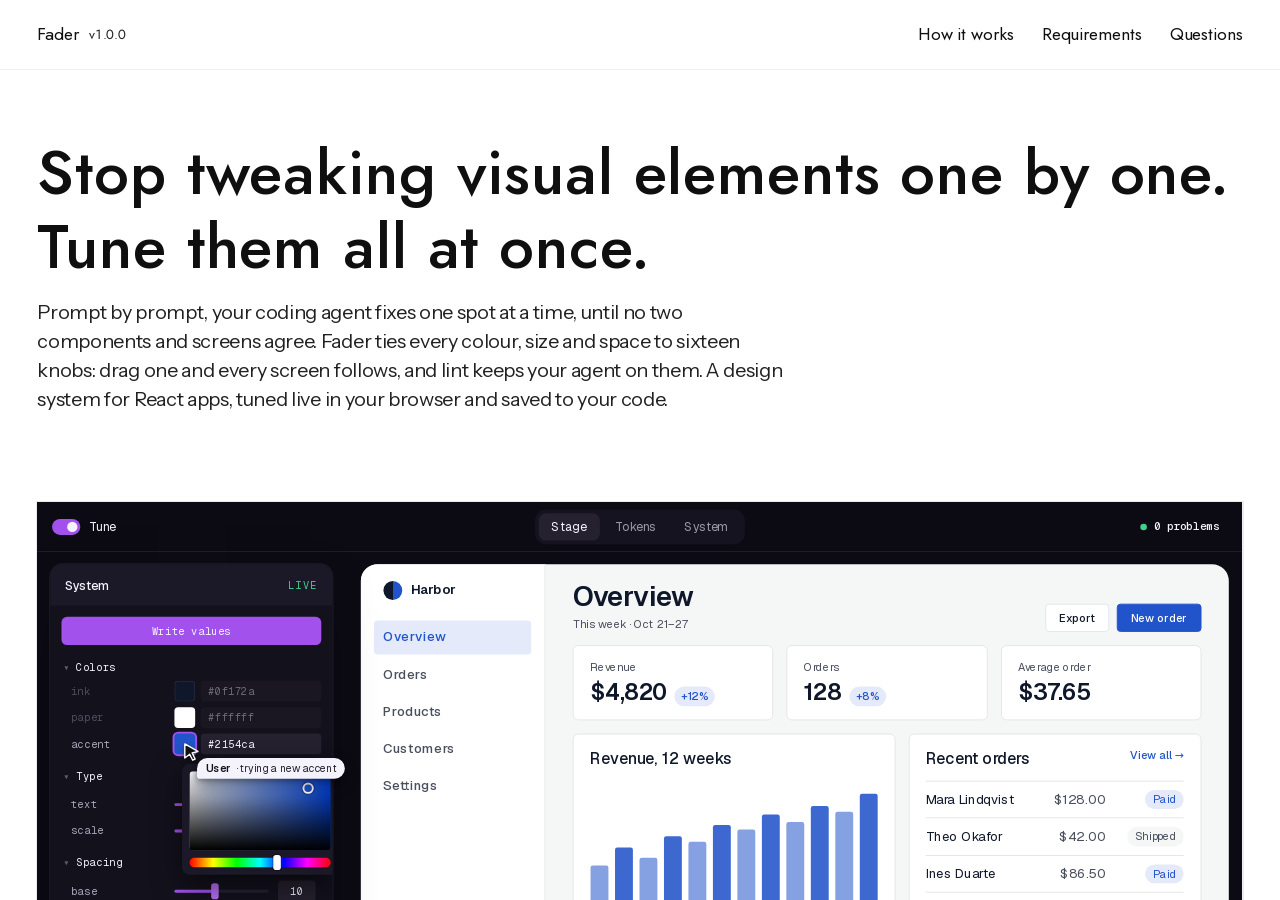
==== commit b882fa88: "Site from 2cec35d" ====
--- a/index.html
+++ b/index.html
@@ -1,4 +1,4 @@
-<!doctype html><html lang="en"><head><!-- Built by tools/build_site.py from wireframe/index.html. Edit that, not this file. --><meta charset=utf8><meta name=viewport content="width=device-width,initial-scale=1,viewport-fit=cover"><title>Fader · a design system you tune by hand</title><meta name="description" content="Stop tweaking screens one by one. Fader ties every colour, size and space in your React app to sixteen knobs your coding agent keeps to."><link rel="canonical" href="https://fader.tommydelarosbil.com/"><meta property="og:type" content="website"><meta property="og:url" content="https://fader.tommydelarosbil.com/"><meta property="og:title" content="Fader · a design system you tune by hand"><meta property="og:description" content="Stop tweaking screens one by one. Fader ties every colour, size and space in your React app to sixteen knobs your coding agent keeps to."><meta property="og:image" content="https://fader.tommydelarosbil.com/img/share.png"><meta property="og:image:width" content="1200"><meta property="og:image:height" content="630"><meta name="twitter:card" content="summary_large_image"><script type="application/ld+json">{"@context": "https://schema.org", "@type": "SoftwareApplication", "name": "Fader", "url": "https://fader.tommydelarosbil.com/", "description": "Stop tweaking screens one by one. Fader ties every colour, size and space in your React app to sixteen knobs your coding agent keeps to.", "applicationCategory": "DeveloperApplication", "operatingSystem": "macOS", "softwareVersion": "1.0.0", "image": "https://fader.tommydelarosbil.com/img/share.png", "offers": {"@type": "Offer", "price": "59", "priceCurrency": "USD", "url": "https://fader.tommydelarosbil.com/#price"}, "publisher": {"@type": "Organization", "name": "April Eighteen", "legalName": "Nastya Tommy Inc."}}</script><base href="/"><link rel=icon type="image/png" href="img/favicon.png"><link rel="apple-touch-icon" href="img/apple-touch-icon.png"><link rel="stylesheet" href="demo/step-window.css"><link rel="stylesheet" href="demo/scenes.css"><script src="demo/step-window.js"></script><script src="demo/scenes.js"></script><link rel=apple-touch-icon href="img/apple-touch-icon.png"><style>:root{color-scheme:light;box-sizing:border-box;padding-top:env(safe-area-inset-top,0px);padding-bottom:env(safe-area-inset-bottom,0px)}html{scroll-padding-top:env(safe-area-inset-top,0px)}body{margin:0;padding:0;font:14px -apple-system,BlinkMacSystemFont,sans-serif;background:#fff;color:#000}img{max-width:100%}[hidden]:not([hidden=until-found i]){display:none!important}.micro{margin:4px 0 0;font-size:13px;line-height:1.4;color:var(--mute);max-width:62ch;flex-basis:100%}
+<!doctype html><html lang="en"><head><!-- Built by tools/build_site.py from wireframe/index.html. Edit that, not this file. --><meta charset=utf8><meta name=viewport content="width=device-width,initial-scale=1,viewport-fit=cover"><title>Fader · a design system you tune by hand</title><meta name="description" content="Stop tweaking screens one by one. Fader ties every colour, size and space in your React app to sixteen knobs your coding agent keeps to."><link rel="canonical" href="https://fader.tommydelarosbil.com/"><meta property="og:type" content="website"><meta property="og:url" content="https://fader.tommydelarosbil.com/"><meta property="og:title" content="Fader · a design system you tune by hand"><meta property="og:description" content="Stop tweaking screens one by one. Fader ties every colour, size and space in your React app to sixteen knobs your coding agent keeps to."><meta property="og:image" content="https://fader.tommydelarosbil.com/img/share.png"><meta property="og:image:width" content="2400"><meta property="og:image:height" content="1260"><meta name="twitter:card" content="summary_large_image"><script type="application/ld+json">{"@context": "https://schema.org", "@type": "SoftwareApplication", "name": "Fader", "url": "https://fader.tommydelarosbil.com/", "description": "Stop tweaking screens one by one. Fader ties every colour, size and space in your React app to sixteen knobs your coding agent keeps to.", "applicationCategory": "DeveloperApplication", "operatingSystem": "macOS", "softwareVersion": "1.0.0", "image": "https://fader.tommydelarosbil.com/img/share.png", "offers": {"@type": "Offer", "price": "59", "priceCurrency": "USD", "url": "https://fader.tommydelarosbil.com/#price"}, "publisher": {"@type": "Organization", "name": "Nastya Tommy Inc."}}</script><base href="/"><link rel=icon type="image/png" href="img/favicon.png"><link rel="apple-touch-icon" href="img/apple-touch-icon.png"><link rel="stylesheet" href="demo/step-window.css"><link rel="stylesheet" href="demo/scenes.css"><script src="demo/step-window.js"></script><script src="demo/scenes.js"></script><link rel=apple-touch-icon href="img/apple-touch-icon.png"><style>:root{color-scheme:light;box-sizing:border-box;padding-top:env(safe-area-inset-top,0px);padding-bottom:env(safe-area-inset-bottom,0px)}html{scroll-padding-top:env(safe-area-inset-top,0px)}body{margin:0;padding:0;font:14px -apple-system,BlinkMacSystemFont,sans-serif;background:#fff;color:#000}img{max-width:100%}[hidden]:not([hidden=until-found i]){display:none!important}.micro{margin:4px 0 0;font-size:13px;line-height:1.4;color:var(--mute);max-width:62ch;flex-basis:100%}
 
 .cap h3{margin:0;font-size:19px;font-weight:500;line-height:1.22;letter-spacing:-.01em;text-wrap:balance}
 .cap .tx{font-size:15px;line-height:1.5}
@@ -1434,7 +1434,7 @@
 
 <script>
 /* ============ CONTENT: the words. They will come from Baltazar (Projects/Design System/Fader Site/Site Copy.md) ============ */
-/*SITE:BEGIN*/const SITE={"nav": {"name": "Fader", "version": "v1.0.0", "how": "How it works", "req": "Requirements", "faq": "Questions", "buy": "Buy · $59"}, "landing": {"hero": "Stop tweaking visual elements one by one. Tune them all at once.", "sub": "Prompt by prompt, your coding agent fixes one spot at a time, until no two components and screens agree. Fader ties every colour, size and space to sixteen knobs: drag one and every screen follows, and lint keeps your agent on them. A design system for React apps, tuned live in your browser and saved to your code."}, "feat": {"title": "Drag a knob. The whole app follows.", "micro": "Turn on Tune and sixteen knobs open over your app, in dev: colours, faces, sizes, spacing, corners and speed. Every other value is worked out from them. Drag one and every screen that wears it changes at once, with contrast and type sizes checked as you go. Click <b>Write values</b> and it's in your code. The block above is live: drag a slider.", "primary": "Buy · $59", "secondary": "Read the guide"}, "box": {"title": "What's in the box", "items": [["The system", "Sixteen knobs, thirty Detail knobs, and the roles your components use (<code>bg-paper</code>, <code>text-muted</code>, <code>p-card</code>, <code>rounded-shell</code>…)."], ["The Studio", "Tune, and three rooms in dev: Stage (your app), Tokens (every value on one board) and System (the rules, checked live)."], ["The checks", "Contrast and size for every kind of text, lint that names the role to use, a tokens check and a knob check."], ["The command", "<code>fader init</code> for a new or an existing app, <code>fader update</code> for new versions."], ["For your agent", "<code>AGENTS.md</code>, <code>CLAUDE.md</code>, and <code>ADOPT.md</code>, the guide it follows to move an app onto Fader."], ["Fonts", "From Google Fonts and Fontshare, picked in the panel."]]}, "req": {"title": "Technical requirements", "items": [["Editor", "Any editor with a coding agent: Claude Code, Codex, Cursor and the like. Everything runs on your computer."], ["Framework", "React 18 or 19, on Vite (TanStack Start included) or on Next.js 15 or 16 with the App Router, Turbopack or webpack."], ["Styling", "Tailwind CSS 4. An app on Tailwind CSS 3 is moved to 4 first, by Tailwind's own upgrade tool."], ["Tools", "Node 22 or newer, and npm."], ["Git", "Optional, and local: no GitHub needed. If your app uses git, Fader waits until your work is committed, so you can undo it."], ["Knob check", "Google Chrome, for <code>npm run knobs</code>: it moves every knob on your pages and fails on one that changes nothing."]]}, "nope": {"title": "Not supported", "items": [["Website builders", "Fader doesn't run in Lovable's, Bolt's or v0's chat. A project made there works once it's in your editor, through GitHub."], ["Pages Router", "Next.js apps on <code>pages/</code>. Fader goes on the App Router (<code>app/layout.tsx</code>)."], ["Other frameworks", "Vue, Svelte, Angular, Solid and React Native. Fader is for React on the web."], ["No Tailwind", "An app styled only with CSS modules, Sass or CSS-in-JS."], ["Dark mode", "Fader is light paper and ink, on purpose."], ["Breakpoints", "One layout jump, <code>md</code>. Your <code>sm:</code> and <code>lg:</code> move onto it."], ["Not tested yet", "pnpm, Yarn and Bun; Windows and Linux. Fader is tested with npm on macOS."]]}, "price": {"title": "One price, yours to keep", "amount": "$59 USD", "note": "Pay once. Use it in every project, yours and your clients'. Every 1.x update included.", "fit": "For React apps on Vite or Next.js with Tailwind CSS, in your editor, with your coding agent. Check the technical requirements above: all sales are final.", "cta": "Buy · $59", "checkout": ""}, "faq": {"title": "Questions", "items": [["What does Fader actually change?", "How your app's look is built. Every colour, size and space comes from sixteen decisions, so changing one changes it everywhere it belongs."], ["How do I add it to my app?", "Give your coding agent the download and ask it to add Fader. It shows you the plan, moves your app onto the knobs and runs the checks; then the knobs open in your app."], ["Do I have to rebuild my components?", "No. They keep their markup; their classes move from raw values (<code>text-gray-500</code>, <code>p-6</code>) to Fader's roles (<code>text-muted</code>, <code>p-card</code>). Your agent makes the move."], ["I built my app in Lovable or Bolt. Can I use Fader?", "Yes, from your editor: connect the project locally or to GitHub, open it in your editor and ask your agent to add Fader."], ["Is it a component library?", "No. It's the system your components wear: values, roles and rules. Keep the components you have."], ["Does the Studio ship to my users?", "No. Tune, Tokens and System only appear in dev. A production build ships your app alone."], ["Can I use it for client work?", "Yes, in as many projects as you like. You can't resell or share Fader itself."], ["How do updates work?", "Run <code>fader update</code> with the newer download. Only Fader's own folder changes; your values and screens stay."]]}, "seo": {"title": "Fader · a design system you tune by hand", "description": "Stop tweaking screens one by one. Fader ties every colour, size and space in your React app to sixteen knobs your coding agent keeps to."}, "footer": {"email": "delarosbil.t@gmail.com", "copy": "Copy", "linkedin": "LinkedIn ↗", "copyright": "© 2026 Tommy Delarosbil", "terms": "Terms", "refunds": "Refunds", "privacy": "Privacy"}, "rows": [{"key": "detail", "title": "Thirty more knobs, for the exceptions.", "micro": "Sometimes one heading needs to be bigger, or one kind of text needs its own colour. Detail has thirty knobs for that: a size for each type role, a gap for each spacing role, a colour for each kind of text, and every part of both buttons. Each one is an offset from the system, so when you move a main knob later, your exceptions move with it."}, {"key": "tokens", "title": "You won't ship element nobody can read.", "micro": "Every kind of visual element is checked for contrast at its colour, size and for its minimum size (16px for body, 12px for captions), and the accent wherever it fills a chart or a bar. The Tokens board turns red the moment you drag past the line, in the same words <code>npm run lint</code> uses."}, {"key": "lint", "title": "Your agent drifts. Lint names the fix.", "micro": "Agents guess: a new grey here, a 13px gap there. Fader's lint refuses any value that isn't one of your roles and names the role to use instead, so your agent fixes its own line before you see it. The bar counts problems live."}, {"key": "adopt", "title": "Already built? One ask moves it onto Fader.", "micro": "Start a new project with one command, or ask your coding agent to add Fader to the app you already have. It installs Fader, sorts every colour, size and space your app collected by hand onto the sixteen knobs, and shows you the plan before it changes a file. When Fader's checks and your build pass, the knobs open in your app, on Vite or Next.js."}, {"key": "write", "title": "It's your code. Nothing to host.", "micro": "<b>Write values</b> saves plain values to <code>src/fader/defaults.ts</code> and <code>tokens.css</code>. No account, no subscription: review the diff, commit it, roll it back. The Studio only runs in dev; in production your app is just your app."}]};/*SITE:END*/
+/*SITE:BEGIN*/const SITE={"nav": {"name": "Fader", "version": "v1.0.0", "how": "How it works", "req": "Requirements", "faq": "Questions", "buy": "Buy · $59"}, "landing": {"hero": "Stop tweaking visual elements one by one. Tune them all at once.", "sub": "Prompt by prompt, your coding agent fixes one spot at a time, until no two components and screens agree. Fader ties every colour, size and space to sixteen knobs: drag one and every screen follows, and lint keeps your agent on them. A design system for React apps, tuned live in your browser and saved to your code."}, "feat": {"title": "Drag a knob. The whole app follows.", "micro": "Turn on Tune and sixteen knobs open over your app, in dev: colours, faces, sizes, spacing, corners and speed. Every other value is worked out from them. Drag one and every screen that wears it changes at once, with contrast and type sizes checked as you go. Click <b>Write values</b> and it's in your code. The block above is live: drag a slider.", "primary": "Buy · $59", "secondary": "Read the guide"}, "box": {"title": "What's in the box", "items": [["The system", "Sixteen knobs, thirty Detail knobs, and the roles your components use (<code>bg-paper</code>, <code>text-muted</code>, <code>p-card</code>, <code>rounded-shell</code>…)."], ["The Studio", "Tune, and three rooms in dev: Stage (your app), Tokens (every value on one board) and System (the rules, checked live)."], ["The checks", "Contrast and size for every kind of text, lint that names the role to use, a tokens check and a knob check."], ["The command", "<code>fader init</code> for a new or an existing app, <code>fader update</code> for new versions."], ["For your agent", "<code>AGENTS.md</code>, <code>CLAUDE.md</code>, and <code>ADOPT.md</code>, the guide it follows to move an app onto Fader."], ["Fonts", "From Google Fonts and Fontshare, picked in the panel."]]}, "req": {"title": "Technical requirements", "items": [["Editor", "Any editor with a coding agent: Claude Code, Codex, Cursor and the like. Everything runs on your computer."], ["Framework", "React 18 or 19, on Vite (TanStack Start included) or on Next.js 15 or 16 with the App Router, Turbopack or webpack."], ["Styling", "Tailwind CSS 4. An app on Tailwind CSS 3 is moved to 4 first, by Tailwind's own upgrade tool."], ["Tools", "Node 22 or newer, and npm."], ["Git", "Optional, and local: no GitHub needed. If your app uses git, Fader waits until your work is committed, so you can undo it."], ["Knob check", "Google Chrome, for <code>npm run knobs</code>: it moves every knob on your pages and fails on one that changes nothing."]]}, "nope": {"title": "Not supported", "items": [["Website builders", "Fader doesn't run in Lovable's, Bolt's or v0's chat. A project made there works once it's in your editor, through GitHub."], ["Pages Router", "Next.js apps on <code>pages/</code>. Fader goes on the App Router (<code>app/layout.tsx</code>)."], ["Other frameworks", "Vue, Svelte, Angular, Solid and React Native. Fader is for React on the web."], ["No Tailwind", "An app styled only with CSS modules, Sass or CSS-in-JS."], ["Dark mode", "Fader is light paper and ink, on purpose."], ["Breakpoints", "One layout jump, <code>md</code>. Your <code>sm:</code> and <code>lg:</code> move onto it."], ["Not tested yet", "pnpm, Yarn and Bun; Windows and Linux. Fader is tested with npm on macOS."]]}, "price": {"title": "One price, yours to keep", "amount": "$59 USD", "note": "Pay once. Use it in every project, yours and your clients'. Every 1.x update included.", "fit": "For React apps on Vite or Next.js with Tailwind CSS, in your editor, with your coding agent. Check the technical requirements above: all sales are final.", "cta": "Buy · $59", "checkout": ""}, "faq": {"title": "Questions", "items": [["What does Fader actually change?", "How your app's look is built. Every colour, size and space comes from sixteen decisions, so changing one changes it everywhere it belongs."], ["How do I add it to my app?", "Give your coding agent the download and ask it to add Fader. It shows you the plan, moves your app onto the knobs and runs the checks; then the knobs open in your app."], ["Do I have to rebuild my components?", "No. They keep their markup; their classes move from raw values (<code>text-gray-500</code>, <code>p-6</code>) to Fader's roles (<code>text-muted</code>, <code>p-card</code>). Your agent makes the move."], ["I built my app in Lovable or Bolt. Can I use Fader?", "Yes, from your editor: connect the project locally or to GitHub, open it in your editor and ask your agent to add Fader."], ["Is it a component library?", "No. It's the system your components wear: values, roles and rules. Keep the components you have."], ["Does the Studio ship to my users?", "No. Tune, Tokens and System only appear in dev. A production build ships your app alone."], ["Can I use it for client work?", "Yes, in as many projects as you like. You can't resell or share Fader itself."], ["How do updates work?", "Run <code>fader update</code> with the newer download. Only Fader's own folder changes; your values and screens stay."]]}, "seo": {"title": "Fader · a design system you tune by hand", "description": "Stop tweaking screens one by one. Fader ties every colour, size and space in your React app to sixteen knobs your coding agent keeps to."}, "footer": {"email": "delarosbil.t@gmail.com", "copy": "Copy", "linkedin": "LinkedIn ↗", "copyright": "© 2026 Nastya Tommy Inc.", "terms": "Terms", "refunds": "Refunds", "privacy": "Privacy"}, "rows": [{"key": "detail", "title": "Thirty more knobs, for the exceptions.", "micro": "Sometimes one heading needs to be bigger, or one kind of text needs its own colour. Detail has thirty knobs for that: a size for each type role, a gap for each spacing role, a colour for each kind of text, and every part of both buttons. Each one is an offset from the system, so when you move a main knob later, your exceptions move with it."}, {"key": "tokens", "title": "You won't ship element nobody can read.", "micro": "Every kind of visual element is checked for contrast at its colour, size and for its minimum size (16px for body, 12px for captions), and the accent wherever it fills a chart or a bar. The Tokens board turns red the moment you drag past the line, in the same words <code>npm run lint</code> uses."}, {"key": "lint", "title": "Your agent drifts. Lint names the fix.", "micro": "Agents guess: a new grey here, a 13px gap there. Fader's lint refuses any value that isn't one of your roles and names the role to use instead, so your agent fixes its own line before you see it. The bar counts problems live."}, {"key": "adopt", "title": "Already built? One ask moves it onto Fader.", "micro": "Start a new project with one command, or ask your coding agent to add Fader to the app you already have. It installs Fader, sorts every colour, size and space your app collected by hand onto the sixteen knobs, and shows you the plan before it changes a file. When Fader's checks and your build pass, the knobs open in your app, on Vite or Next.js."}, {"key": "write", "title": "It's your code. Nothing to host.", "micro": "<b>Write values</b> saves plain values to <code>src/fader/defaults.ts</code> and <code>tokens.css</code>. No account, no subscription: review the diff, commit it, roll it back. The Studio only runs in dev; in production your app is just your app."}]};/*SITE:END*/
 
 /* ============ RENDER: one page, the website's components (bar, intro, feature, rows, footer) ============ */
 const $=s=>document.querySelector(s);
@@ -1447,13 +1447,13 @@
 const scene=key=>`<figure class="vis craft fx-board"><div data-scene="${key}"></div></figure>`;
 const stage=key=>`<figure class="vis craft stg" data-stage="${key}" role="img" aria-label="Fader, live: drag a knob in Tune and every room follows."></figure>`;
 /* Buy waits for payment: until then the button says so and goes nowhere. */
-// Buy opens Stripe's checkout once Site Copy has its Payment Link (Price › checkout); until then it scrolls to the price.
-const pay=()=>SITE.price.checkout?`href="${SITE.price.checkout}"`:'aria-disabled="true" href="#price"';
-const buy=(label,key)=>`<a class="row-cta" ${pay()}><span${key?` data-edit="${key}"`:''}>${label}</span>${ARR}</a>`;
+// Buy opens Stripe's checkout, the Payment Link in Site Copy (Price › checkout). Left empty, the page has no Buy at all
+// (pre-launch: the price shows, and only people sent the link can pay).
+const buy=(label,key)=>SITE.price.checkout?`<a class="row-cta" href="${SITE.price.checkout}"><span${key?` data-edit="${key}"`:''}>${label}</span>${ARR}</a>`:'';
 
 function header(){
   return `<header class="hdr"><a class="name" href="/" onclick="event.preventDefault();frame.scrollTo({top:0,behavior:'smooth'})"><span class="mark">F</span><span data-edit="site:nav:name">${SITE.nav.name}</span><span class="ver" data-edit="site:nav:version">${SITE.nav.version}</span></a>
-  <nav><a href="#how" data-edit="site:nav:how">${SITE.nav.how}</a><a href="#req" data-edit="site:nav:req">${SITE.nav.req}</a><a href="#faq" data-edit="site:nav:faq">${SITE.nav.faq}</a><a class="buy" ${pay()}><span data-edit="site:nav:buy">${SITE.nav.buy}</span></a></nav></header>`;
+  <nav><a href="#how" data-edit="site:nav:how">${SITE.nav.how}</a><a href="#req" data-edit="site:nav:req">${SITE.nav.req}</a><a href="#faq" data-edit="site:nav:faq">${SITE.nav.faq}</a>${SITE.price.checkout?`<a class="buy" href="${SITE.price.checkout}"><span data-edit="site:nav:buy">${SITE.nav.buy}</span></a>`:''}</nav></header>`;
 }
 function footer(){
   const f=SITE.footer;
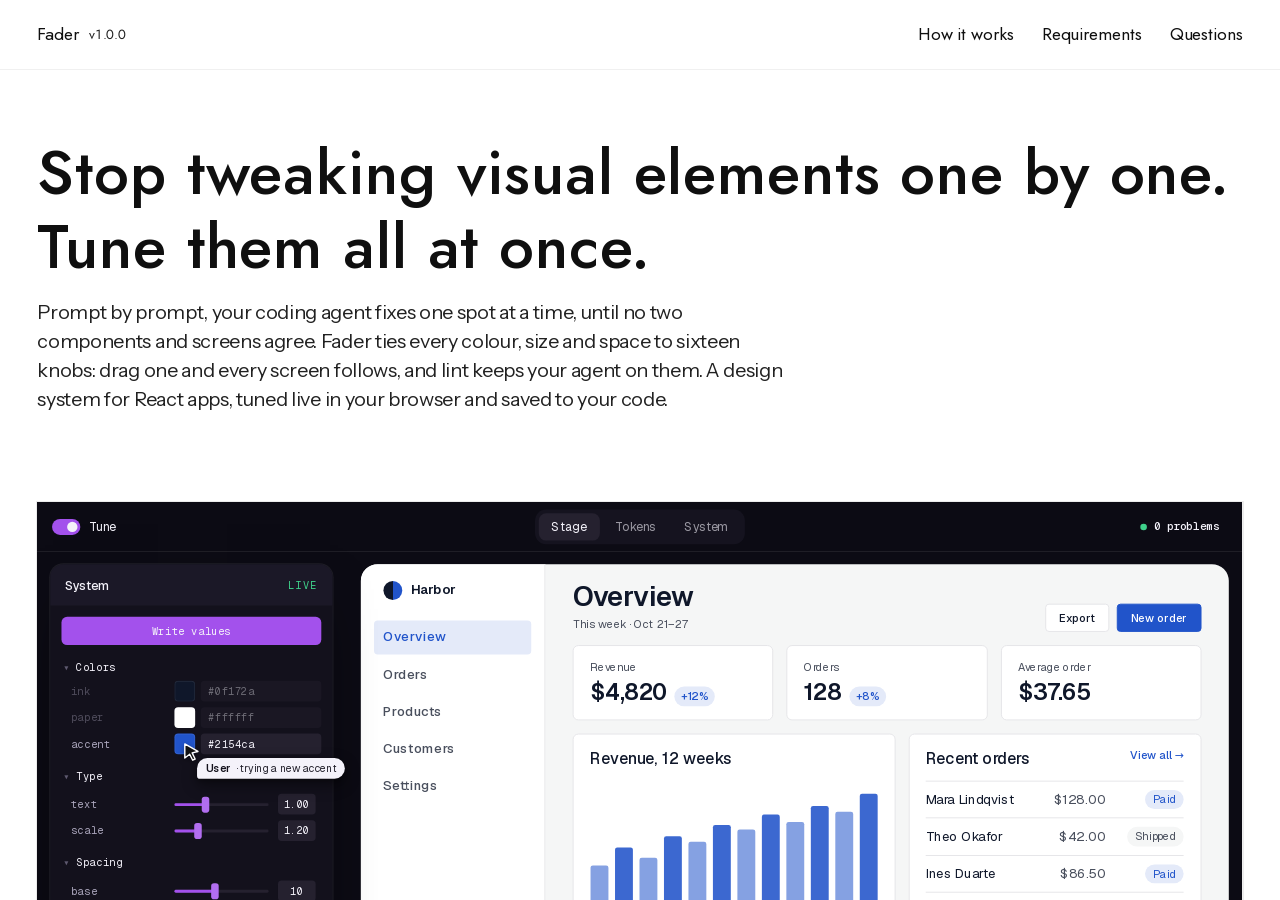
==== commit 4f130fe6: "Site from 759c9da" ====
--- a/index.html
+++ b/index.html
@@ -1434,7 +1434,7 @@
 
 <script>
 /* ============ CONTENT: the words. They will come from Baltazar (Projects/Design System/Fader Site/Site Copy.md) ============ */
-/*SITE:BEGIN*/const SITE={"nav": {"name": "Fader", "version": "v1.0.0", "how": "How it works", "req": "Requirements", "faq": "Questions", "buy": "Buy · $59"}, "landing": {"hero": "Stop tweaking visual elements one by one. Tune them all at once.", "sub": "Prompt by prompt, your coding agent fixes one spot at a time, until no two components and screens agree. Fader ties every colour, size and space to sixteen knobs: drag one and every screen follows, and lint keeps your agent on them. A design system for React apps, tuned live in your browser and saved to your code."}, "feat": {"title": "Drag a knob. The whole app follows.", "micro": "Turn on Tune and sixteen knobs open over your app, in dev: colours, faces, sizes, spacing, corners and speed. Every other value is worked out from them. Drag one and every screen that wears it changes at once, with contrast and type sizes checked as you go. Click <b>Write values</b> and it's in your code. The block above is live: drag a slider.", "primary": "Buy · $59", "secondary": "Read the guide"}, "box": {"title": "What's in the box", "items": [["The system", "Sixteen knobs, thirty Detail knobs, and the roles your components use (<code>bg-paper</code>, <code>text-muted</code>, <code>p-card</code>, <code>rounded-shell</code>…)."], ["The Studio", "Tune, and three rooms in dev: Stage (your app), Tokens (every value on one board) and System (the rules, checked live)."], ["The checks", "Contrast and size for every kind of text, lint that names the role to use, a tokens check and a knob check."], ["The command", "<code>fader init</code> for a new or an existing app, <code>fader update</code> for new versions."], ["For your agent", "<code>AGENTS.md</code>, <code>CLAUDE.md</code>, and <code>ADOPT.md</code>, the guide it follows to move an app onto Fader."], ["Fonts", "From Google Fonts and Fontshare, picked in the panel."]]}, "req": {"title": "Technical requirements", "items": [["Editor", "Any editor with a coding agent: Claude Code, Codex, Cursor and the like. Everything runs on your computer."], ["Framework", "React 18 or 19, on Vite (TanStack Start included) or on Next.js 15 or 16 with the App Router, Turbopack or webpack."], ["Styling", "Tailwind CSS 4. An app on Tailwind CSS 3 is moved to 4 first, by Tailwind's own upgrade tool."], ["Tools", "Node 22 or newer, and npm."], ["Git", "Optional, and local: no GitHub needed. If your app uses git, Fader waits until your work is committed, so you can undo it."], ["Knob check", "Google Chrome, for <code>npm run knobs</code>: it moves every knob on your pages and fails on one that changes nothing."]]}, "nope": {"title": "Not supported", "items": [["Website builders", "Fader doesn't run in Lovable's, Bolt's or v0's chat. A project made there works once it's in your editor, through GitHub."], ["Pages Router", "Next.js apps on <code>pages/</code>. Fader goes on the App Router (<code>app/layout.tsx</code>)."], ["Other frameworks", "Vue, Svelte, Angular, Solid and React Native. Fader is for React on the web."], ["No Tailwind", "An app styled only with CSS modules, Sass or CSS-in-JS."], ["Dark mode", "Fader is light paper and ink, on purpose."], ["Breakpoints", "One layout jump, <code>md</code>. Your <code>sm:</code> and <code>lg:</code> move onto it."], ["Not tested yet", "pnpm, Yarn and Bun; Windows and Linux. Fader is tested with npm on macOS."]]}, "price": {"title": "One price, yours to keep", "amount": "$59 USD", "note": "Pay once. Use it in every project, yours and your clients'. Every 1.x update included.", "fit": "For React apps on Vite or Next.js with Tailwind CSS, in your editor, with your coding agent. Check the technical requirements above: all sales are final.", "cta": "Buy · $59", "checkout": ""}, "faq": {"title": "Questions", "items": [["What does Fader actually change?", "How your app's look is built. Every colour, size and space comes from sixteen decisions, so changing one changes it everywhere it belongs."], ["How do I add it to my app?", "Give your coding agent the download and ask it to add Fader. It shows you the plan, moves your app onto the knobs and runs the checks; then the knobs open in your app."], ["Do I have to rebuild my components?", "No. They keep their markup; their classes move from raw values (<code>text-gray-500</code>, <code>p-6</code>) to Fader's roles (<code>text-muted</code>, <code>p-card</code>). Your agent makes the move."], ["I built my app in Lovable or Bolt. Can I use Fader?", "Yes, from your editor: connect the project locally or to GitHub, open it in your editor and ask your agent to add Fader."], ["Is it a component library?", "No. It's the system your components wear: values, roles and rules. Keep the components you have."], ["Does the Studio ship to my users?", "No. Tune, Tokens and System only appear in dev. A production build ships your app alone."], ["Can I use it for client work?", "Yes, in as many projects as you like. You can't resell or share Fader itself."], ["How do updates work?", "Run <code>fader update</code> with the newer download. Only Fader's own folder changes; your values and screens stay."]]}, "seo": {"title": "Fader · a design system you tune by hand", "description": "Stop tweaking screens one by one. Fader ties every colour, size and space in your React app to sixteen knobs your coding agent keeps to."}, "footer": {"email": "delarosbil.t@gmail.com", "copy": "Copy", "linkedin": "LinkedIn ↗", "copyright": "© 2026 Nastya Tommy Inc.", "terms": "Terms", "refunds": "Refunds", "privacy": "Privacy"}, "rows": [{"key": "detail", "title": "Thirty more knobs, for the exceptions.", "micro": "Sometimes one heading needs to be bigger, or one kind of text needs its own colour. Detail has thirty knobs for that: a size for each type role, a gap for each spacing role, a colour for each kind of text, and every part of both buttons. Each one is an offset from the system, so when you move a main knob later, your exceptions move with it."}, {"key": "tokens", "title": "You won't ship element nobody can read.", "micro": "Every kind of visual element is checked for contrast at its colour, size and for its minimum size (16px for body, 12px for captions), and the accent wherever it fills a chart or a bar. The Tokens board turns red the moment you drag past the line, in the same words <code>npm run lint</code> uses."}, {"key": "lint", "title": "Your agent drifts. Lint names the fix.", "micro": "Agents guess: a new grey here, a 13px gap there. Fader's lint refuses any value that isn't one of your roles and names the role to use instead, so your agent fixes its own line before you see it. The bar counts problems live."}, {"key": "adopt", "title": "Already built? One ask moves it onto Fader.", "micro": "Start a new project with one command, or ask your coding agent to add Fader to the app you already have. It installs Fader, sorts every colour, size and space your app collected by hand onto the sixteen knobs, and shows you the plan before it changes a file. When Fader's checks and your build pass, the knobs open in your app, on Vite or Next.js."}, {"key": "write", "title": "It's your code. Nothing to host.", "micro": "<b>Write values</b> saves plain values to <code>src/fader/defaults.ts</code> and <code>tokens.css</code>. No account, no subscription: review the diff, commit it, roll it back. The Studio only runs in dev; in production your app is just your app."}]};/*SITE:END*/
+/*SITE:BEGIN*/const SITE={"nav": {"name": "Fader", "version": "v1.0.0", "how": "How it works", "req": "Requirements", "faq": "Questions", "buy": "Buy · $59"}, "landing": {"hero": "Stop tweaking visual elements one by one. Tune them all at once.", "sub": "Prompt by prompt, your coding agent fixes one spot at a time, until no two components and screens agree. Fader ties every colour, size and space to sixteen knobs: drag one and every screen follows, and lint keeps your agent on them. A design system for React apps, tuned live in your browser and saved to your code."}, "feat": {"title": "Drag a knob. The whole app follows.", "micro": "Turn on Tune and sixteen knobs open over your app, in dev: colours, faces, sizes, spacing, corners and speed. Every other value is worked out from them. Drag one and every screen that wears it changes at once, with contrast and type sizes checked as you go. Click <b>Write values</b> and it&#x27;s in your code. The block above is live: drag a slider.", "primary": "Buy · $59", "secondary": "Read the guide"}, "box": {"title": "What&#x27;s in the box", "items": [["The system", "Sixteen knobs, thirty Detail knobs, and the roles your components use (<code>bg-paper</code>, <code>text-muted</code>, <code>p-card</code>, <code>rounded-shell</code>…)."], ["The Studio", "Tune, and three rooms in dev: Stage (your app), Tokens (every value on one board) and System (the rules, checked live)."], ["The checks", "Contrast and size for every kind of text, lint that names the role to use, a tokens check and a knob check."], ["The command", "<code>fader init</code> for a new or an existing app, <code>fader update</code> for new versions."], ["For your agent", "<code>AGENTS.md</code>, <code>CLAUDE.md</code>, and <code>ADOPT.md</code>, the guide it follows to move an app onto Fader."], ["Fonts", "From Google Fonts and Fontshare, picked in the panel."]]}, "req": {"title": "Technical requirements", "items": [["Editor", "Any editor with a coding agent: Claude Code, Codex, Cursor and the like. Everything runs on your computer."], ["Framework", "React 18 or 19, on Vite (TanStack Start included) or on Next.js 15 or 16 with the App Router, Turbopack or webpack."], ["Styling", "Tailwind CSS 4. An app on Tailwind CSS 3 is moved to 4 first, by Tailwind&#x27;s own upgrade tool."], ["Tools", "Node 22 or newer, and npm."], ["Git", "Optional, and local: no GitHub needed. If your app uses git, Fader waits until your work is committed, so you can undo it."], ["Knob check", "Google Chrome, for <code>npm run knobs</code>: it moves every knob on your pages and fails on one that changes nothing."]]}, "nope": {"title": "Not supported", "items": [["Website builders", "Fader doesn&#x27;t run in Lovable&#x27;s, Bolt&#x27;s or v0&#x27;s chat. A project made there works once it&#x27;s in your editor, through GitHub."], ["Pages Router", "Next.js apps on <code>pages/</code>. Fader goes on the App Router (<code>app/layout.tsx</code>)."], ["Other frameworks", "Vue, Svelte, Angular, Solid and React Native. Fader is for React on the web."], ["No Tailwind", "An app styled only with CSS modules, Sass or CSS-in-JS."], ["Dark mode", "Fader is light paper and ink, on purpose."], ["Breakpoints", "One layout jump, <code>md</code>. Your <code>sm:</code> and <code>lg:</code> move onto it."], ["Not tested yet", "pnpm, Yarn and Bun; Windows and Linux. Fader is tested with npm on macOS."]]}, "price": {"title": "One price, yours to keep", "amount": "$59 USD", "note": "Pay once. Use it in every project, yours and your clients&#x27;. Every 1.x update included.", "fit": "For React apps on Vite or Next.js with Tailwind CSS, in your editor, with your coding agent. Check the technical requirements above: all sales are final.", "cta": "Buy · $59", "checkout": ""}, "faq": {"title": "Questions", "items": [["What does Fader actually change?", "How your app&#x27;s look is built. Every colour, size and space comes from sixteen decisions, so changing one changes it everywhere it belongs."], ["How do I add it to my app?", "Give your coding agent the download and ask it to add Fader. It shows you the plan, moves your app onto the knobs and runs the checks; then the knobs open in your app."], ["Do I have to rebuild my components?", "No. They keep their markup; their classes move from raw values (<code>text-gray-500</code>, <code>p-6</code>) to Fader&#x27;s roles (<code>text-muted</code>, <code>p-card</code>). Your agent makes the move."], ["I built my app in Lovable or Bolt. Can I use Fader?", "Yes, from your editor: connect the project locally or to GitHub, open it in your editor and ask your agent to add Fader."], ["Is it a component library?", "No. It&#x27;s the system your components wear: values, roles and rules. Keep the components you have."], ["Does the Studio ship to my users?", "No. Tune, Tokens and System only appear in dev. A production build ships your app alone."], ["Can I use it for client work?", "Yes, in as many projects as you like. You can&#x27;t resell or share Fader itself."], ["How do updates work?", "Run <code>fader update</code> with the newer download. Only Fader&#x27;s own folder changes; your values and screens stay."]]}, "seo": {"title": "Fader · a design system you tune by hand", "description": "Stop tweaking screens one by one. Fader ties every colour, size and space in your React app to sixteen knobs your coding agent keeps to."}, "footer": {"email": "delarosbil.t@gmail.com", "copy": "Copy", "linkedin": "LinkedIn ↗", "copyright": "© 2026 Nastya Tommy Inc.", "terms": "Terms", "refunds": "Refunds", "privacy": "Privacy"}, "rows": [{"key": "detail", "title": "Thirty more knobs, for the exceptions.", "micro": "Sometimes one heading needs to be bigger, or one kind of text needs its own colour. Detail has thirty knobs for that: a size for each type role, a gap for each spacing role, a colour for each kind of text, and every part of both buttons. Each one is an offset from the system, so when you move a main knob later, your exceptions move with it."}, {"key": "tokens", "title": "You won&#x27;t ship element nobody can read.", "micro": "Every kind of visual element is checked for contrast at its colour, size and for its minimum size (16px for body, 12px for captions), and the accent wherever it fills a chart or a bar. The Tokens board turns red the moment you drag past the line, in the same words <code>npm run lint</code> uses."}, {"key": "lint", "title": "Your agent drifts. Lint names the fix.", "micro": "Agents guess: a new grey here, a 13px gap there. Fader&#x27;s lint refuses any value that isn&#x27;t one of your roles and names the role to use instead, so your agent fixes its own line before you see it. The bar counts problems live."}, {"key": "adopt", "title": "Already built? One ask moves it onto Fader.", "micro": "Start a new project with one command, or ask your coding agent to add Fader to the app you already have. It installs Fader, sorts every colour, size and space your app collected by hand onto the sixteen knobs, and shows you the plan before it changes a file. When Fader&#x27;s checks and your build pass, the knobs open in your app, on Vite or Next.js."}, {"key": "write", "title": "It&#x27;s your code. Nothing to host.", "micro": "<b>Write values</b> saves plain values to <code>src/fader/defaults.ts</code> and <code>tokens.css</code>. No account, no subscription: review the diff, commit it, roll it back. The Studio only runs in dev; in production your app is just your app."}]};/*SITE:END*/
 
 /* ============ RENDER: one page, the website's components (bar, intro, feature, rows, footer) ============ */
 const $=s=>document.querySelector(s);
@@ -1500,7 +1500,7 @@
   site.innerHTML=landing();
   window.FaderScenes?.mountAll(site);
   window.Stages?.attach();
-  document.title=SITE.seo.title;
+  document.title=new DOMParser().parseFromString(SITE.seo.title,"text/html").body.textContent;   // the copy is HTML; a tab title is text
   site.querySelector('[data-copy]')?.addEventListener('click',e=>{navigator.clipboard?.writeText(SITE.footer.email);e.currentTarget.textContent='Copied'});
   // In-page links scroll the frame (the page scrolls inside it, not the window).
   site.querySelectorAll('a[href^="#"]').forEach(a=>a.addEventListener('click',e=>{const t=document.getElementById(a.getAttribute('href').slice(1));if(t){e.preventDefault();land(t,'smooth')}}));
--- a/demo/step-window.css
+++ b/demo/step-window.css
@@ -131,6 +131,8 @@
   height: 32px;
   transition-property: transform, opacity;
   transition-timing-function: cubic-bezier(0.55, 0, 0.25, 1), ease;
+  /* its own layer: moving the pointer every frame no longer repaints the window under it */
+  will-change: transform;
 }
 .hd-cursor svg {
   display: block;
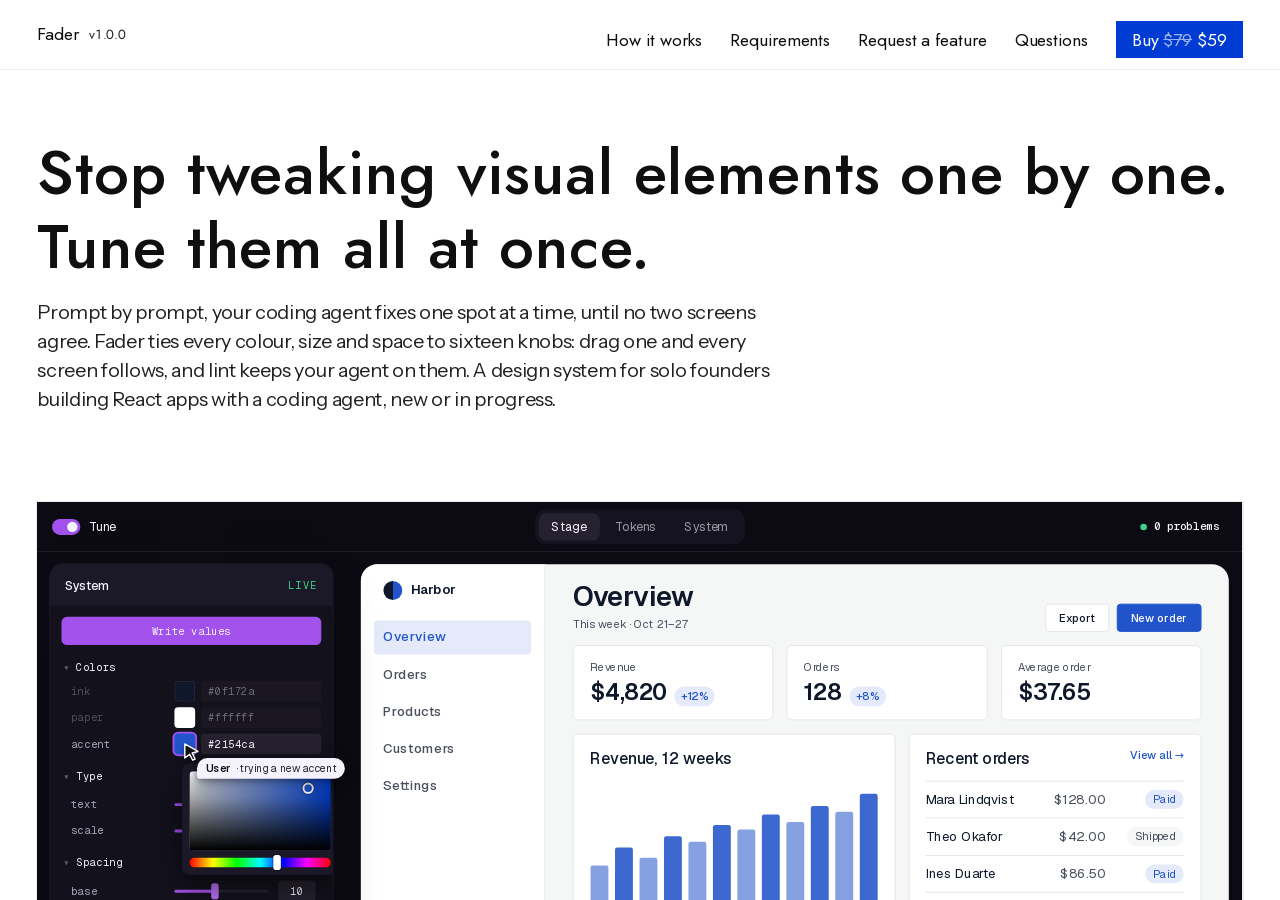
==== commit 7d54e690: "Site from c816b87" ====
--- a/index.html
+++ b/index.html
@@ -1309,7 +1309,7 @@
 .fw[data-style=hanson] .row-cta:focus-visible{outline-color:var(--accent)}
 .fw[data-style=hanson] .feat .row-meta .row-ctas{order:2}
 .row-ctas{display:flex;flex-wrap:wrap;gap:12px;align-self:flex-start}
-.row-ctas:has(.row-cta+.row-cta){display:grid;align-self:stretch;grid-template-columns:repeat(auto-fill,var(--cta-w,224px));justify-content:start}.row-ctas:has(.row-cta+.row-cta) .row-cta{justify-content:space-between;width:auto}
+.row-ctas:has(.row-cta:not([hidden])+.row-cta:not([hidden])){display:grid;align-self:stretch;grid-template-columns:repeat(auto-fill,var(--cta-w,224px));justify-content:start}.row-ctas:has(.row-cta:not([hidden])+.row-cta:not([hidden])) .row-cta{justify-content:space-between;width:auto}
 .fw[data-style=hanson] .row-ctas{margin-top:calc(var(--btn-gap) - var(--meta-gap))!important}
 .fw[data-style=hanson] .row-ctas .row-cta{margin-top:0!important}
 .fw[data-style=hanson] .row-cta.sec{background:transparent;color:var(--accent);box-shadow:inset 0 0 0 1.5px var(--accent)}
@@ -1387,6 +1387,39 @@
 .fw[data-style=hanson] #faq .qs .cap{gap:calc(var(--meta-gap) / 2);max-width:none}
 .fw[data-style=hanson] #faq .qs .cap h3{font:var(--body-st) 500 var(--caption-fs)/1.35 var(--body-ff);letter-spacing:0}
 .fw[data-style=hanson] #faq .qs .cap .tx{color:var(--mute)}
+/* Price: the regular price struck through, the launch price in ink beside it. */
+.fw[data-style=hanson] #price .amount s{text-decoration-thickness:1px}
+.fw[data-style=hanson] #price .amount>span{color:var(--ink)}
+.fw[data-style=hanson] #price .launch{margin-top:calc(var(--meta-gap) / -2);font:var(--para-st) var(--para-fw) var(--para-fs)/var(--para-lh) var(--para-ff);letter-spacing:var(--para-ls);color:var(--mute)}
+/* Request a feature: the boxes are the Requirements list's rows (one hairline each), the fields one hairline box in
+   the paragraph face; focus darkens the border, no ring. */
+.sr,.fw .ask .hp{position:absolute!important;width:1px;height:1px;overflow:hidden;clip:rect(0 0 0 0);white-space:nowrap;border:0;padding:0;margin:-1px}
+.fw[data-style=hanson] .ask{display:grid;gap:var(--meta-gap);max-width:calc(var(--measure) + 220px)}
+.fw[data-style=hanson] .ask .picks{display:grid;grid-template-columns:minmax(0,1fr);border:0;border-top:1px solid var(--line);padding:0;margin:0 0 calc(var(--para-gap) - var(--meta-gap)*2)}
+.fw[data-style=hanson] .ask .pick{display:flex;gap:14px;align-items:flex-start;cursor:pointer;font:var(--para-st) var(--para-fw) var(--para-fs)/var(--para-lh) var(--para-ff);letter-spacing:var(--para-ls);color:var(--ink)}
+.fw[data-style=hanson] .ask .picks .pick{padding:14px 0;border-bottom:1px solid var(--line)}
+.fw[data-style=hanson] .ask .pick input{flex:none;appearance:none;-webkit-appearance:none;box-sizing:border-box;width:18px;height:18px;margin:calc((var(--para-fs)*var(--para-lh) - 18px)/2) 0 0;
+  border:1.5px solid color-mix(in srgb,var(--ink) 40%,var(--line));border-radius:var(--radius);background:var(--paper) center/12px 12px no-repeat;cursor:pointer;transition:background-color .2s,border-color .2s}
+.fw[data-style=hanson] .ask .pick:hover input{border-color:var(--ink)}
+.fw[data-style=hanson] .ask .pick input:checked{border-color:var(--accent);background-color:var(--accent);
+  background-image:url("data:image/svg+xml,%3Csvg xmlns='http://www.w3.org/2000/svg' viewBox='0 0 12 12'%3E%3Cpath d='M2.5 6.2l2.3 2.3L9.5 3.8' fill='none' stroke='%23fff' stroke-width='1.8' stroke-linecap='round' stroke-linejoin='round'/%3E%3C/svg%3E")}
+.fw[data-style=hanson] .ask .pick input:focus-visible{outline:2px solid var(--accent);outline-offset:2px}
+.fw[data-style=hanson] .ask .consent{color:var(--mute);margin-top:calc(var(--meta-gap) / 2)}
+.fw[data-style=hanson] .ask .field[hidden]{display:none}
+.fw[data-style=hanson] .ask .consent a{color:var(--accent)}
+.fw[data-style=hanson] .ask .field{display:grid;gap:8px;font:var(--pill-st) var(--pill-fw) var(--pill-fs)/1.4 var(--pill-ff);letter-spacing:.06em;text-transform:uppercase;color:var(--ink)}
+.fw[data-style=hanson] .ask :is(input[type=email],textarea){box-sizing:border-box;width:100%;min-height:var(--btn-h);padding:12px 16px;border:1px solid var(--line);border-radius:var(--radius);background:var(--paper);color:var(--ink);
+  font:var(--para-st) var(--para-fw) var(--para-fs)/var(--para-lh) var(--para-ff);letter-spacing:var(--para-ls);text-transform:none;resize:vertical;outline:0;transition:border-color .3s}
+.fw[data-style=hanson] .ask :is(input[type=email],textarea):hover{border-color:color-mix(in srgb,var(--ink) 35%,var(--line))}
+.fw[data-style=hanson] .ask :is(input[type=email],textarea):focus{border-color:var(--ink)}
+.fw[data-style=hanson] .ask button.row-cta{border:0}
+.fw[data-style=hanson] .ask button.row-cta:disabled{opacity:.4;cursor:default;background:transparent}
+.fw[data-style=hanson] .ask button.row-cta.sec{font:var(--button-st) var(--button-fw) var(--button-fs)/var(--button-lh) var(--button-ff)}
+/* Buy's price: the regular one struck through, a little dimmer than the launch one. */
+.fw .tag{white-space:nowrap}.fw .tag s{opacity:.6;text-decoration-thickness:1px}
+.fw[data-style=hanson] .ask .say{margin:0!important;color:var(--mute)}
+.fw[data-style=hanson] .ask .say:empty{display:none}
+.fw[data-style=hanson] .ask .say.bad{color:var(--ink)}
 /* Buy, in the bar: the accent button at the bar's size; it shrinks with the bar. */
 .fw[data-style=hanson] .hdr nav{align-items:center}
 .fw[data-style=hanson] .hdr .buy{padding:.3em .9em;background:var(--accent);color:var(--accent-ink);border-radius:var(--radius);text-decoration:none;white-space:nowrap}
@@ -1407,7 +1440,7 @@
 <div class="stage">
   <div class="fw" id="fw" data-style="hanson">
     <div class="frame colour" id="frame"><div class="site" id="site"><h1>Stop tweaking visual elements one by one. Tune them all at once.</h1>
-<p>Prompt by prompt, your coding agent fixes one spot at a time, until no two components and screens agree. Fader ties every colour, size and space to sixteen knobs: drag one and every screen follows, and lint keeps your agent on them. A design system for React apps, tuned live in your browser and saved to your code.</p>
+<p>Prompt by prompt, your coding agent fixes one spot at a time, until no two screens agree. Fader ties every colour, size and space to sixteen knobs: drag one and every screen follows, and lint keeps your agent on them. A design system for solo founders building React apps with a coding agent, new or in progress.</p>
 <h2>Drag a knob. The whole app follows.</h2><p>Turn on Tune and sixteen knobs open over your app, in dev: colours, faces, sizes, spacing, corners and speed. Every other value is worked out from them. Drag one and every screen that wears it changes at once, with contrast and type sizes checked as you go. Click Write values and it&#x27;s in your code. The block above is live: drag a slider.</p>
 <h2>Thirty more knobs, for the exceptions.</h2><p>Sometimes one heading needs to be bigger, or one kind of text needs its own colour. Detail has thirty knobs for that: a size for each type role, a gap for each spacing role, a colour for each kind of text, and every part of both buttons. Each one is an offset from the system, so when you move a main knob later, your exceptions move with it.</p>
 <h2>You won&#x27;t ship element nobody can read.</h2><p>Every kind of visual element is checked for contrast at its colour, size and for its minimum size (16px for body, 12px for captions), and the accent wherever it fills a chart or a bar. The Tokens board turns red the moment you drag past the line, in the same words npm run lint uses.</p>
@@ -1416,9 +1449,10 @@
 <h2>It&#x27;s your code. Nothing to host.</h2><p>Write values saves plain values to src/fader/defaults.ts and tokens.css. No account, no subscription: review the diff, commit it, roll it back. The Studio only runs in dev; in production your app is just your app.</p>
 <h2>What&#x27;s in the box</h2><dl><dt>The system</dt><dd>Sixteen knobs, thirty Detail knobs, and the roles your components use (bg-paper, text-muted, p-card, rounded-shell…).</dd><dt>The Studio</dt><dd>Tune, and three rooms in dev: Stage (your app), Tokens (every value on one board) and System (the rules, checked live).</dd><dt>The checks</dt><dd>Contrast and size for every kind of text, lint that names the role to use, a tokens check and a knob check.</dd><dt>The command</dt><dd>fader init for a new or an existing app, fader update for new versions.</dd><dt>For your agent</dt><dd>AGENTS.md, CLAUDE.md, and ADOPT.md, the guide it follows to move an app onto Fader.</dd><dt>Fonts</dt><dd>From Google Fonts and Fontshare, picked in the panel.</dd></dl>
 <h2>Technical requirements</h2><dl><dt>Editor</dt><dd>Any editor with a coding agent: Claude Code, Codex, Cursor and the like. Everything runs on your computer.</dd><dt>Framework</dt><dd>React 18 or 19, on Vite (TanStack Start included) or on Next.js 15 or 16 with the App Router, Turbopack or webpack.</dd><dt>Styling</dt><dd>Tailwind CSS 4. An app on Tailwind CSS 3 is moved to 4 first, by Tailwind&#x27;s own upgrade tool.</dd><dt>Tools</dt><dd>Node 22 or newer, and npm.</dd><dt>Git</dt><dd>Optional, and local: no GitHub needed. If your app uses git, Fader waits until your work is committed, so you can undo it.</dd><dt>Knob check</dt><dd>Google Chrome, for npm run knobs: it moves every knob on your pages and fails on one that changes nothing.</dd></dl>
-<h2>Not supported</h2><dl><dt>Website builders</dt><dd>Fader doesn&#x27;t run in Lovable&#x27;s, Bolt&#x27;s or v0&#x27;s chat. A project made there works once it&#x27;s in your editor, through GitHub.</dd><dt>Pages Router</dt><dd>Next.js apps on pages/. Fader goes on the App Router (app/layout.tsx).</dd><dt>Other frameworks</dt><dd>Vue, Svelte, Angular, Solid and React Native. Fader is for React on the web.</dd><dt>No Tailwind</dt><dd>An app styled only with CSS modules, Sass or CSS-in-JS.</dd><dt>Dark mode</dt><dd>Fader is light paper and ink, on purpose.</dd><dt>Breakpoints</dt><dd>One layout jump, md. Your sm: and lg: move onto it.</dd><dt>Not tested yet</dt><dd>pnpm, Yarn and Bun; Windows and Linux. Fader is tested with npm on macOS.</dd></dl>
+<h2>Not supported</h2><dl><dt>Website builders</dt><dd>Fader doesn&#x27;t run in Lovable&#x27;s, Bolt&#x27;s or v0&#x27;s chat. A project made there works once it&#x27;s in your editor, through GitHub.</dd><dt>Pages Router</dt><dd>Next.js apps on pages/. Fader goes on the App Router (app/layout.tsx).</dd><dt>Other frameworks</dt><dd>Vue, Svelte, Angular, Solid and React Native. Fader is for React on the web.</dd><dt>No Tailwind</dt><dd>An app styled only with CSS modules, Sass or CSS-in-JS.</dd><dt>shadcn/ui&#x27;s theme</dt><dd>Fader replaces shadcn&#x27;s colour variables with its own roles. Components you add later with npx shadcn add need your agent to move them onto the roles.</dd><dt>Dark mode</dt><dd>Not yet. Fader is light paper and ink for now.</dd><dt>Breakpoints</dt><dd>One layout jump, md. Your sm: and lg: move onto it.</dd><dt>Not tested yet</dt><dd>pnpm, Yarn and Bun; Windows and Linux. Fader is tested with npm on macOS.</dd></dl>
 <h2>Questions</h2><dl><dt>What does Fader actually change?</dt><dd>How your app&#x27;s look is built. Every colour, size and space comes from sixteen decisions, so changing one changes it everywhere it belongs.</dd><dt>How do I add it to my app?</dt><dd>Give your coding agent the download and ask it to add Fader. It shows you the plan, moves your app onto the knobs and runs the checks; then the knobs open in your app.</dd><dt>Do I have to rebuild my components?</dt><dd>No. They keep their markup; their classes move from raw values (text-gray-500, p-6) to Fader&#x27;s roles (text-muted, p-card). Your agent makes the move.</dd><dt>I built my app in Lovable or Bolt. Can I use Fader?</dt><dd>Yes, from your editor: connect the project locally or to GitHub, open it in your editor and ask your agent to add Fader.</dd><dt>Is it a component library?</dt><dd>No. It&#x27;s the system your components wear: values, roles and rules. Keep the components you have.</dd><dt>Does the Studio ship to my users?</dt><dd>No. Tune, Tokens and System only appear in dev. A production build ships your app alone.</dd><dt>Can I use it for client work?</dt><dd>Yes, in as many projects as you like. You can&#x27;t resell or share Fader itself.</dd><dt>How do updates work?</dt><dd>Run fader update with the newer download. Only Fader&#x27;s own folder changes; your values and screens stay.</dd></dl>
-<h2>One price, yours to keep</h2><p>$59 USD. Pay once. Use it in every project, yours and your clients&#x27;. Every 1.x update included.</p>
+<h2>One price, yours to keep</h2><p><s>$79</s> $59 USD. Launch price. $79 after launch. Pay once. Use it in every project, yours and your clients&#x27;. Every 1.x update included.</p>
+<h2>Missing something?</h2><p>Tell us what would make you buy Fader. What people ask for most is what we build next.</p>
 <a href="/terms/">Terms</a> <a href="/refunds/">Refunds</a> <a href="/privacy/">Privacy</a> </div></div>
     <div class="scrim" id="scrim" aria-hidden="true">
       <div class="dlg" role="dialog" aria-modal="true" aria-labelledby="dlgT" id="dlg"></div>
@@ -1434,7 +1468,7 @@
 
 <script>
 /* ============ CONTENT: the words. They will come from Baltazar (Projects/Design System/Fader Site/Site Copy.md) ============ */
-/*SITE:BEGIN*/const SITE={"nav": {"name": "Fader", "version": "v1.0.0", "how": "How it works", "req": "Requirements", "faq": "Questions", "buy": "Buy · $59"}, "landing": {"hero": "Stop tweaking visual elements one by one. Tune them all at once.", "sub": "Prompt by prompt, your coding agent fixes one spot at a time, until no two components and screens agree. Fader ties every colour, size and space to sixteen knobs: drag one and every screen follows, and lint keeps your agent on them. A design system for React apps, tuned live in your browser and saved to your code."}, "feat": {"title": "Drag a knob. The whole app follows.", "micro": "Turn on Tune and sixteen knobs open over your app, in dev: colours, faces, sizes, spacing, corners and speed. Every other value is worked out from them. Drag one and every screen that wears it changes at once, with contrast and type sizes checked as you go. Click <b>Write values</b> and it&#x27;s in your code. The block above is live: drag a slider.", "primary": "Buy · $59", "secondary": "Read the guide"}, "box": {"title": "What&#x27;s in the box", "items": [["The system", "Sixteen knobs, thirty Detail knobs, and the roles your components use (<code>bg-paper</code>, <code>text-muted</code>, <code>p-card</code>, <code>rounded-shell</code>…)."], ["The Studio", "Tune, and three rooms in dev: Stage (your app), Tokens (every value on one board) and System (the rules, checked live)."], ["The checks", "Contrast and size for every kind of text, lint that names the role to use, a tokens check and a knob check."], ["The command", "<code>fader init</code> for a new or an existing app, <code>fader update</code> for new versions."], ["For your agent", "<code>AGENTS.md</code>, <code>CLAUDE.md</code>, and <code>ADOPT.md</code>, the guide it follows to move an app onto Fader."], ["Fonts", "From Google Fonts and Fontshare, picked in the panel."]]}, "req": {"title": "Technical requirements", "items": [["Editor", "Any editor with a coding agent: Claude Code, Codex, Cursor and the like. Everything runs on your computer."], ["Framework", "React 18 or 19, on Vite (TanStack Start included) or on Next.js 15 or 16 with the App Router, Turbopack or webpack."], ["Styling", "Tailwind CSS 4. An app on Tailwind CSS 3 is moved to 4 first, by Tailwind&#x27;s own upgrade tool."], ["Tools", "Node 22 or newer, and npm."], ["Git", "Optional, and local: no GitHub needed. If your app uses git, Fader waits until your work is committed, so you can undo it."], ["Knob check", "Google Chrome, for <code>npm run knobs</code>: it moves every knob on your pages and fails on one that changes nothing."]]}, "nope": {"title": "Not supported", "items": [["Website builders", "Fader doesn&#x27;t run in Lovable&#x27;s, Bolt&#x27;s or v0&#x27;s chat. A project made there works once it&#x27;s in your editor, through GitHub."], ["Pages Router", "Next.js apps on <code>pages/</code>. Fader goes on the App Router (<code>app/layout.tsx</code>)."], ["Other frameworks", "Vue, Svelte, Angular, Solid and React Native. Fader is for React on the web."], ["No Tailwind", "An app styled only with CSS modules, Sass or CSS-in-JS."], ["Dark mode", "Fader is light paper and ink, on purpose."], ["Breakpoints", "One layout jump, <code>md</code>. Your <code>sm:</code> and <code>lg:</code> move onto it."], ["Not tested yet", "pnpm, Yarn and Bun; Windows and Linux. Fader is tested with npm on macOS."]]}, "price": {"title": "One price, yours to keep", "amount": "$59 USD", "note": "Pay once. Use it in every project, yours and your clients&#x27;. Every 1.x update included.", "fit": "For React apps on Vite or Next.js with Tailwind CSS, in your editor, with your coding agent. Check the technical requirements above: all sales are final.", "cta": "Buy · $59", "checkout": ""}, "faq": {"title": "Questions", "items": [["What does Fader actually change?", "How your app&#x27;s look is built. Every colour, size and space comes from sixteen decisions, so changing one changes it everywhere it belongs."], ["How do I add it to my app?", "Give your coding agent the download and ask it to add Fader. It shows you the plan, moves your app onto the knobs and runs the checks; then the knobs open in your app."], ["Do I have to rebuild my components?", "No. They keep their markup; their classes move from raw values (<code>text-gray-500</code>, <code>p-6</code>) to Fader&#x27;s roles (<code>text-muted</code>, <code>p-card</code>). Your agent makes the move."], ["I built my app in Lovable or Bolt. Can I use Fader?", "Yes, from your editor: connect the project locally or to GitHub, open it in your editor and ask your agent to add Fader."], ["Is it a component library?", "No. It&#x27;s the system your components wear: values, roles and rules. Keep the components you have."], ["Does the Studio ship to my users?", "No. Tune, Tokens and System only appear in dev. A production build ships your app alone."], ["Can I use it for client work?", "Yes, in as many projects as you like. You can&#x27;t resell or share Fader itself."], ["How do updates work?", "Run <code>fader update</code> with the newer download. Only Fader&#x27;s own folder changes; your values and screens stay."]]}, "seo": {"title": "Fader · a design system you tune by hand", "description": "Stop tweaking screens one by one. Fader ties every colour, size and space in your React app to sixteen knobs your coding agent keeps to."}, "footer": {"email": "delarosbil.t@gmail.com", "copy": "Copy", "linkedin": "LinkedIn ↗", "copyright": "© 2026 Nastya Tommy Inc.", "terms": "Terms", "refunds": "Refunds", "privacy": "Privacy"}, "rows": [{"key": "detail", "title": "Thirty more knobs, for the exceptions.", "micro": "Sometimes one heading needs to be bigger, or one kind of text needs its own colour. Detail has thirty knobs for that: a size for each type role, a gap for each spacing role, a colour for each kind of text, and every part of both buttons. Each one is an offset from the system, so when you move a main knob later, your exceptions move with it."}, {"key": "tokens", "title": "You won&#x27;t ship element nobody can read.", "micro": "Every kind of visual element is checked for contrast at its colour, size and for its minimum size (16px for body, 12px for captions), and the accent wherever it fills a chart or a bar. The Tokens board turns red the moment you drag past the line, in the same words <code>npm run lint</code> uses."}, {"key": "lint", "title": "Your agent drifts. Lint names the fix.", "micro": "Agents guess: a new grey here, a 13px gap there. Fader&#x27;s lint refuses any value that isn&#x27;t one of your roles and names the role to use instead, so your agent fixes its own line before you see it. The bar counts problems live."}, {"key": "adopt", "title": "Already built? One ask moves it onto Fader.", "micro": "Start a new project with one command, or ask your coding agent to add Fader to the app you already have. It installs Fader, sorts every colour, size and space your app collected by hand onto the sixteen knobs, and shows you the plan before it changes a file. When Fader&#x27;s checks and your build pass, the knobs open in your app, on Vite or Next.js."}, {"key": "write", "title": "It&#x27;s your code. Nothing to host.", "micro": "<b>Write values</b> saves plain values to <code>src/fader/defaults.ts</code> and <code>tokens.css</code>. No account, no subscription: review the diff, commit it, roll it back. The Studio only runs in dev; in production your app is just your app."}]};/*SITE:END*/
+/*SITE:BEGIN*/const SITE={"nav": {"name": "Fader", "version": "v1.0.0", "how": "How it works", "req": "Requirements", "request": "Request a feature", "faq": "Questions", "buy": "Buy"}, "landing": {"hero": "Stop tweaking visual elements one by one. Tune them all at once.", "sub": "Prompt by prompt, your coding agent fixes one spot at a time, until no two screens agree. Fader ties every colour, size and space to sixteen knobs: drag one and every screen follows, and lint keeps your agent on them. A design system for solo founders building React apps with a coding agent, new or in progress."}, "feat": {"title": "Drag a knob. The whole app follows.", "micro": "Turn on Tune and sixteen knobs open over your app, in dev: colours, faces, sizes, spacing, corners and speed. Every other value is worked out from them. Drag one and every screen that wears it changes at once, with contrast and type sizes checked as you go. Click <b>Write values</b> and it&#x27;s in your code. The block above is live: drag a slider.", "primary": "Buy", "secondary": "Read the guide"}, "box": {"title": "What&#x27;s in the box", "items": [["The system", "Sixteen knobs, thirty Detail knobs, and the roles your components use (<code>bg-paper</code>, <code>text-muted</code>, <code>p-card</code>, <code>rounded-shell</code>…)."], ["The Studio", "Tune, and three rooms in dev: Stage (your app), Tokens (every value on one board) and System (the rules, checked live)."], ["The checks", "Contrast and size for every kind of text, lint that names the role to use, a tokens check and a knob check."], ["The command", "<code>fader init</code> for a new or an existing app, <code>fader update</code> for new versions."], ["For your agent", "<code>AGENTS.md</code>, <code>CLAUDE.md</code>, and <code>ADOPT.md</code>, the guide it follows to move an app onto Fader."], ["Fonts", "From Google Fonts and Fontshare, picked in the panel."]]}, "req": {"title": "Technical requirements", "items": [["Editor", "Any editor with a coding agent: Claude Code, Codex, Cursor and the like. Everything runs on your computer."], ["Framework", "React 18 or 19, on Vite (TanStack Start included) or on Next.js 15 or 16 with the App Router, Turbopack or webpack."], ["Styling", "Tailwind CSS 4. An app on Tailwind CSS 3 is moved to 4 first, by Tailwind&#x27;s own upgrade tool."], ["Tools", "Node 22 or newer, and npm."], ["Git", "Optional, and local: no GitHub needed. If your app uses git, Fader waits until your work is committed, so you can undo it."], ["Knob check", "Google Chrome, for <code>npm run knobs</code>: it moves every knob on your pages and fails on one that changes nothing."]]}, "nope": {"title": "Not supported", "items": [["Website builders", "Fader doesn&#x27;t run in Lovable&#x27;s, Bolt&#x27;s or v0&#x27;s chat. A project made there works once it&#x27;s in your editor, through GitHub."], ["Pages Router", "Next.js apps on <code>pages/</code>. Fader goes on the App Router (<code>app/layout.tsx</code>)."], ["Other frameworks", "Vue, Svelte, Angular, Solid and React Native. Fader is for React on the web."], ["No Tailwind", "An app styled only with CSS modules, Sass or CSS-in-JS."], ["shadcn/ui&#x27;s theme", "Fader replaces shadcn&#x27;s colour variables with its own roles. Components you add later with <code>npx shadcn add</code> need your agent to move them onto the roles."], ["Dark mode", "Not yet. Fader is light paper and ink for now."], ["Breakpoints", "One layout jump, <code>md</code>. Your <code>sm:</code> and <code>lg:</code> move onto it."], ["Not tested yet", "pnpm, Yarn and Bun; Windows and Linux. Fader is tested with npm on macOS."]]}, "price": {"title": "One price, yours to keep", "regular": "$79", "amount": "$59 USD", "launch": "Launch price. $79 after launch.", "note": "Pay once. Use it in every project, yours and your clients&#x27;. Every 1.x update included.", "fit": "For React apps on Vite or Next.js with Tailwind CSS, in your editor, with your coding agent. Check the technical requirements above: all sales are final.", "cta": "Buy", "checkout": "https://buy.stripe.com/9B69AUgmlc342196tV8IU00"}, "request": {"title": "Missing something?", "micro": "Tell us what would make you buy Fader. What people ask for most is what we build next.", "other": "Anything else", "email": "Your email", "consent": "Email me about Fader updates, including when what I asked for ships. From Nastya Tommy Inc. Unsubscribe anytime.", "send": "Send", "done": "Thanks. It&#x27;s counted.", "fail": "That didn&#x27;t go through. Try again in a minute.", "items": [["dark", "Dark mode"], ["shadcn", "shadcn/ui&#x27;s theme kept, so <code>npx shadcn add</code> just works"], ["windows", "Windows or Linux"], ["pm", "pnpm, Yarn or Bun"], ["framework", "Vue, Svelte or another framework"], ["team", "A licence for a team of developers"]]}, "faq": {"title": "Questions", "items": [["What does Fader actually change?", "How your app&#x27;s look is built. Every colour, size and space comes from sixteen decisions, so changing one changes it everywhere it belongs."], ["How do I add it to my app?", "Give your coding agent the download and ask it to add Fader. It shows you the plan, moves your app onto the knobs and runs the checks; then the knobs open in your app."], ["Do I have to rebuild my components?", "No. They keep their markup; their classes move from raw values (<code>text-gray-500</code>, <code>p-6</code>) to Fader&#x27;s roles (<code>text-muted</code>, <code>p-card</code>). Your agent makes the move."], ["I built my app in Lovable or Bolt. Can I use Fader?", "Yes, from your editor: connect the project locally or to GitHub, open it in your editor and ask your agent to add Fader."], ["Is it a component library?", "No. It&#x27;s the system your components wear: values, roles and rules. Keep the components you have."], ["Does the Studio ship to my users?", "No. Tune, Tokens and System only appear in dev. A production build ships your app alone."], ["Can I use it for client work?", "Yes, in as many projects as you like. You can&#x27;t resell or share Fader itself."], ["How do updates work?", "Run <code>fader update</code> with the newer download. Only Fader&#x27;s own folder changes; your values and screens stay."]]}, "seo": {"title": "Fader · a design system you tune by hand", "description": "Stop tweaking screens one by one. Fader ties every colour, size and space in your React app to sixteen knobs your coding agent keeps to."}, "footer": {"email": "delarosbil.t@gmail.com", "copy": "Copy", "linkedin": "LinkedIn ↗", "copyright": "© 2026 Nastya Tommy Inc.", "terms": "Terms", "refunds": "Refunds", "privacy": "Privacy"}, "rows": [{"key": "detail", "title": "Thirty more knobs, for the exceptions.", "micro": "Sometimes one heading needs to be bigger, or one kind of text needs its own colour. Detail has thirty knobs for that: a size for each type role, a gap for each spacing role, a colour for each kind of text, and every part of both buttons. Each one is an offset from the system, so when you move a main knob later, your exceptions move with it."}, {"key": "tokens", "title": "You won&#x27;t ship element nobody can read.", "micro": "Every kind of visual element is checked for contrast at its colour, size and for its minimum size (16px for body, 12px for captions), and the accent wherever it fills a chart or a bar. The Tokens board turns red the moment you drag past the line, in the same words <code>npm run lint</code> uses."}, {"key": "lint", "title": "Your agent drifts. Lint names the fix.", "micro": "Agents guess: a new grey here, a 13px gap there. Fader&#x27;s lint refuses any value that isn&#x27;t one of your roles and names the role to use instead, so your agent fixes its own line before you see it. The bar counts problems live."}, {"key": "adopt", "title": "Already built? One ask moves it onto Fader.", "micro": "Start a new project with one command, or ask your coding agent to add Fader to the app you already have. It installs Fader, sorts every colour, size and space your app collected by hand onto the sixteen knobs, and shows you the plan before it changes a file. When Fader&#x27;s checks and your build pass, the knobs open in your app, on Vite or Next.js."}, {"key": "write", "title": "It&#x27;s your code. Nothing to host.", "micro": "<b>Write values</b> saves plain values to <code>src/fader/defaults.ts</code> and <code>tokens.css</code>. No account, no subscription: review the diff, commit it, roll it back. The Studio only runs in dev; in production your app is just your app."}]};/*SITE:END*/
 
 /* ============ RENDER: one page, the website's components (bar, intro, feature, rows, footer) ============ */
 const $=s=>document.querySelector(s);
@@ -1449,11 +1483,13 @@
 /* Buy waits for payment: until then the button says so and goes nowhere. */
 // Buy opens Stripe's checkout, the Payment Link in Site Copy (Price › checkout). Left empty, the page has no Buy at all
 // (pre-launch: the price shows, and only people sent the link can pay).
-const buy=(label,key)=>SITE.price.checkout?`<a class="row-cta" href="${SITE.price.checkout}"><span${key?` data-edit="${key}"`:''}>${label}</span>${ARR}</a>`:'';
+// Each Buy shows the regular price struck through beside the launch price (Price › regular, amount; "USD" stays on the price block).
+const tag=()=>`<span class="tag"><s>${SITE.price.regular}</s> ${SITE.price.amount.replace(/\s*USD$/,'')}</span>`;
+const buy=(label,key)=>SITE.price.checkout?`<a class="row-cta" href="${SITE.price.checkout}"><span><span${key?` data-edit="${key}"`:''}>${label}</span> ${tag()}</span>${ARR}</a>`:'';
 
 function header(){
   return `<header class="hdr"><a class="name" href="/" onclick="event.preventDefault();frame.scrollTo({top:0,behavior:'smooth'})"><span class="mark">F</span><span data-edit="site:nav:name">${SITE.nav.name}</span><span class="ver" data-edit="site:nav:version">${SITE.nav.version}</span></a>
-  <nav><a href="#how" data-edit="site:nav:how">${SITE.nav.how}</a><a href="#req" data-edit="site:nav:req">${SITE.nav.req}</a><a href="#faq" data-edit="site:nav:faq">${SITE.nav.faq}</a>${SITE.price.checkout?`<a class="buy" href="${SITE.price.checkout}"><span data-edit="site:nav:buy">${SITE.nav.buy}</span></a>`:''}</nav></header>`;
+  <nav><a href="#how" data-edit="site:nav:how">${SITE.nav.how}</a><a href="#req" data-edit="site:nav:req">${SITE.nav.req}</a><a href="#request" data-edit="site:nav:request">${SITE.nav.request}</a><a href="#faq" data-edit="site:nav:faq">${SITE.nav.faq}</a>${SITE.price.checkout?`<a class="buy" href="${SITE.price.checkout}"><span data-edit="site:nav:buy">${SITE.nav.buy}</span> ${tag()}</a>`:''}</nav></header>`;
 }
 function footer(){
   const f=SITE.footer;
@@ -1461,6 +1497,51 @@
 }
 /* A list of `what :: detail` lines (In the box, Requirements, Not supported), as a spec: each key in the edit server's terms. */
 const spec=(list,key)=>`<div class="spec"><h3 class="t" data-edit="site:${key}:title">${list.title}</h3><dl class="dir-spec">${list.items.map(([k,v],i)=>`<dt data-edit="site:${key}:item:${i}:q">${k}</dt><dd data-edit="site:${key}:item:${i}:a">${v}</dd>`).join('')}</dl></div>`;
+/* Request a feature: boxes to tick (Site Copy › Request), a line of their own, and an email for updates only with the
+   box ticked (unticked by default: Canada's anti-spam law, CASL). It posts to the checkout worker's /request
+   (checkout/worker.js), which keeps it in Cloudflare D1. The consent line is sent with it, as the proof of what was agreed to. */
+const REQUEST=/^(127\.0\.0\.1|localhost)$/.test(location.hostname)?'http://127.0.0.1:8787/request':'https://fader-checkout.fader-checkout.workers.dev/request';
+function ask(){
+  const R=SITE.request;
+  return `<div class="spec"><h3 class="t" data-edit="site:request:title">${R.title}</h3><p class="micro" data-edit="site:request:micro">${R.micro}</p></div>
+  <form class="ask" id="ask" novalidate>
+    <fieldset class="dir-spec picks"><legend class="sr">${R.title}</legend>${R.items.map(([id,label],i)=>`<label class="pick"><input type="checkbox" name="want" value="${id}"><span data-edit="site:request:item:${i}:a">${label}</span></label>`).join('')}</fieldset>
+    <label class="field"><span data-edit="site:request:other">${R.other}</span><textarea name="other" rows="2" maxlength="600"></textarea></label>
+    <label class="pick consent"><input type="checkbox" name="consent" value="yes"><span><span data-edit="site:request:consent">${R.consent}</span> <a href="/privacy/">${SITE.footer.privacy}</a></span></label>
+    <label class="field mail" hidden><span data-edit="site:request:email">${R.email}</span><input type="email" name="email" autocomplete="email" maxlength="254"></label>
+    <input class="hp" type="text" name="website" tabindex="-1" autocomplete="off" aria-hidden="true">
+    <div class="row-ctas"><button class="row-cta sec" type="submit" disabled><span data-edit="site:request:send">${R.send}</span>${ARR}</button></div>
+    <p class="micro say" role="status" aria-live="polite"></p>
+  </form>`;
+}
+function wireAsk(){
+  const f=site.querySelector('#ask'); if(!f) return;
+  const R=SITE.request, say=f.querySelector('.say'), text=h=>new DOMParser().parseFromString(h,'text/html').body.textContent;
+  const tell=(h,bad)=>{say.textContent=text(h);say.classList.toggle('bad',!!bad)};
+  // Send stays off until something is ticked or written. The email box is optional: ticked, it shows the email
+  // field, and then the email has to read as one.
+  const btn=f.querySelector('button'), mail=f.querySelector('.mail');
+  const ready=()=>{const d=new FormData(f), on=d.get('consent')==='yes';
+    return (d.getAll('want').length>0||!!(d.get('other')||'').trim())&&(!on||/^[^\s@]+@[^\s@]+\.[^\s@]+$/.test((d.get('email')||'').trim()))};
+  const check=()=>{const on=f.consent.checked;if(mail.hidden===on){mail.hidden=!on;if(on)f.email.focus()}btn.disabled=!ready()};
+  f.addEventListener('input',check);f.addEventListener('change',check);check();
+  f.addEventListener('submit',async e=>{
+    e.preventDefault();
+    if(document.body.classList.contains('editing')) return;
+    if(!ready()) return;
+    const d=new FormData(f), body=new URLSearchParams();
+    d.getAll('want').forEach(w=>body.append('want',w));
+    body.set('other',(d.get('other')||'').trim());body.set('website',d.get('website')||'');
+    if(d.get('consent')==='yes'){body.set('email',(d.get('email')||'').trim());body.set('consent',text(R.consent))}
+    btn.disabled=true;tell('');
+    try{
+      const r=await fetch(REQUEST,{method:'POST',body});
+      const j=await r.json().catch(()=>({}));
+      if(!r.ok||!j.ok){check();return tell(j.error||R.fail,true)}
+      f.querySelectorAll('fieldset,.field,.consent,.row-ctas').forEach(n=>n.hidden=true);tell(R.done);
+    }catch(_){check();tell(R.fail,true)}
+  });
+}
 function landing(){
   const L=SITE.landing, F=SITE.feat, P=SITE.price, Q=SITE.faq;
   return header()+`
@@ -1485,7 +1566,10 @@
       <div class="row-meta stack reqs">${spec(SITE.req,'req')}${spec(SITE.nope,'nope')}</div>
     </article>
     <article class="row anchor" id="price">
-      <div class="row-meta stack"><h3 class="t" data-edit="site:price:title">${P.title}</h3><span class="mute" data-edit="site:price:amount">${P.amount}</span><p class="micro" data-edit="site:price:note">${P.note}</p><p class="micro mute" data-edit="site:price:fit">${P.fit}</p><div class="row-ctas">${buy(P.cta,'site:price:cta')}</div></div>
+      <div class="row-meta stack"><h3 class="t" data-edit="site:price:title">${P.title}</h3><span class="mute amount"><s data-edit="site:price:regular">${P.regular}</s> <span data-edit="site:price:amount">${P.amount}</span></span><span class="launch" data-edit="site:price:launch">${P.launch}</span><p class="micro" data-edit="site:price:note">${P.note}</p><p class="micro mute" data-edit="site:price:fit">${P.fit}</p><div class="row-ctas">${buy(P.cta,'site:price:cta')}</div></div>
+    </article>
+    <article class="row anchor" id="request">
+      <div class="row-meta stack reqs">${ask()}</div>
     </article>
     <article class="row anchor" id="faq">
       <div class="row-meta stack"><h3 class="t" data-edit="site:faq:title">${Q.title}</h3></div>
@@ -1498,6 +1582,7 @@
   // The scenes on the page now stop before the page is drawn again.
   site.querySelectorAll('[data-scene][data-mounted]').forEach(el=>el.demo?.destroy());
   site.innerHTML=landing();
+  wireAsk();
   window.FaderScenes?.mountAll(site);
   window.Stages?.attach();
   document.title=new DOMParser().parseFromString(SITE.seo.title,"text/html").body.textContent;   // the copy is HTML; a tab title is text
@@ -1512,8 +1597,12 @@
   frame.scrollTo({top:frame.scrollTop+t.getBoundingClientRect().top-frame.getBoundingClientRect().top-bar-24,behavior});
 }
 route();
-const arrive=()=>{const t=location.hash.length>1&&document.getElementById(location.hash.slice(1));if(t)land(t,'instant')};
-arrive();addEventListener('load',()=>{arrive();setTimeout(arrive,800)});   // again once the live blocks have their size
+// A reload starts at the top: the browser never puts back where the page was, and once a link's #section has been
+// landed on, the address drops it.
+if('scrollRestoration' in history) history.scrollRestoration='manual';
+const target=location.hash.length>1&&location.hash.slice(1);
+const arrive=()=>{const t=target&&document.getElementById(target);if(t)land(t,'instant')};
+arrive();addEventListener('load',()=>{arrive();setTimeout(()=>{arrive();if(target)history.replaceState(null,'',location.pathname+location.search)},800)});   // again once the live blocks have their size
 </script>
 <script type="module" src="stages/index.js"></script>
 
